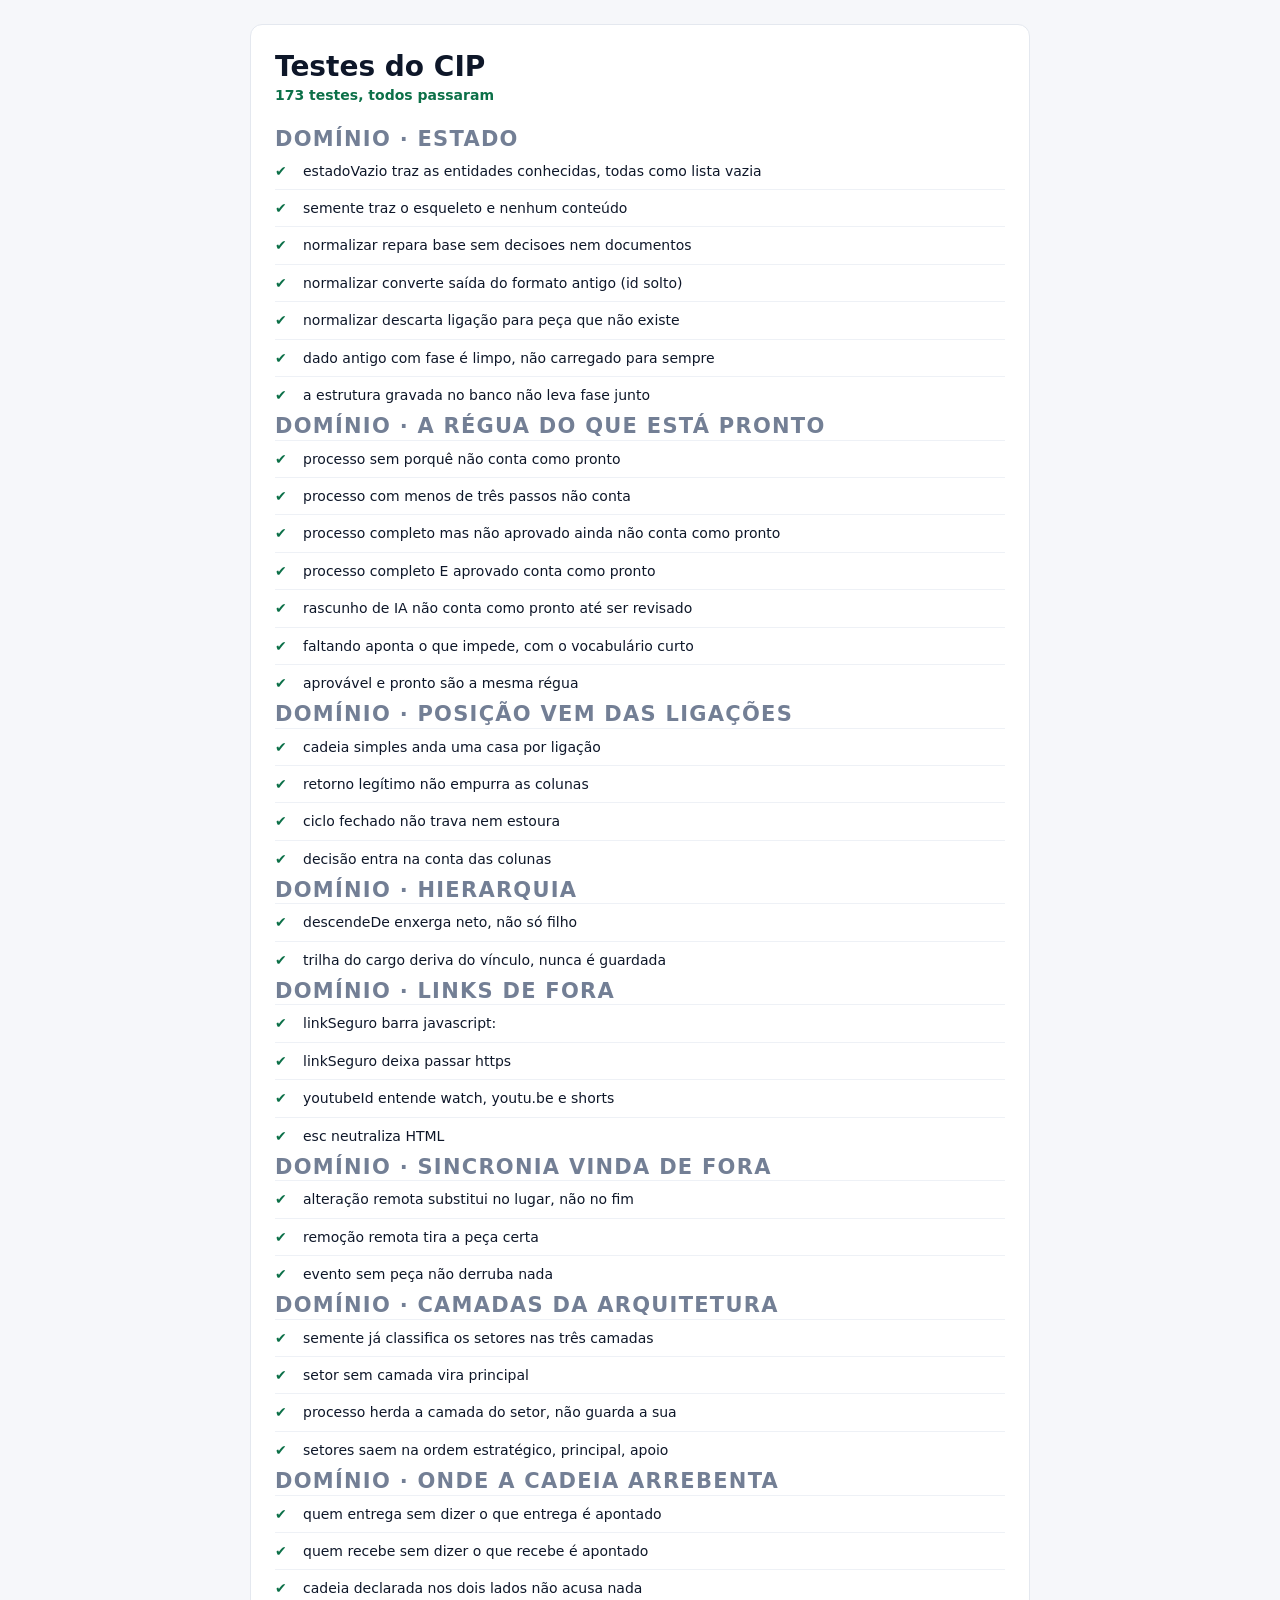
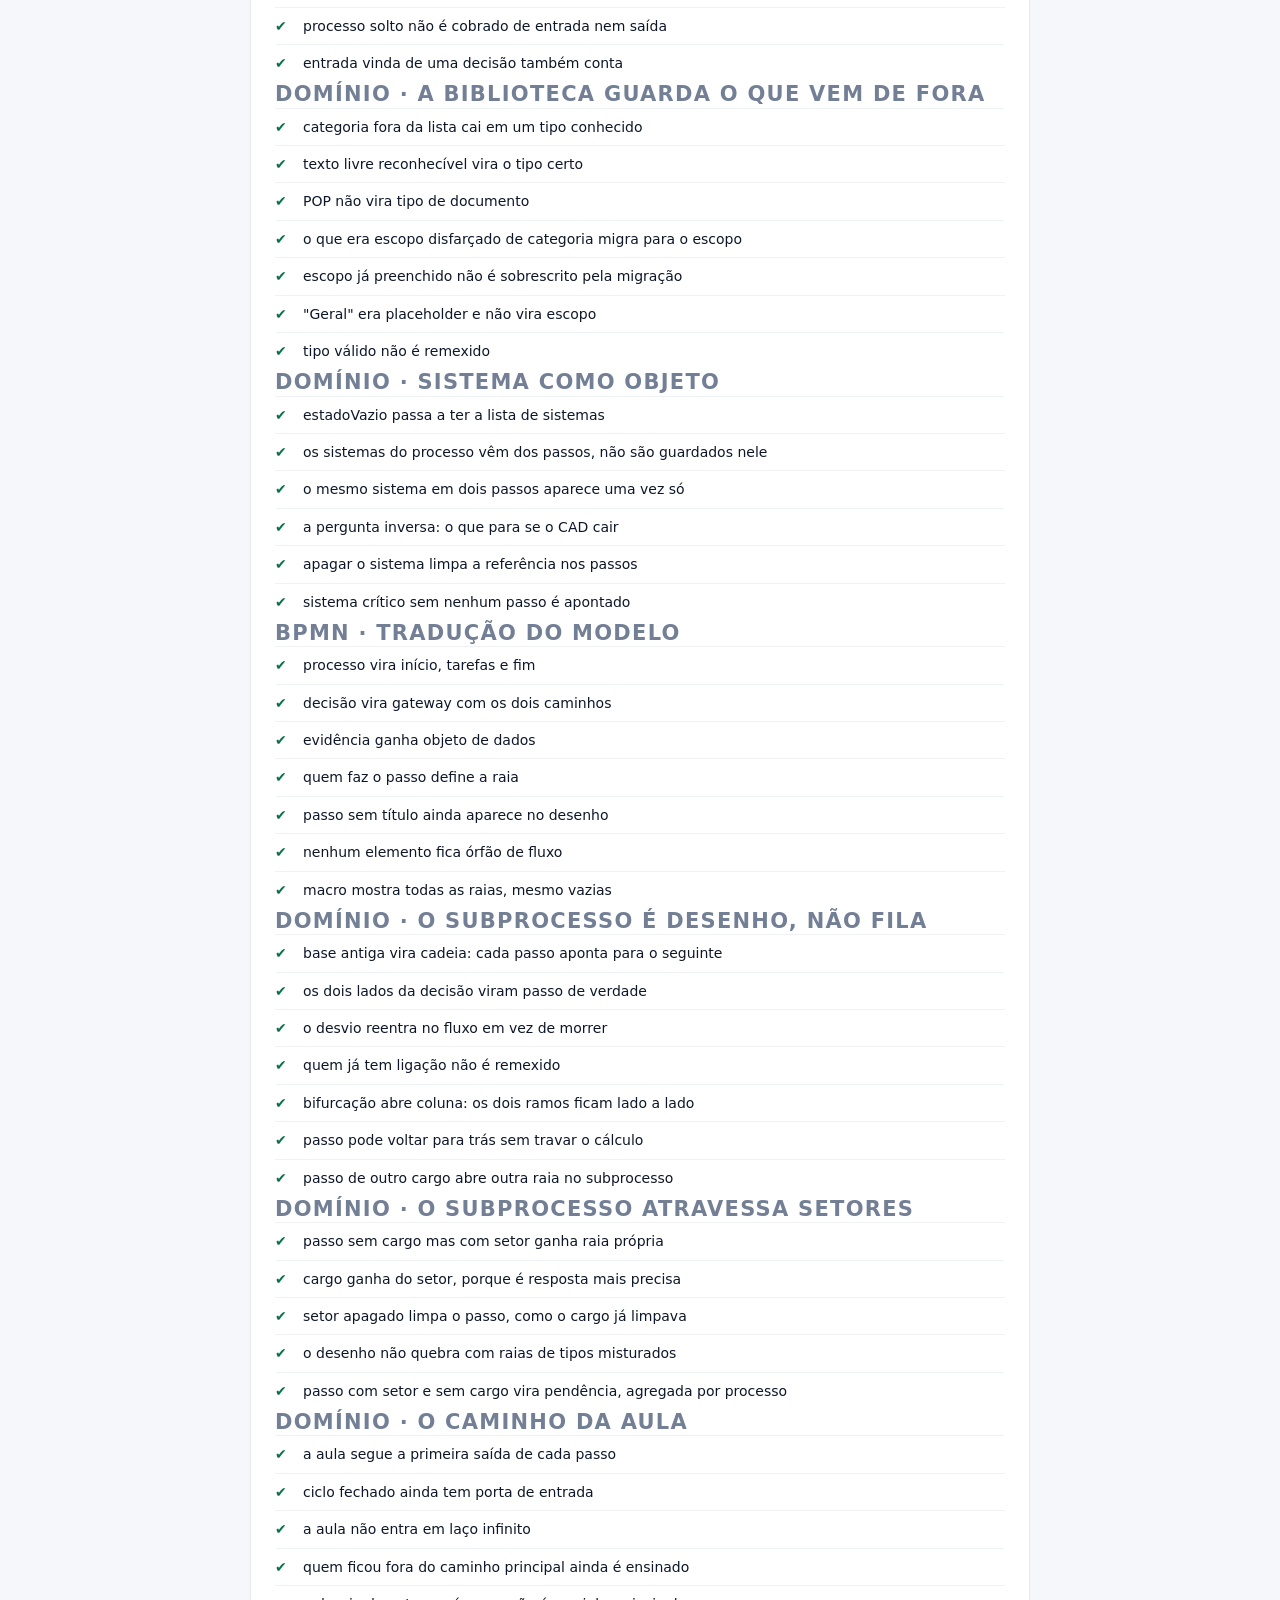
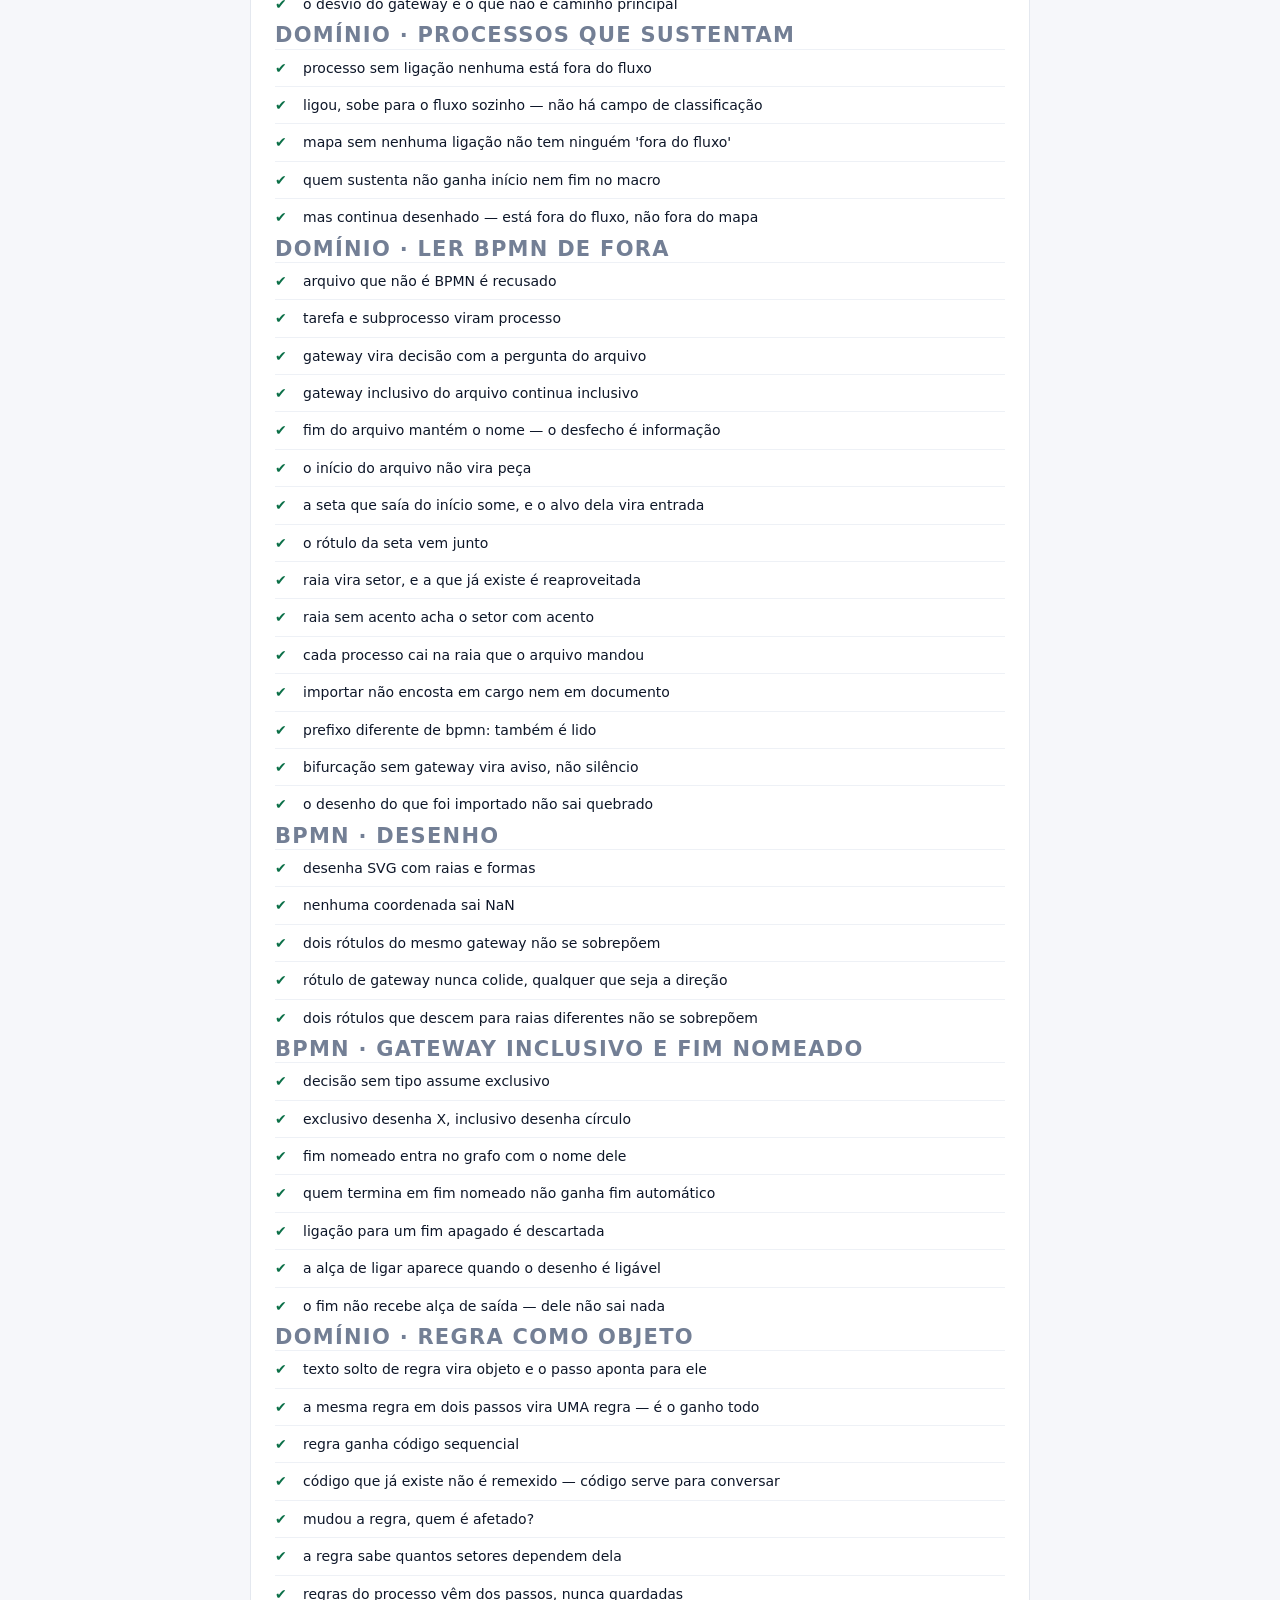
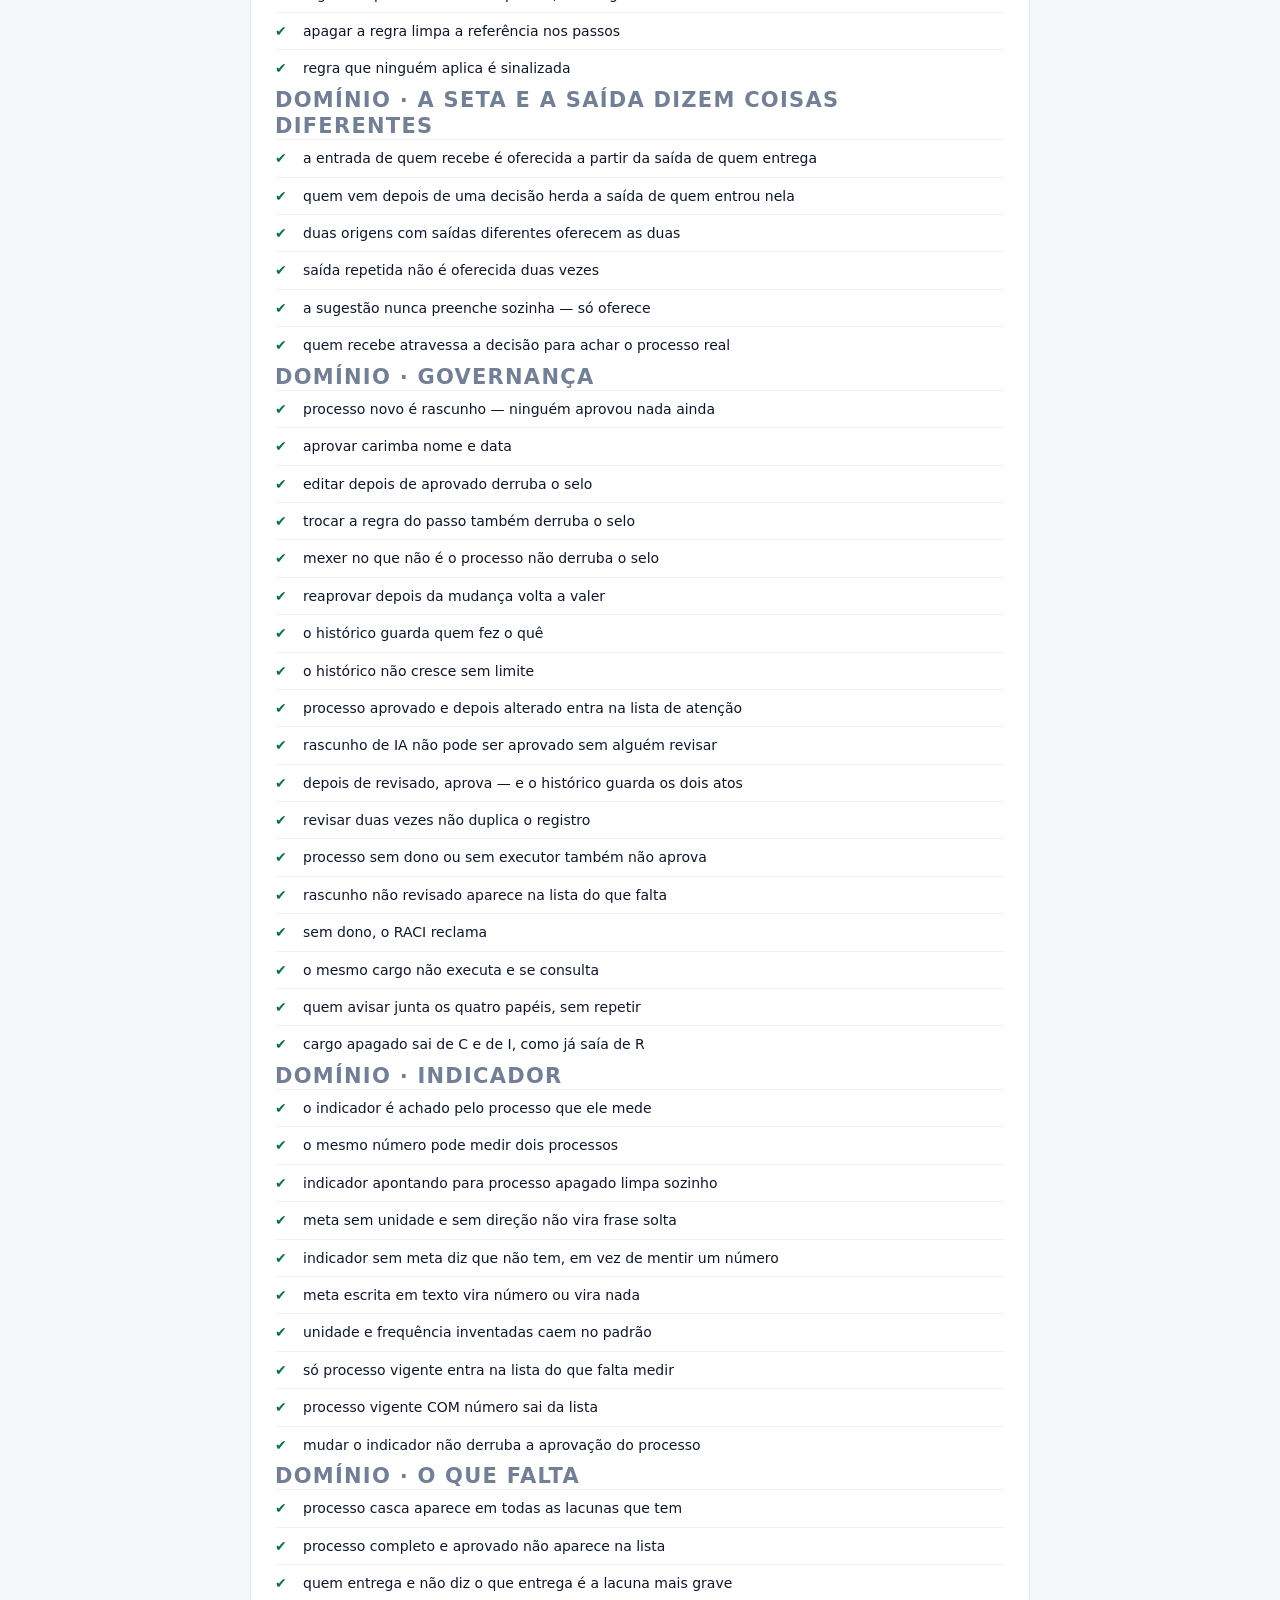
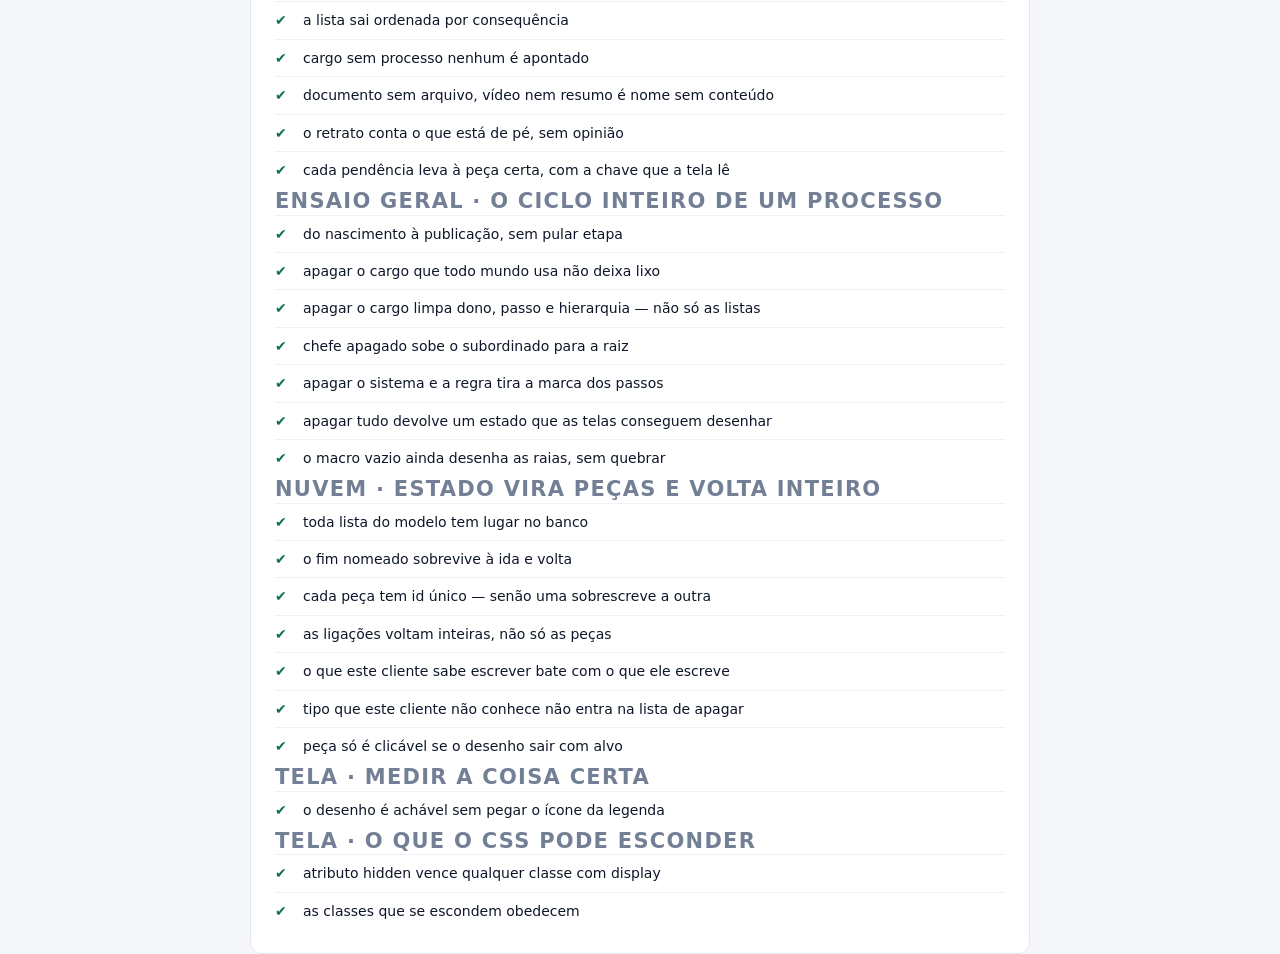
==== testes.html @ 7888adc6 "A biblioteca guarda o que vem de fora; POP é o passo a passo Decisão do Eric depois de perguntar o q" ====
<!doctype html>
<html lang="pt-BR">
  <head>
    <meta charset="utf-8" />
    <meta name="viewport" content="width=device-width, initial-scale=1" />
    <title>Testes do CIP</title>
    <style>
      body { margin: 0; background: #f6f7fa; color: #0e1729; font: 15px/1.6 ui-sans-serif, system-ui, sans-serif; padding: 24px; }
      .caixa { max-width: 780px; margin: 0 auto; border: 1px solid #e4e8ef; border-radius: 12px; background: #fff; padding: 24px; }
      h1 { margin: 0 0 4px; font-size: 20px; font-weight: 600; }
      .placar { margin: 0 0 20px; font-size: 14px; }
      .verde { color: #0c7048; font-weight: 600; }
      .vermelho { color: #bf1f2c; font-weight: 600; }
      h2 { margin: 22px 0 8px; font-size: 13px; letter-spacing: .06em; text-transform: uppercase; color: #737f95; font-weight: 600; }
      .caso { display: flex; gap: 10px; border-top: 1px solid #eef1f6; padding: 7px 0; font-size: 14px; }
      .caso:first-of-type { border-top: 0; }
      .marca { flex: none; width: 18px; }
      .porque { display: block; color: #bf1f2c; font-size: 13px; }
      #palco { position: absolute; left: -9999px; width: 1200px; }
    </style>
  </head>
  <body>
    <div class="caixa">
      <h1>Testes do CIP</h1>
      <p class="placar" id="placar">rodando…</p>
      <div id="saida"></div>
    </div>

    <!-- Palco onde as telas são desenhadas para conferência, fora da vista. -->
    <div id="palco">
      <header class="topbar"><span id="presenca" hidden></span><span id="estadoNuvem"></span><div id="progressChip"></div><button id="openData"></button><button id="sairBotao"></button></header>
      <main id="main"></main>
      <div class="drawer-scrim" id="scrim" hidden></div>
      <aside class="drawer" id="drawer" hidden></aside>
      <div class="portao" id="portao" hidden><form id="formEntrar"><input id="entrarEmail"><input id="entrarSenha"><p id="portaoErro" hidden></p><button id="botaoEntrar"></button><button id="esqueciSenha"></button><span id="carimboVersao"></span></form></div>
    </div>

    <!-- A versão sai do relógio: testar código velho por causa de cache já
         custou caro aqui. Esta página nunca deve ser servida do cache. -->
    <script>
      const V = "?t=" + Date.now();
      document.write(`<link rel="stylesheet" href="./styles.css${V}" />`);
      document.write(`<scr` + `ipt src="./dominio.js${V}"></scr` + `ipt>`);
      document.write(`<scr` + `ipt src="./bpmn.js${V}"></scr` + `ipt>`);
      /* nuvem.js entra aqui porque a tradução estado↔peças é lógica pura e
         precisava de teste: o fim nomeado ficou meses sem linha no banco. O
         arquivo não cria cliente no topo, então carregar não conecta nada. */
      document.write(`<scr` + `ipt src="./nuvem.js${V}"></scr` + `ipt>`);
    </script>

    <script>
      const saida = document.getElementById("saida");
      let passou = 0;
      let falhou = 0;

      function grupo(nome) {
        const h = document.createElement("h2");
        h.textContent = nome;
        saida.appendChild(h);
      }

      function teste(nome, fn) {
        let erro = null;
        try {
          const r = fn();
          /* Promise não é `false`, então um teste assíncrono passaria sempre —
             verde bonito que não verificou nada. Melhor recusar na cara. */
          if (r && typeof r.then === "function") erro = "teste assíncrono: esta bancada é síncrona";
          else if (r === false) erro = "devolveu falso";
        } catch (e) {
          erro = e.message;
        }
        erro ? falhou++ : passou++;
        const d = document.createElement("div");
        d.className = "caso";
        d.innerHTML = `<span class="marca ${erro ? "vermelho" : "verde"}">${erro ? "✕" : "✔"}</span>
          <span>${nome}${erro ? `<span class="porque">${erro}</span>` : ""}</span>`;
        saida.appendChild(d);
      }

      function igual(a, b, msg = "") {
        const x = JSON.stringify(a);
        const y = JSON.stringify(b);
        if (x !== y) throw new Error(`${msg} esperava ${y}, veio ${x}`);
      }

      /* Um processo mínimo, para os testes não repetirem 15 campos. */
      /* O molde nasce APROVÁVEL: dono, executor e porquê preenchidos. Assim um
         teste sobre outra coisa não precisa saber do critério de pronto, e um
         teste sobre incompletude sobrescreve o campo que quer vazio. */
      function proc(extra = {}) {
        return {
          id: "p1", nome: "Processo", setorId: "s-comercial",
          porque: "existe por isso", entrada: "algo chega", saida: "algo sai",
          donoCargoId: "c-supervisor", cargosIds: ["c-vendedor"], status: "rascunho", revisado: true,
          videoUrl: "", seErrar: "", anexos: [], passos: [], perguntas: [],
          proximos: [], ...extra,
        };
      }
      /* Na vida real nenhum processo chega ao desenhista sem passar por normalizar().
         Testar sem ele é testar um estado que o CIP nunca produz. */
      function procVivo(extra = {}) {
        state = normalizar({ ...semente(), processos: [proc({ passos: [passo()], ...extra })] });
        return state.processos[0];
      }
      function passo(extra = {}) {
        return {
          id: "ps1", tipo: "etapa", cargoId: "", oQue: "Fazer algo", comoFazer: "",
          porque: "", armadilha: "", regra: "", imagem: "", videoUrl: "",
          seSim: "", seNao: "", sistemaIds: [], ...extra,
        };
      }

      // ============================================================ DOMÍNIO

      grupo("Domínio · estado");

      /* Verifica a forma, não a lista exata: o modelo cresce, e um teste que
         enumera chaves quebra a cada entidade nova sem apontar defeito algum. */
      teste("estadoVazio traz as entidades conhecidas, todas como lista vazia", () => {
        const v = estadoVazio();
        ["setores", "cargos", "processos", "decisoes", "fins", "documentos", "sistemas", "regras", "indicadores"]
          .forEach((k) => {
            if (!Array.isArray(v[k])) throw new Error(`${k} não é lista`);
            if (v[k].length) throw new Error(`${k} deveria nascer vazia`);
          });
        if (typeof v.empresa !== "object") throw new Error("empresa deveria ser objeto");
      });

      teste("semente traz o esqueleto e nenhum conteúdo", () => {
        const s = semente();
        igual([s.setores.length, s.cargos.length], [4, 5], "esqueleto:");
        igual([s.processos.length, s.decisoes.length, s.documentos.length], [0, 0, 0], "conteúdo:");
      });

      teste("normalizar repara base sem decisoes nem documentos", () => {
        const d = normalizar({ empresa: {}, setores: [], cargos: [], processos: [] });
        if (!Array.isArray(d.decisoes) || !Array.isArray(d.documentos)) throw new Error("não criou as listas");
      });

      teste("normalizar converte saída do formato antigo (id solto)", () => {
        const d = normalizar({
          empresa: {}, setores: [], cargos: [], decisoes: [],
          processos: [proc({ proximos: ["p2"] }), proc({ id: "p2" })],
        });
        igual(d.processos[0].proximos, [{ para: "p2", rotulo: "" }]);
      });

      teste("normalizar descarta ligação para peça que não existe", () => {
        const d = normalizar({
          empresa: {}, setores: [], cargos: [], decisoes: [],
          processos: [proc({ proximos: [{ para: "fantasma", rotulo: "" }] })],
        });
        igual(d.processos[0].proximos, []);
      });

      teste("dado antigo com fase é limpo, não carregado para sempre", () => {
        const d = normalizar({
          empresa: {}, setores: [], cargos: [], documentos: [], sistemas: [],
          fases: [{ id: "f1", nome: "Captar" }],
          processos: [{ id: "p1", nome: "x", faseId: "f1", setorId: "", cargosIds: [], passos: [], proximos: [] }],
        });
        if (d.fases) throw new Error("a fase voltou");
        if ("faseId" in d.processos[0]) throw new Error("o processo ainda carrega faseId");
      });

      /* A guarda que faltava, e que pegou um bug real: a estrutura gravada no
         banco continuava carregando `fases`. Escrever a chave de volta a cada
         gravação faria a fase ressuscitar do próprio banco. */
      teste("a estrutura gravada no banco não leva fase junto", () => {
        state = semente();
        const estrutura = pecasDoEstado(state).find((p) => p.tipo === "estrutura");
        if ("fases" in estrutura.dados) throw new Error("a fase foi para o banco");
      });

      grupo("Domínio · a régua do que está pronto");

      teste("processo sem porquê não conta como pronto", () =>
        mapeado(proc({ passos: [passo(), passo({ id: "b" }), passo({ id: "c" })] })) === false);

      teste("processo com menos de três passos não conta", () =>
        mapeado(proc({ porque: "existe por isso", passos: [passo(), passo({ id: "b" })] })) === false);

      /* "Pronto" passou a exigir aprovação com nome. Antes bastava estar
         preenchido — que é a definição de pronto que ninguém assina. */
      teste("processo completo mas não aprovado ainda não conta como pronto", () =>
        mapeado(proc({ porque: "existe por isso", passos: [passo(), passo({ id: "b" }), passo({ id: "c" })] })) === false);

      teste("processo completo E aprovado conta como pronto", () => {
        const p = proc({ porque: "existe por isso", cargosIds: ["c-vendedor"], passos: [passo(), passo({ id: "b" }), passo({ id: "c" })] });
        aprovarProcesso(p, "Eric");
        return mapeado(p) === true;
      });

      teste("rascunho de IA não conta como pronto até ser revisado", () =>
        mapeado(proc({ porque: "x", revisado: false, passos: [passo(), passo({ id: "b" }), passo({ id: "c" })] })) === false);

      teste("faltando aponta o que impede, com o vocabulário curto", () => {
        state = semente();
        const f = faltando(proc({ porque: "", passos: [], donoCargoId: "", cargosIds: [] }));
        ["por que existe", "os passos", "dono", "quem executa"].forEach((esperado) => {
          if (!f.includes(esperado)) throw new Error(`faltou "${esperado}" em ${JSON.stringify(f)}`);
        });
      });

      /* A régua de pronto tem que ser UMA. Se estas duas discordarem, alguém
         aprova e o contador não sobe — foi o que o ensaio geral pegou. */
      teste("aprovável e pronto são a mesma régua", () => {
        state = semente();
        const p = normalizar({ ...semente(), processos: [proc({ passos: [passo(), passo({ id: "b" })] })] }).processos[0];
        state.processos = [p];
        igual(faltaParaAprovar(p), [], "nada impede aprovar:");
        aprovarProcesso(p, "Eric");
        if (!mapeado(p)) throw new Error("aprovou e não conta como pronto");
      });

      grupo("Domínio · posição vem das ligações");

      teste("cadeia simples anda uma casa por ligação", () => {
        state = semente();
        state.processos = [
          proc({ id: "a", proximos: [{ para: "b", rotulo: "" }] }),
          proc({ id: "b", proximos: [{ para: "c", rotulo: "" }] }),
          proc({ id: "c" }),
        ];
        igual([colunas().a, colunas().b, colunas().c], [0, 1, 2]);
      });

      teste("retorno legítimo não empurra as colunas", () => {
        state = semente();
        state.processos = [
          proc({ id: "a", proximos: [{ para: "b", rotulo: "" }] }),
          proc({ id: "b", proximos: [{ para: "c", rotulo: "" }] }),
          proc({ id: "c", proximos: [{ para: "b", rotulo: "não aprovou" }] }),
        ];
        igual([colunas().a, colunas().b, colunas().c], [0, 1, 2]);
      });

      teste("ciclo fechado não trava nem estoura", () => {
        state = semente();
        state.processos = [
          proc({ id: "a", proximos: [{ para: "b", rotulo: "" }] }),
          proc({ id: "b", proximos: [{ para: "a", rotulo: "" }] }),
        ];
        const t = performance.now();
        const c = colunas();
        if (performance.now() - t > 500) throw new Error("demorou demais");
        if (Math.max(c.a, c.b) > 2) throw new Error("colunas dispararam: " + JSON.stringify(c));
      });

      teste("decisão entra na conta das colunas", () => {
        state = semente();
        state.processos = [proc({ id: "a", proximos: [{ para: "d1", rotulo: "" }] }), proc({ id: "b" })];
        state.decisoes = [{ id: "d1", pergunta: "Aprovado?", setorId: "s-comercial", proximos: [{ para: "b", rotulo: "sim" }] }];
        igual([colunas().a, colunas().d1, colunas().b], [0, 1, 2]);
      });

      grupo("Domínio · hierarquia");

      teste("descendeDe enxerga neto, não só filho", () => {
        state = semente();
        if (!descendeDe("c-vendedor", "c-diretor")) throw new Error("não viu o neto");
        if (descendeDe("c-diretor", "c-vendedor")) throw new Error("viu o que não existe");
      });

      teste("trilha do cargo deriva do vínculo, nunca é guardada", () => {
        state = semente();
        state.processos = [proc({ id: "a", cargosIds: ["c-vendedor"] }), proc({ id: "b", cargosIds: [] })];
        igual(processosDoCargo("c-vendedor").map((p) => p.id), ["a"]);
      });

      grupo("Domínio · links de fora");

      teste("linkSeguro barra javascript:", () => linkSeguro("javascript:alert(1)") === "");
      teste("linkSeguro deixa passar https", () => linkSeguro("https://a.com") === "https://a.com");
      teste("youtubeId entende watch, youtu.be e shorts", () => {
        igual([
          youtubeId("https://www.youtube.com/watch?v=abcdefghijk"),
          youtubeId("https://youtu.be/abcdefghijk"),
          youtubeId("https://www.youtube.com/shorts/abcdefghijk"),
        ], ["abcdefghijk", "abcdefghijk", "abcdefghijk"]);
      });
      teste("esc neutraliza HTML", () => esc('<img src=x onerror="a">').indexOf("<") === -1);

      grupo("Domínio · sincronia vinda de fora");

      teste("alteração remota substitui no lugar, não no fim", () => {
        state = semente();
        state.processos = [proc({ id: "a", nome: "A" }), proc({ id: "b", nome: "B" }), proc({ id: "c", nome: "C" })];
        aplicarNoEstado({ peca: "p:b", acao: "UPDATE", dados: proc({ id: "b", nome: "B EDITADO" }) });
        igual(state.processos.map((p) => p.nome), ["A", "B EDITADO", "C"]);
      });

      teste("remoção remota tira a peça certa", () => {
        state = semente();
        state.processos = [proc({ id: "a", nome: "A" }), proc({ id: "b", nome: "B" })];
        aplicarNoEstado({ peca: "p:a", acao: "DELETE" });
        igual(state.processos.map((p) => p.nome), ["B"]);
      });

      teste("evento sem peça não derruba nada", () => {
        state = semente();
        aplicarNoEstado({ acao: "DELETE" });
        aplicarNoEstado(null);
        return true;
      });

      grupo("Domínio · camadas da arquitetura");

      teste("semente já classifica os setores nas três camadas", () => {
        state = semente();
        igual(state.setores.map((s) => s.camada), ["estrategico", "principal", "principal", "apoio"]);
      });

      teste("setor sem camada vira principal", () => {
        const d = normalizar({ empresa: {}, cargos: [], decisoes: [], processos: [],
          setores: [{ id: "x", nome: "Novo" }, { id: "y", nome: "Errado", camada: "inventada" }] });
        igual(d.setores.map((s) => s.camada), ["principal", "principal"]);
      });

      teste("processo herda a camada do setor, não guarda a sua", () => {
        state = semente();
        const p = proc({ setorId: "s-admin" });
        if (camadaDoProcesso(p) !== "apoio") throw new Error("veio " + camadaDoProcesso(p));
        if ("camada" in p) throw new Error("o processo não deveria guardar camada");
      });

      teste("setores saem na ordem estratégico, principal, apoio", () => {
        state = semente();
        igual(setoresPorCamada().map((s) => s.nome), ["Gestão", "Comercial", "Técnica", "Administrativo"]);
      });

      grupo("Domínio · onde a cadeia arrebenta");

      teste("quem entrega sem dizer o que entrega é apontado", () => {
        state = semente();
        state.processos = [
          proc({ id: "a", nome: "Orçamento", saida: "", proximos: [{ para: "b", rotulo: "" }] }),
          proc({ id: "b", nome: "Análise", entrada: "proposta aprovada" }),
        ];
        const f = elosFracos();
        igual(f.map((x) => [x.nome, x.falta]), [["Orçamento", "saída"]]);
      });

      teste("quem recebe sem dizer o que recebe é apontado", () => {
        state = semente();
        state.processos = [
          proc({ id: "a", nome: "Orçamento", saida: "proposta aprovada", proximos: [{ para: "b", rotulo: "" }] }),
          proc({ id: "b", nome: "Análise", entrada: "" }),
        ];
        igual(elosFracos().map((x) => [x.nome, x.falta]), [["Análise", "entrada"]]);
      });

      teste("cadeia declarada nos dois lados não acusa nada", () => {
        state = semente();
        state.processos = [
          proc({ id: "a", saida: "proposta aprovada", proximos: [{ para: "b", rotulo: "" }] }),
          proc({ id: "b", entrada: "proposta aprovada", saida: "pedido criado" }),
        ];
        igual(elosFracos(), []);
      });

      teste("processo solto não é cobrado de entrada nem saída", () => {
        state = semente();
        state.processos = [proc({ id: "sozinho" })];
        igual(elosFracos(), []);
      });

      teste("entrada vinda de uma decisão também conta", () => {
        state = semente();
        state.processos = [proc({ id: "b", nome: "Análise", entrada: "" })];
        state.decisoes = [{ id: "d1", pergunta: "Aprovado?", setorId: "s-comercial",
          proximos: [{ para: "b", rotulo: "sim" }] }];
        igual(elosFracos().map((x) => x.falta), ["entrada"]);
      });

      grupo("Domínio · a biblioteca guarda o que vem de fora");

      function comDoc(categoria, escopo = "") {
        state = normalizar({ ...semente(), processos: [],
          documentos: [{ id: "d1", titulo: "X", categoria, escopo, resumo: "", url: "", videoUrl: "" }] });
        return state.documentos[0];
      }

      teste("categoria fora da lista cai em um tipo conhecido", () => {
        igual(Object.keys(TIPOS_DOCUMENTO).includes(comDoc("qualquer coisa").categoria), true);
      });

      teste("texto livre reconhecível vira o tipo certo", () => {
        igual([
          comDoc("Norma ABNT").categoria,
          comDoc("manual do fabricante").categoria,
          comDoc("Checklist de entrega").categoria,
          comDoc("Contrato padrão").categoria,
          comDoc("Laudo técnico").categoria,
          comDoc("Política interna").categoria,
          comDoc("Apostila de treinamento").categoria,
        ], ["norma", "manual", "formulario", "contrato", "laudo", "politica", "treinamento"]);
      });

      /* POP não é documento no CIP: é o passo a passo do processo. Se alguém
         cadastrar um, ele não ganha tipo próprio — cai em "outro" de propósito. */
      teste("POP não vira tipo de documento", () => {
        igual(comDoc("POP de inspeção").categoria, "outro");
      });

      teste("o que era escopo disfarçado de categoria migra para o escopo", () => {
        const d = comDoc("Comercial");
        igual([d.categoria, d.escopo], ["outro", "Comercial"]);
      });

      teste("escopo já preenchido não é sobrescrito pela migração", () => {
        const d = comDoc("Comercial", "Só a oficina");
        igual([d.categoria, d.escopo], ["outro", "Só a oficina"]);
      });

      teste('"Geral" era placeholder e não vira escopo', () => {
        igual(comDoc("Geral").escopo, "");
      });

      teste("tipo válido não é remexido", () => {
        igual(comDoc("norma").categoria, "norma");
      });

      grupo("Domínio · sistema como objeto");

      teste("estadoVazio passa a ter a lista de sistemas", () => {
        if (!Array.isArray(estadoVazio().sistemas)) throw new Error("sem lista de sistemas");
      });

      teste("os sistemas do processo vêm dos passos, não são guardados nele", () => {
        state = semente();
        state.sistemas = [{ id: "cad", nome: "CAD", descricao: "", url: "", critico: true }];
        const p = proc({ passos: [passo({ id: "1", sistemaIds: ["cad"] }), passo({ id: "2" })] });
        igual(sistemasDoProcesso(p).map((s) => s.nome), ["CAD"]);
        if ("sistemaIds" in p) throw new Error("o processo não deveria guardar sistemas");
      });

      teste("o mesmo sistema em dois passos aparece uma vez só", () => {
        state = semente();
        state.sistemas = [{ id: "cad", nome: "CAD", descricao: "", url: "", critico: false }];
        const p = proc({ passos: [passo({ id: "1", sistemaIds: ["cad"] }), passo({ id: "2", sistemaIds: ["cad"] })] });
        igual(sistemasDoProcesso(p).length, 1);
      });

      teste("a pergunta inversa: o que para se o CAD cair", () => {
        state = semente();
        state.sistemas = [{ id: "cad", nome: "CAD", descricao: "", url: "", critico: true }];
        state.processos = [
          proc({ id: "a", nome: "Orçamento", passos: [passo({ id: "1", oQue: "Lançar pedido", sistemaIds: ["cad"] })] }),
          proc({ id: "b", nome: "Inspeção", passos: [passo({ id: "2" })] }),
          proc({ id: "c", nome: "Entrega", passos: [passo({ id: "3", sistemaIds: ["cad"] }), passo({ id: "4", sistemaIds: ["cad"] })] }),
        ];
        const onde = ondeApareceOSistema("cad");
        igual(onde.map((x) => [x.processo.nome, x.passos.length]), [["Orçamento", 1], ["Entrega", 2]]);
      });

      teste("apagar o sistema limpa a referência nos passos", () => {
        const d = normalizar({
          empresa: {}, setores: [], cargos: [], decisoes: [], documentos: [], sistemas: [],
          processos: [proc({ passos: [passo({ sistemaIds: ["sumiu"] })] })],
        });
        igual(d.processos[0].passos[0].sistemaIds, []);
      });

      teste("sistema crítico sem nenhum passo é apontado", () => {
        state = semente();
        state.sistemas = [
          { id: "cad", nome: "CAD", descricao: "", url: "", critico: true },
          { id: "zap", nome: "WhatsApp", descricao: "", url: "", critico: false },
        ];
        state.processos = [proc({ passos: [passo({ sistemaIds: ["zap"] })] })];
        igual(sistemasOrfaos().map((s) => s.nome), ["CAD"]);
      });

      // ============================================================ BPMN

      grupo("BPMN · tradução do modelo");

      teste("processo vira início, tarefas e fim", () => {
        const p = procVivo({ cargosIds: ["c-vendedor"], passos: [passo({ id: "1" }), passo({ id: "2" })] });
        const m = bpmnDoProcesso(p);
        igual(m.elementos.map((e) => e.tipo), ["inicio", "tarefa", "tarefa", "fim"]);
      });

      teste("decisão vira gateway com os dois caminhos", () => {
        const p = procVivo({ cargosIds: ["c-vendedor"], passos: [passo({ id: "1", tipo: "decisao", seSim: "segue", seNao: "para" })] });
        const m = bpmnDoProcesso(p);
        if (!m.elementos.some((e) => e.tipo === "gateway")) throw new Error("sem gateway");
        igual(m.fluxos.filter((f) => f.rotulo).map((f) => f.rotulo).sort(), ["Não", "Sim"]);
      });

      teste("evidência ganha objeto de dados", () => {
        const m = bpmnDoProcesso(procVivo({ passos: [passo({ tipo: "evidencia" })] }));
        if (!m.elementos.some((e) => e.dado)) throw new Error("sem objeto de dados");
      });

      teste("quem faz o passo define a raia", () => {
        const p = procVivo({ cargosIds: ["c-vendedor"], passos: [passo({ id: "1", cargoId: "c-vendedor" }), passo({ id: "2", cargoId: "c-supervisor" })] });
        igual(bpmnDoProcesso(p).faixas.map((f) => f.nome), ["Vendedor", "Supervisor Operacional"]);
      });

      teste("passo sem título ainda aparece no desenho", () => {
        const m = bpmnDoProcesso(procVivo({ passos: [passo({ oQue: "" })] }));
        if (m.elementos.length !== 3) throw new Error("a forma sumiu");
      });

      teste("nenhum elemento fica órfão de fluxo", () => {
        const p = procVivo({ cargosIds: ["c-vendedor"], passos: [passo({ id: "1" }), passo({ id: "2", tipo: "decisao", seNao: "desvio" }), passo({ id: "3" })] });
        const m = bpmnDoProcesso(p);
        const semEntrada = m.elementos.filter((e) => e.tipo !== "inicio" && !m.fluxos.some((f) => f.para === e.id));
        const semSaida = m.elementos.filter((e) => e.tipo !== "fim" && !m.fluxos.some((f) => f.de === e.id));
        igual([semEntrada.length, semSaida.length], [0, 0]);
      });

      teste("macro mostra todas as raias, mesmo vazias", () => {
        state = semente();
        state.processos = [proc({ id: "a", setorId: "s-comercial" })];
        igual(bpmnDoMapa().faixas.length, 4, "setores da semente:");
      });

      grupo("Domínio · o subprocesso é desenho, não fila");

      teste("base antiga vira cadeia: cada passo aponta para o seguinte", () => {
        const p = procVivo({ cargosIds: ["c-vendedor"], passos: [passo({ id: "1" }), passo({ id: "2" }), passo({ id: "3" })] });
        igual(p.passos.map((s) => s.proximos.map((x) => x.para)), [["2"], ["3"], []]);
      });

      teste("os dois lados da decisão viram passo de verdade", () => {
        const p = procVivo({ cargosIds: ["c-vendedor"], passos: [passo({ id: "1", tipo: "decisao", seSim: "aprova", seNao: "devolve" }), passo({ id: "2" })] });
        const d = p.passos.find((s) => s.id === "1");
        igual(d.proximos.map((x) => x.rotulo), ["Sim", "Não"], "rótulos do gateway:");
        const textos = d.proximos.map((x) => p.passos.find((y) => y.id === x.para).oQue);
        igual(textos, ["aprova", "devolve"], "o texto virou trabalho:");
      });

      teste("o desvio reentra no fluxo em vez de morrer", () => {
        const p = procVivo({ cargosIds: ["c-vendedor"], passos: [passo({ id: "1", tipo: "decisao", seNao: "devolve" }), passo({ id: "2" })] });
        const desvio = p.passos.find((s) => s.oQue === "devolve");
        igual(desvio.proximos.map((x) => x.para), ["2"]);
      });

      teste("quem já tem ligação não é remexido", () => {
        const p = procVivo({ cargosIds: ["c-vendedor"], passos: [
          passo({ id: "1", proximos: [{ para: "3", rotulo: "" }] }),
          passo({ id: "2" }),
          passo({ id: "3" }),
        ] });
        igual(p.passos.find((s) => s.id === "1").proximos.map((x) => x.para), ["3"]);
      });

      teste("bifurcação abre coluna: os dois ramos ficam lado a lado", () => {
        const p = procVivo({ cargosIds: ["c-vendedor"], passos: [
          passo({ id: "1", proximos: [{ para: "2" }, { para: "3" }] }),
          passo({ id: "2" }), passo({ id: "3" }),
        ] });
        const c = colunasDe(p.passos);
        igual([c["2"], c["3"]], [1, 1], "irmãos na mesma coluna:");
      });

      teste("passo pode voltar para trás sem travar o cálculo", () => {
        const p = procVivo({ cargosIds: ["c-vendedor"], passos: [
          passo({ id: "1", proximos: [{ para: "2" }] }),
          passo({ id: "2", proximos: [{ para: "1" }] }),
        ] });
        const c = colunasDe(p.passos);
        if (!Number.isFinite(c["1"]) || !Number.isFinite(c["2"])) throw new Error("ciclo travou a coluna");
      });

      teste("passo de outro cargo abre outra raia no subprocesso", () => {
        const p = procVivo({ cargosIds: ["c-vendedor"], passos: [
          passo({ id: "1", cargoId: "c-vendedor", proximos: [{ para: "2" }] }),
          passo({ id: "2", cargoId: "c-supervisor" }),
        ] });
        igual(bpmnDoProcesso(p).faixas.length, 2);
      });

      grupo("Domínio · o subprocesso atravessa setores");

      teste("passo sem cargo mas com setor ganha raia própria", () => {
        /* O caso do Eric: 10 setores, 5 cargos. Sem a resposta grossa, um passo
           do Financeiro não tinha onde ficar e caía na raia do dono. */
        const p = procVivo({ donoCargoId: "c-vendedor", passos: [
          passo({ id: "1", cargoId: "c-vendedor" }),
          passo({ id: "2", cargoId: "", setorId: "s-admin" }),
        ] });
        const faixas = bpmnDoProcesso(p).faixas.map((f) => f.nome);
        igual(faixas, ["Vendedor", "Administrativo"]);
      });

      teste("cargo ganha do setor, porque é resposta mais precisa", () => {
        const p = procVivo({ passos: [passo({ id: "1", cargoId: "c-tecnico", setorId: "s-admin" })] });
        igual(bpmnDoProcesso(p).faixas.map((f) => f.nome), ["Técnico de Extintores"]);
      });

      teste("setor apagado limpa o passo, como o cargo já limpava", () => {
        state = normalizar({ ...semente(), processos: [
          proc({ id: "P", passos: [passo({ id: "1", cargoId: "", setorId: "s-admin" })] }),
        ] });
        state.setores = state.setores.filter((s) => s.id !== "s-admin");
        state = normalizar(state);
        igual(state.processos[0].passos[0].setorId, "");
      });

      teste("o desenho não quebra com raias de tipos misturados", () => {
        const p = procVivo({ passos: [
          passo({ id: "1", cargoId: "c-vendedor", proximos: [{ para: "2" }] }),
          passo({ id: "2", cargoId: "", setorId: "s-tecnica", proximos: [{ para: "3" }] }),
          passo({ id: "3", cargoId: "", setorId: "" }),
        ] });
        const html = bpmnDesenhar(bpmnDoProcesso(p));
        if (/NaN|undefined/.test(html)) throw new Error("desenho quebrado");
        igual(bpmnDoProcesso(p).faixas.length, 3);
      });

      teste("passo com setor e sem cargo vira pendência, agregada por processo", () => {
        state = normalizar({ ...semente(), processos: [
          proc({ id: "P", nome: "Atravessa", passos: [
            passo({ id: "1", cargoId: "", setorId: "s-admin" }),
            passo({ id: "2", cargoId: "", setorId: "s-tecnica" }),
          ] }),
        ] });
        const p = pendencias().filter((x) => x.tipo === "quem faz");
        igual(p.length, 1, "uma linha por processo, não por passo:");
        if (!/2 passos/.test(p[0].detalhe)) throw new Error("não contou os passos: " + p[0].detalhe);
      });

      grupo("Domínio · o caminho da aula");

      teste("a aula segue a primeira saída de cada passo", () => {
        const p = procVivo({ cargosIds: ["c-vendedor"], passos: [
          passo({ id: "1", proximos: [{ para: "2" }, { para: "3" }] }),
          passo({ id: "2" }), passo({ id: "3" }),
        ] });
        igual(caminhoDaAula(p).map((s) => s.id).slice(0, 2), ["1", "2"]);
      });

      teste("ciclo fechado ainda tem porta de entrada", () => {
        const p = procVivo({ cargosIds: ["c-vendedor"], passos: [
          passo({ id: "1", proximos: [{ para: "2" }] }),
          passo({ id: "2", proximos: [{ para: "1" }] }),
        ] });
        igual(bpmnDoProcesso(p).elementos.filter((e) => e.tipo === "inicio").length, 1);
      });

      teste("a aula não entra em laço infinito", () => {
        const p = procVivo({ cargosIds: ["c-vendedor"], passos: [
          passo({ id: "1", proximos: [{ para: "2" }] }),
          passo({ id: "2", proximos: [{ para: "1" }] }),
        ] });
        igual(caminhoDaAula(p).map((s) => s.id), ["1", "2"]);
      });

      teste("quem ficou fora do caminho principal ainda é ensinado", () => {
        const p = procVivo({ cargosIds: ["c-vendedor"], passos: [
          passo({ id: "1", proximos: [{ para: "2" }, { para: "3" }] }),
          passo({ id: "2" }), passo({ id: "3" }),
        ] });
        if (!caminhoDaAula(p).some((s) => s.id === "3")) throw new Error("passo sumiu da aula");
      });

      teste("o desvio do gateway é o que não é caminho principal", () => {
        const p = procVivo({ cargosIds: ["c-vendedor"], passos: [
          passo({ id: "1", tipo: "decisao", proximos: [{ para: "2", rotulo: "Sim" }, { para: "3", rotulo: "Não" }] }),
          passo({ id: "2" }), passo({ id: "3" }),
        ] });
        const d = desviosDoPasso(p, p.passos.find((s) => s.id === "1"));
        igual(d.map((x) => [x.rotulo, x.passo.id]), [["Não", "3"]]);
      });

      grupo("Domínio · processos que sustentam");

      teste("processo sem ligação nenhuma está fora do fluxo", () => {
        state = normalizar({ ...semente(), processos: [
          proc({ id: "a", proximos: [{ para: "b", rotulo: "" }] }),
          proc({ id: "b" }),
          proc({ id: "rh" }),
        ] });
        igual(processosQueSustentam().map((p) => p.id), ["rh"]);
      });

      teste("ligou, sobe para o fluxo sozinho — não há campo de classificação", () => {
        state = normalizar({ ...semente(), processos: [
          proc({ id: "a", proximos: [{ para: "b", rotulo: "" }] }), proc({ id: "b" }), proc({ id: "rh" }),
        ] });
        igual(processosQueSustentam().map((p) => p.id), ["rh"], "antes:");
        state.processos[1].proximos = [{ para: "rh", rotulo: "" }];
        igual(processosQueSustentam().length, 0, "depois:");
      });

      teste("mapa sem nenhuma ligação não tem ninguém 'fora do fluxo'", () => {
        state = normalizar({ ...semente(), processos: [proc({ id: "a" }), proc({ id: "b" })] });
        igual(processosQueSustentam().length, 0);
      });

      teste("quem sustenta não ganha início nem fim no macro", () => {
        state = normalizar({ ...semente(), processos: [
          proc({ id: "a", setorId: "s-comercial", proximos: [{ para: "b", rotulo: "" }] }),
          proc({ id: "b", setorId: "s-comercial" }),
          proc({ id: "rh", setorId: "s-comercial" }),
        ] });
        const m = bpmnDoMapa();
        const perto = (id, tipo) => m.elementos.some((e) => e.tipo === tipo && e.id.endsWith(id));
        if (perto("rh", "inicio") || perto("rh", "fim")) throw new Error("ganhou evento sem estar no fluxo");
      });

      teste("mas continua desenhado — está fora do fluxo, não fora do mapa", () => {
        state = normalizar({ ...semente(), processos: [
          proc({ id: "a", setorId: "s-comercial", proximos: [{ para: "b", rotulo: "" }] }),
          proc({ id: "b", setorId: "s-comercial" }),
          proc({ id: "rh", setorId: "s-comercial" }),
        ] });
        if (!bpmnDoMapa().elementos.some((e) => e.id === "rh")) throw new Error("sumiu do mapa");
      });

      grupo("Domínio · ler BPMN de fora");

      /* Um BPMN mínimo, escrito à mão, com tudo que importa: raia, tarefa,
         gateway, fim nomeado, início (que deve sumir) e uma seta rotulada. */
      const XML = `<?xml version="1.0" encoding="UTF-8"?>
<bpmn:definitions xmlns:bpmn="http://www.omg.org/spec/BPMN/20100524/MODEL">
  <bpmn:process id="P1">
    <bpmn:laneSet id="LS">
      <bpmn:lane id="L1" name="Comercial"><bpmn:flowNodeRef>S1</bpmn:flowNodeRef><bpmn:flowNodeRef>T1</bpmn:flowNodeRef><bpmn:flowNodeRef>G1</bpmn:flowNodeRef></bpmn:lane>
      <bpmn:lane id="L2" name="Faturamento"><bpmn:flowNodeRef>T2</bpmn:flowNodeRef><bpmn:flowNodeRef>E1</bpmn:flowNodeRef></bpmn:lane>
    </bpmn:laneSet>
    <bpmn:startEvent id="S1" name="Chegou" />
    <bpmn:subProcess id="T1" name="Fazer proposta" />
    <bpmn:exclusiveGateway id="G1" name="Aprovou?" />
    <bpmn:subProcess id="T2" name="Emitir NF" />
    <bpmn:endEvent id="E1" name="Recusado" />
    <bpmn:sequenceFlow id="F1" sourceRef="S1" targetRef="T1" />
    <bpmn:sequenceFlow id="F2" sourceRef="T1" targetRef="G1" />
    <bpmn:sequenceFlow id="F3" name="Sim" sourceRef="G1" targetRef="T2" />
    <bpmn:sequenceFlow id="F4" name="Não" sourceRef="G1" targetRef="E1" />
  </bpmn:process>
</bpmn:definitions>`;

      teste("arquivo que não é BPMN é recusado", () => {
        state = semente();
        try { lerBpmn("{\"oi\": 1}"); } catch (e) { return; }
        throw new Error("aceitou lixo");
      });

      teste("tarefa e subprocesso viram processo", () => {
        state = semente();
        igual(lerBpmn(XML).processos.map((p) => p.nome), ["Fazer proposta", "Emitir NF"]);
      });

      teste("gateway vira decisão com a pergunta do arquivo", () => {
        state = semente();
        const d = lerBpmn(XML).decisoes;
        igual(d.map((x) => [x.pergunta, x.tipo]), [["Aprovou?", "exclusivo"]]);
      });

      teste("gateway inclusivo do arquivo continua inclusivo", () => {
        state = semente();
        const xml = XML.replace("exclusiveGateway", "inclusiveGateway").replace("exclusiveGateway", "inclusiveGateway");
        igual(lerBpmn(xml).decisoes[0].tipo, "inclusivo");
      });

      teste("fim do arquivo mantém o nome — o desfecho é informação", () => {
        state = semente();
        igual(lerBpmn(XML).fins.map((f) => f.nome), ["Recusado"]);
      });

      teste("o início do arquivo não vira peça", () => {
        state = semente();
        const lido = lerBpmn(XML);
        const tudo = [...lido.processos, ...lido.decisoes, ...lido.fins];
        if (tudo.some((n) => n.id === "S1")) throw new Error("o início virou peça");
      });

      teste("a seta que saía do início some, e o alvo dela vira entrada", () => {
        state = estadoComBpmn(XML, semente()).estado;
        const estado = state;
        const recebe = (id) => [...estado.processos, ...estado.decisoes].some((n) => n.proximos.some((x) => x.para === id));
        if (recebe("T1")) throw new Error("T1 ainda recebe seta");
        if (!bpmnDoMapa().elementos.some((e) => e.tipo === "inicio")) throw new Error("ficou sem início nenhum");
      });

      teste("o rótulo da seta vem junto", () => {
        state = semente();
        igual(lerBpmn(XML).decisoes[0].proximos.map((x) => x.rotulo).sort(), ["Não", "Sim"]);
      });

      teste("raia vira setor, e a que já existe é reaproveitada", () => {
        state = semente();
        const lido = lerBpmn(XML, state);
        const comercial = lido.setores.filter((s) => s.nome === "Comercial");
        igual(comercial.length, 1, "Comercial não pode duplicar:");
        if (!lido.setores.some((s) => s.nome === "Faturamento")) throw new Error("Faturamento não foi criado");
      });

      teste("raia sem acento acha o setor com acento", () => {
        state = normalizar({ ...semente(), setores: [{ id: "s1", nome: "Inspeções", camada: "principal" }] });
        const xml = XML.replace('name="Faturamento"', 'name="INSPECOES"');
        igual(lerBpmn(xml, state).setores.filter((s) => /inspe/i.test(s.nome)).length, 1);
      });

      teste("cada processo cai na raia que o arquivo mandou", () => {
        state = semente();
        const lido = lerBpmn(XML, state);
        const nomeDoSetor = (p) => lido.setores.find((s) => s.id === p.setorId)?.nome;
        igual(lido.processos.map(nomeDoSetor), ["Comercial", "Faturamento"]);
      });

      teste("importar não encosta em cargo nem em documento", () => {
        state = semente();
        const antes = { cargos: state.cargos.length, docs: state.documentos.length };
        const { estado } = estadoComBpmn(XML, state);
        igual([estado.cargos.length, estado.documentos.length], [antes.cargos, antes.docs]);
      });

      teste("prefixo diferente de bpmn: também é lido", () => {
        state = semente();
        const xml = XML.replace(/bpmn:/g, "semantic:");
        igual(lerBpmn(xml).processos.length, 2);
      });

      teste("bifurcação sem gateway vira aviso, não silêncio", () => {
        state = semente();
        const xml = XML.replace('<bpmn:sequenceFlow id="F2" sourceRef="T1" targetRef="G1" />',
          '<bpmn:sequenceFlow id="F2" sourceRef="T1" targetRef="G1" /><bpmn:sequenceFlow id="F5" sourceRef="T1" targetRef="T2" />');
        if (!lerBpmn(xml).avisos.some((a) => /caminhos sem uma decisão/.test(a))) throw new Error("passou calado");
      });

      teste("o desenho do que foi importado não sai quebrado", () => {
        const { estado } = estadoComBpmn(XML, semente());
        state = estado;
        const html = bpmnDesenhar(bpmnDoMapa());
        if (/NaN|undefined/.test(html)) throw new Error("coordenada quebrada");
      });

      grupo("BPMN · desenho");

      teste("desenha SVG com raias e formas", () => {
        const html = bpmnDesenhar(bpmnDoProcesso(procVivo({ passos: [passo(), passo({ id: "2" })] })));
        if (!html.includes("<svg")) throw new Error("sem svg");
        if (!html.includes("bpmn-faixa")) throw new Error("sem raia");
      });

      teste("nenhuma coordenada sai NaN", () => {
        const html = bpmnDesenhar(bpmnDoProcesso(procVivo({ passos: [passo({ tipo: "decisao", seNao: "x" }), passo({ id: "2" })] })));
        if (/NaN|undefined/.test(html)) throw new Error("coordenada quebrada");
      });

      teste("dois rótulos do mesmo gateway não se sobrepõem", () => {
        const p = procVivo({ cargosIds: ["c-vendedor"], passos: [passo({ tipo: "decisao", seSim: "a", seNao: "b" }), passo({ id: "2" })] });
        const html = bpmnDesenhar(bpmnDoProcesso(p));
        const ys = [...html.matchAll(/class="bpmn-rotulo-fluxo"[^>]*y="([\d.]+)"/g)].map((m) => m[1]);
        const alt = [...html.matchAll(/<text x="[\d.]+" y="([\d.]+)" class="bpmn-rotulo-fluxo"/g)].map((m) => m[1]);
        const todos = ys.length ? ys : alt;
        if (todos.length >= 2 && new Set(todos).size !== todos.length) throw new Error("rótulos empilhados em " + todos);
      });

      teste("rótulo de gateway nunca colide, qualquer que seja a direção", () => {
        /* Os três arranjos que já colidiram de verdade: os dois na mesma raia,
           os dois descendo, e um na mesma raia contra um subindo. */
        const arranjos = [["s1", "s1"], ["s2", "s3"], ["s1", "s0"]];
        arranjos.forEach(([d1, d2], n) => {
          state = normalizar({ ...semente(),
            setores: ["s0", "s1", "s2", "s3"].map((id, i) => ({ id, nome: `Setor ${i}`, camada: "principal" })),
            decisoes: [{ id: "g", tipo: "exclusivo", pergunta: "?", setorId: "s1",
              proximos: [{ para: "a", rotulo: "Sim" }, { para: "b", rotulo: "Não" }] }],
            processos: [proc({ id: "a", setorId: d1 }), proc({ id: "b", setorId: d2 })],
          });
          const html = bpmnDesenhar(bpmnDoMapa());
          const ys = [...html.matchAll(/<text x="[\d.-]+" y="([\d.-]+)" class="bpmn-rotulo-fluxo"/g)].map((m) => Number(m[1]));
          const perto = ys.some((a, i) => ys.slice(i + 1).some((b) => Math.abs(a - b) < 12));
          if (perto) throw new Error(`arranjo ${n} empilhou em ${ys}`);
        });
      });

      teste("dois rótulos que descem para raias diferentes não se sobrepõem", () => {
        /* O caso real do macro da Platina: "Venda/recarga" e "Contrato" saem do
           mesmo gateway e descem as duas — mesmo sinal, mesma base. */
        state = normalizar({ ...semente(),
          setores: [
            { id: "s1", nome: "Comercial", camada: "principal" },
            { id: "s2", nome: "Logística", camada: "principal" },
            { id: "s3", nome: "Inspeções", camada: "principal" },
          ],
          decisoes: [{ id: "g", tipo: "inclusivo", pergunta: "Modalidade?", setorId: "s1",
            proximos: [{ para: "a", rotulo: "Venda/recarga" }, { para: "b", rotulo: "Contrato" }] }],
          processos: [proc({ id: "a", setorId: "s2" }), proc({ id: "b", setorId: "s3" })],
        });
        const html = bpmnDesenhar(bpmnDoMapa());
        const ys = [...html.matchAll(/class="bpmn-rotulo-fluxo"[^>]*>|<text x="[\d.-]+" y="([\d.-]+)" class="bpmn-rotulo-fluxo"/g)]
          .map((m) => m[1]).filter(Boolean);
        if (ys.length >= 2 && new Set(ys).size !== ys.length) throw new Error("rótulos empilhados em " + ys);
      });

      grupo("BPMN · gateway inclusivo e fim nomeado");

      teste("decisão sem tipo assume exclusivo", () => {
        const d = normalizar({ empresa: {}, setores: [], cargos: [], processos: [], documentos: [], sistemas: [],
          decisoes: [{ id: "d1", pergunta: "?" }, { id: "d2", pergunta: "?", tipo: "inventado" }] });
        igual(d.decisoes.map((x) => x.tipo), ["exclusivo", "exclusivo"]);
      });

      teste("exclusivo desenha X, inclusivo desenha círculo", () => {
        state = semente();
        state.processos = [proc({ id: "a", proximos: [{ para: "d1", rotulo: "" }] })];
        state.decisoes = [{ id: "d1", tipo: "inclusivo", pergunta: "Modalidade?", setorId: "s-comercial", proximos: [] }];
        const m = bpmnDoMapa();
        igual(m.elementos.find((e) => e.id === "d1").simbolo, "O");
        state.decisoes[0].tipo = "exclusivo";
        igual(bpmnDoMapa().elementos.find((e) => e.id === "d1").simbolo, "X");
      });

      teste("fim nomeado entra no grafo com o nome dele", () => {
        state = semente();
        state.processos = [proc({ id: "a", proximos: [{ para: "f1", rotulo: "não" }] })];
        state.fins = [{ id: "f1", nome: "Proposta não aprovada", setorId: "s-comercial", proximos: [] }];
        const m = bpmnDoMapa();
        const f = m.elementos.find((e) => e.id === "f1");
        igual([f.tipo, f.rotulo], ["fim", "Proposta não aprovada"]);
      });

      teste("quem termina em fim nomeado não ganha fim automático", () => {
        state = semente();
        state.processos = [proc({ id: "a", proximos: [{ para: "f1", rotulo: "" }] })];
        state.fins = [{ id: "f1", nome: "Concluído", setorId: "s-comercial", proximos: [] }];
        const fins = bpmnDoMapa().elementos.filter((e) => e.tipo === "fim");
        igual(fins.length, 1, "deveria haver só o nomeado:");
      });

      teste("ligação para um fim apagado é descartada", () => {
        const d = normalizar({ empresa: {}, setores: [], cargos: [], documentos: [], sistemas: [],
          decisoes: [], fins: [], processos: [proc({ proximos: [{ para: "f-sumiu", rotulo: "" }] })] });
        igual(d.processos[0].proximos, []);
      });

      teste("a alça de ligar aparece quando o desenho é ligável", () => {
        state = semente();
        state.processos = [proc({ id: "a" })];
        const comAlca = bpmnDesenhar(bpmnDoMapa(), { interativo: true, ligavel: true });
        const semAlca = bpmnDesenhar(bpmnDoMapa(), { interativo: true });
        if (!comAlca.includes("bpmn-alca")) throw new Error("sem alça quando deveria ter");
        if (semAlca.includes("bpmn-alca")) throw new Error("alça em desenho só de leitura");
      });

      teste("o fim não recebe alça de saída — dele não sai nada", () => {
        state = semente();
        state.fins = [{ id: "f1", nome: "Fim", setorId: "s-comercial", proximos: [] }];
        state.processos = [proc({ id: "a", proximos: [{ para: "f1", rotulo: "" }] })];
        const html = bpmnDesenhar(bpmnDoMapa(), { interativo: true, ligavel: true });
        const alcas = [...html.matchAll(/data-bpmn-alca="([^"]+)"/g)].map((m) => m[1]);
        if (alcas.includes("f1")) throw new Error("o fim ganhou alça de saída");
      });

      // ============================================================ TELA

      grupo("Domínio · regra como objeto");

      teste("texto solto de regra vira objeto e o passo aponta para ele", () => {
        const p = procVivo({ cargosIds: ["c-vendedor"], passos: [passo({ id: "1", regra: "Pedido acima de 10 mil: 30/60/90/120" })] });
        igual(state.regras.length, 1, "catalogou:");
        igual(p.passos[0].regraIds, [state.regras[0].id], "o passo aponta:");
        if ("regra" in p.passos[0]) throw new Error("o texto solto ficou para trás");
      });

      teste("a mesma regra em dois passos vira UMA regra — é o ganho todo", () => {
        const texto = "Pedido acima de 10 mil: 30/60/90/120";
        state = normalizar({ ...semente(), processos: [
          proc({ id: "a", passos: [passo({ id: "1", regra: texto })] }),
          proc({ id: "b", passos: [passo({ id: "2", regra: texto })] }),
        ] });
        igual(state.regras.length, 1);
      });

      teste("regra ganha código sequencial", () => {
        state = normalizar({ ...semente(), regras: [
          { id: "r1", titulo: "A", texto: "a" }, { id: "r2", titulo: "B", texto: "b" },
        ] });
        igual(state.regras.map((r) => r.codigo), ["RN-001", "RN-002"]);
      });

      teste("código que já existe não é remexido — código serve para conversar", () => {
        state = normalizar({ ...semente(), regras: [
          { id: "r1", codigo: "RN-004", titulo: "A", texto: "a" }, { id: "r2", titulo: "B", texto: "b" },
        ] });
        igual(state.regras.map((r) => r.codigo), ["RN-004", "RN-005"]);
      });

      teste("mudou a regra, quem é afetado?", () => {
        const texto = "Pedido acima de 10 mil: 30/60/90/120";
        state = normalizar({ ...semente(), processos: [
          proc({ id: "a", nome: "Orçamento", passos: [passo({ id: "1", regra: texto })] }),
          proc({ id: "b", nome: "Faturar", passos: [passo({ id: "2", regra: texto })] }),
          proc({ id: "c", nome: "Outro", passos: [passo({ id: "3" })] }),
        ] });
        const onde = ondeApareceARegra(state.regras[0].id);
        igual(onde.map((x) => x.processo.nome), ["Orçamento", "Faturar"]);
      });

      teste("a regra sabe quantos setores dependem dela", () => {
        const texto = "vale em dois lugares";
        state = normalizar({ ...semente(), processos: [
          proc({ id: "a", setorId: "s-comercial", passos: [passo({ id: "1", regra: texto })] }),
          proc({ id: "b", setorId: "s-tecnica", passos: [passo({ id: "2", regra: texto })] }),
        ] });
        igual(setoresQueDependemDaRegra(state.regras[0].id).map((s) => s.nome), ["Comercial", "Técnica"]);
      });

      teste("regras do processo vêm dos passos, nunca guardadas", () => {
        const p = procVivo({ cargosIds: ["c-vendedor"], passos: [passo({ id: "1", regra: "uma" }), passo({ id: "2", regra: "outra" })] });
        igual(regrasDoProcesso(p).length, 2);
        if ("regraIds" in p) throw new Error("o processo guardou o que devia deduzir");
      });

      teste("apagar a regra limpa a referência nos passos", () => {
        const p = procVivo({ cargosIds: ["c-vendedor"], passos: [passo({ id: "1", regra: "some depois" })] });
        state.regras = [];
        state = normalizar(state);
        igual(state.processos[0].passos[0].regraIds, []);
      });

      teste("regra que ninguém aplica é sinalizada", () => {
        state = normalizar({ ...semente(), regras: [{ id: "r1", titulo: "Solta", texto: "x" }] });
        igual(regrasOrfas().map((r) => r.codigo), ["RN-001"]);
      });

      grupo("Domínio · a seta e a saída dizem coisas diferentes");

      teste("a entrada de quem recebe é oferecida a partir da saída de quem entrega", () => {
        state = normalizar({ ...semente(), processos: [
          proc({ id: "a", nome: "Orçamento", saida: "Proposta aprovada", proximos: [{ para: "b", rotulo: "" }] }),
          proc({ id: "b", nome: "Pedido", entrada: "" }),
        ] });
        igual(entradasSugeridas(state.processos[1]).map((x) => x.texto), ["Proposta aprovada"]);
      });

      teste("quem vem depois de uma decisão herda a saída de quem entrou nela", () => {
        /* O losango escolhe o caminho, não transforma o que passa. */
        state = normalizar({ ...semente(),
          decisoes: [{ id: "d1", tipo: "exclusivo", pergunta: "Aprovou?", setorId: "s-comercial", proximos: [{ para: "b", rotulo: "Sim" }] }],
          processos: [
            proc({ id: "a", nome: "Orçamento", saida: "Proposta aprovada", proximos: [{ para: "d1", rotulo: "" }] }),
            proc({ id: "b", nome: "Crédito", entrada: "" }),
          ] });
        igual(entradasSugeridas(state.processos[1]).map((x) => x.texto), ["Proposta aprovada"]);
      });

      teste("duas origens com saídas diferentes oferecem as duas", () => {
        state = normalizar({ ...semente(), processos: [
          proc({ id: "a", nome: "Compra", saida: "Material recebido", proximos: [{ para: "c", rotulo: "" }] }),
          proc({ id: "b", nome: "Pedido", saida: "Pedido criado", proximos: [{ para: "c", rotulo: "" }] }),
          proc({ id: "c", nome: "Agenda", entrada: "" }),
        ] });
        igual(entradasSugeridas(state.processos[2]).map((x) => x.texto).sort(), ["Material recebido", "Pedido criado"]);
      });

      teste("saída repetida não é oferecida duas vezes", () => {
        state = normalizar({ ...semente(), processos: [
          proc({ id: "a", nome: "A", saida: "Mesma coisa", proximos: [{ para: "c", rotulo: "" }] }),
          proc({ id: "b", nome: "B", saida: "Mesma coisa", proximos: [{ para: "c", rotulo: "" }] }),
          proc({ id: "c", nome: "C", entrada: "" }),
        ] });
        igual(entradasSugeridas(state.processos[2]).length, 1);
      });

      teste("a sugestão nunca preenche sozinha — só oferece", () => {
        state = normalizar({ ...semente(), processos: [
          proc({ id: "a", saida: "Proposta aprovada", proximos: [{ para: "b", rotulo: "" }] }),
          proc({ id: "b", entrada: "" }),
        ] });
        igual(state.processos[1].entrada, "", "normalizar não pode inventar entrada:");
      });

      teste("quem recebe atravessa a decisão para achar o processo real", () => {
        state = normalizar({ ...semente(),
          decisoes: [{ id: "d1", tipo: "exclusivo", pergunta: "?", setorId: "s-comercial",
                       proximos: [{ para: "b", rotulo: "Sim" }, { para: "f1", rotulo: "Não" }] }],
          fins: [{ id: "f1", nome: "Recusado", setorId: "s-comercial", proximos: [] }],
          processos: [proc({ id: "a", proximos: [{ para: "d1", rotulo: "" }] }), proc({ id: "b", nome: "Crédito" })] });
        igual(quemRecebeDe(state.processos[0]).sort(), ["Crédito", "Recusado"]);
      });

      grupo("Domínio · governança");

      teste("processo novo é rascunho — ninguém aprovou nada ainda", () => {
        igual(situacaoDoProcesso(procVivo({ cargosIds: ["c-vendedor"], passos: [passo()] })), "rascunho");
      });

      teste("aprovar carimba nome e data", () => {
        const p = procVivo({ cargosIds: ["c-vendedor"], passos: [passo({ id: "1" })] });
        aprovarProcesso(p, "Eric", "2026-08-03T10:00:00.000Z");
        igual([p.aprovacao.nome, situacaoDoProcesso(p)], ["Eric", "vigente"]);
      });

      teste("editar depois de aprovado derruba o selo", () => {
        const p = procVivo({ cargosIds: ["c-vendedor"], passos: [passo({ id: "1", oQue: "Antes" })] });
        aprovarProcesso(p, "Eric");
        igual(situacaoDoProcesso(p), "vigente", "logo após aprovar:");
        p.passos[0].oQue = "Depois";
        igual(situacaoDoProcesso(p), "mudou", "depois de editar:");
      });

      teste("trocar a regra do passo também derruba o selo", () => {
        state = normalizar({ ...semente(),
          regras: [{ id: "r1", titulo: "A", texto: "a" }, { id: "r2", titulo: "B", texto: "b" }],
          processos: [proc({ cargosIds: ["c-vendedor"], passos: [passo({ id: "1", regraIds: ["r1"] })] })] });
        const p = state.processos[0];
        aprovarProcesso(p, "Eric");
        p.passos[0].regraIds = ["r2"];
        igual(situacaoDoProcesso(p), "mudou");
      });

      teste("mexer no que não é o processo não derruba o selo", () => {
        const p = procVivo({ cargosIds: ["c-vendedor"], passos: [passo({ id: "1" })] });
        aprovarProcesso(p, "Eric");
        p.videoUrl = "https://youtube.com/watch?v=abc";
        p.anexos.push({ id: "a1", titulo: "extra", url: "" });
        igual(situacaoDoProcesso(p), "vigente");
      });

      teste("reaprovar depois da mudança volta a valer", () => {
        const p = procVivo({ cargosIds: ["c-vendedor"], passos: [passo({ id: "1", oQue: "Antes" })] });
        aprovarProcesso(p, "Eric");
        p.passos[0].oQue = "Depois";
        aprovarProcesso(p, "Vinicius");
        igual([situacaoDoProcesso(p), p.aprovacao.nome], ["vigente", "Vinicius"]);
      });

      teste("o histórico guarda quem fez o quê", () => {
        const p = procVivo({ cargosIds: ["c-vendedor"], passos: [passo()] });
        aprovarProcesso(p, "Eric", "2026-08-03T10:00:00.000Z");
        retirarAprovacao(p, "Vinicius", "2026-08-04T10:00:00.000Z");
        igual(p.historico.map((h) => [h.quem, h.acao]), [["Eric", "aprovou"], ["Vinicius", "tirou a aprovação"]]);
      });

      teste("o histórico não cresce sem limite", () => {
        const p = procVivo({ cargosIds: ["c-vendedor"], passos: [passo()] });
        for (let i = 0; i < 70; i++) aprovarProcesso(p, "Eric");
        if (p.historico.length > 50) throw new Error("histórico virou log: " + p.historico.length);
      });

      teste("processo aprovado e depois alterado entra na lista de atenção", () => {
        state = normalizar({ ...semente(), processos: [
          proc({ id: "a", nome: "Mexido", cargosIds: ["c-vendedor"], passos: [passo({ id: "1", oQue: "x" })] }),
          proc({ id: "b", nome: "Quieto", cargosIds: ["c-vendedor"], passos: [passo({ id: "2", oQue: "y" })] }),
        ] });
        state.processos.forEach((p) => aprovarProcesso(p, "Eric"));
        state.processos[0].passos[0].oQue = "mudou";
        igual(processosQuePedemAtencao().map((p) => p.nome), ["Mexido"]);
      });

      teste("rascunho de IA não pode ser aprovado sem alguém revisar", () => {
        /* O risco que a auditoria externa apontou depois que a IA escreveu 51
           passos: aprovar rápido demais o que é plausível mas não confirmado. */
        const p = procVivo({ revisado: false, cargosIds: ["c-vendedor"], passos: [passo({ id: "1" })] });
        const r = aprovarProcesso(p, "Eric");
        igual([r.ok, situacaoDoProcesso(p)], [false, "rascunho"]);
        if (!/revisou/i.test(r.motivo)) throw new Error("o motivo não explica: " + r.motivo);
      });

      teste("depois de revisado, aprova — e o histórico guarda os dois atos", () => {
        const p = procVivo({ revisado: false, cargosIds: ["c-vendedor"], passos: [passo({ id: "1" })] });
        marcarRevisado(p, "Vinicius");
        const r = aprovarProcesso(p, "Eric");
        igual([r.ok, situacaoDoProcesso(p)], [true, "vigente"]);
        igual(p.historico.map((h) => [h.quem, h.acao]),
              [["Vinicius", "revisou o rascunho da IA"], ["Eric", "aprovou"]]);
      });

      teste("revisar duas vezes não duplica o registro", () => {
        const p = procVivo({ revisado: false, cargosIds: ["c-vendedor"], passos: [passo({ id: "1" })] });
        marcarRevisado(p, "Vinicius");
        marcarRevisado(p, "Eric");
        igual(p.historico.length, 1);
      });

      teste("processo sem dono ou sem executor também não aprova", () => {
        const semDono = procVivo({ donoCargoId: "", cargosIds: ["c-vendedor"], passos: [passo({ id: "1" })] });
        const semQuemFaz = procVivo({ cargosIds: [], passos: [passo({ id: "1" })] });
        if (aprovarProcesso(semDono, "Eric").ok) throw new Error("aprovou sem dono");
        if (aprovarProcesso(semQuemFaz, "Eric").ok) throw new Error("aprovou sem executor");
      });

      teste("rascunho não revisado aparece na lista do que falta", () => {
        state = normalizar({ ...semente(), processos: [
          proc({ id: "a", nome: "Rascunho da IA", revisado: false, cargosIds: ["c-vendedor"], passos: [passo({ id: "1" })] }),
        ] });
        if (!pendencias().some((x) => x.tipo === "revisao")) throw new Error("passou calado");
      });

      teste("sem dono, o RACI reclama", () => {
        const p = procVivo({ donoCargoId: "", cargosIds: ["c-vendedor"] });
        if (!problemasDeRaci(p).some((x) => /dono/i.test(x))) throw new Error("passou calado");
      });

      teste("o mesmo cargo não executa e se consulta", () => {
        const p = procVivo({ cargosIds: ["c-vendedor"], consultadosIds: ["c-vendedor"] });
        if (!problemasDeRaci(p).some((x) => /consultado/i.test(x))) throw new Error("passou calado");
      });

      teste("quem avisar junta os quatro papéis, sem repetir", () => {
        const p = procVivo({
          donoCargoId: "c-supervisor", cargosIds: ["c-vendedor"],
          consultadosIds: ["c-tecnico"], informadosIds: ["c-supervisor", "c-admin"],
        });
        igual(quemAvisar(p).length, 4);
      });

      teste("cargo apagado sai de C e de I, como já saía de R", () => {
        state = normalizar({ ...semente(), processos: [
          proc({ consultadosIds: ["c-vendedor", "fantasma"], informadosIds: ["fantasma"] }),
        ] });
        const p = state.processos[0];
        igual([p.consultadosIds, p.informadosIds], [["c-vendedor"], []]);
      });

      grupo("Domínio · indicador");

      function comIndicador(extra = {}) {
        state = normalizar({ ...semente(),
          processos: [proc({ id: "p1" }), proc({ id: "p2" })],
          indicadores: [{ id: "i1", nome: "Prazo médio", pergunta: "?", unidade: "dias", direcao: "menor", meta: 2, frequencia: "mensal", processoIds: ["p1"], ...extra }],
        });
        return state.indicadores[0];
      }

      teste("o indicador é achado pelo processo que ele mede", () => {
        comIndicador();
        igual(indicadoresDoProcesso("p1").map((i) => i.nome), ["Prazo médio"]);
        igual(indicadoresDoProcesso("p2").length, 0);
      });

      teste("o mesmo número pode medir dois processos", () => {
        comIndicador({ processoIds: ["p1", "p2"] });
        igual([indicadoresDoProcesso("p1").length, indicadoresDoProcesso("p2").length], [1, 1]);
      });

      teste("indicador apontando para processo apagado limpa sozinho", () => {
        comIndicador({ processoIds: ["p1", "fantasma"] });
        igual(state.indicadores[0].processoIds, ["p1"]);
      });

      teste("meta sem unidade e sem direção não vira frase solta", () => {
        const i = comIndicador();
        igual(metaEscrita(i), "no máximo 2 d");
      });

      teste("indicador sem meta diz que não tem, em vez de mentir um número", () => {
        igual(metaEscrita(comIndicador({ meta: null })), "sem meta");
      });

      teste("meta escrita em texto vira número ou vira nada", () => {
        igual(metaEscrita(comIndicador({ meta: "duas semanas" })), "sem meta");
      });

      teste("unidade e frequência inventadas caem no padrão", () => {
        const i = comIndicador({ unidade: "bananas", frequencia: "quando der", direcao: "para o lado" });
        igual([i.unidade, i.frequencia, i.direcao], ["numero", "mensal", "maior"]);
      });

      teste("só processo vigente entra na lista do que falta medir", () => {
        state = normalizar({ ...semente(), processos: [
          proc({ id: "a", nome: "Aprovado sem número", passos: [passo()] }),
          proc({ id: "b", nome: "Rascunho" }),
        ] });
        if (!aprovarProcesso(state.processos[0], "Eric").ok) throw new Error("o fixture não era aprovável");
        igual(processosSemIndicador().map((p) => p.nome), ["Aprovado sem número"]);
      });

      teste("processo vigente COM número sai da lista", () => {
        state = normalizar({ ...semente(),
          processos: [proc({ id: "a", cargosIds: ["c-vendedor"], passos: [passo()] })],
          indicadores: [{ id: "i1", nome: "n", processoIds: ["a"] }],
        });
        aprovarProcesso(state.processos[0], "Eric");
        igual(processosSemIndicador().length, 0);
      });

      teste("mudar o indicador não derruba a aprovação do processo", () => {
        /* O indicador mede o processo, não faz parte dele. Se derrubasse, ajustar
           uma meta obrigaria a reaprovar o passo a passo — e ninguém ajustaria. */
        state = normalizar({ ...semente(),
          processos: [proc({ id: "a", cargosIds: ["c-vendedor"], passos: [passo({ id: "1" })] })],
          indicadores: [{ id: "i1", nome: "n", processoIds: ["a"] }],
        });
        aprovarProcesso(state.processos[0], "Eric");
        state.indicadores[0].meta = 5;
        igual(situacaoDoProcesso(state.processos[0]), "vigente");
      });

      grupo("Domínio · o que falta");

      teste("processo casca aparece em todas as lacunas que tem", () => {
        state = normalizar({ ...semente(), processos: [proc({ id: "a", nome: "Casca", porque: "", donoCargoId: "", cargosIds: [], passos: [] })] });
        const tipos = pendencias().filter((x) => x.tipo !== "cargo").map((x) => x.tipo).sort();
        igual(tipos, ["dono", "executor", "passos"]);
      });

      teste("processo completo e aprovado não aparece na lista", () => {
        state = normalizar({ ...semente(), processos: [proc({
          id: "a", porque: "existe por isso", donoCargoId: "c-diretor", cargosIds: ["c-vendedor"],
          entrada: "x", saida: "y", passos: [passo({ id: "1" })],
        })] });
        aprovarProcesso(state.processos[0], "Eric");
        state.indicadores = [{ id: "i1", nome: "n", processoIds: ["a"] }];
        state = normalizar(state);
        igual(pendencias().filter((x) => x.tipo !== "cargo").length, 0);
      });

      teste("quem entrega e não diz o que entrega é a lacuna mais grave", () => {
        state = normalizar({ ...semente(), processos: [
          proc({ id: "a", nome: "Antes", saida: "", proximos: [{ para: "b", rotulo: "" }] }),
          proc({ id: "b", nome: "Depois", entrada: "" }),
        ] });
        const grave = pendencias().filter((x) => x.peso === 1);
        igual(grave.map((x) => [x.titulo, x.detalhe.includes("entrega") ? "saida" : "entrada"]),
              [["Antes", "saida"], ["Depois", "entrada"]]);
      });

      teste("a lista sai ordenada por consequência", () => {
        state = normalizar({ ...semente(),
          regras: [{ id: "r1", titulo: "Solta", texto: "x" }],
          processos: [proc({ id: "a", nome: "P", proximos: [{ para: "b", rotulo: "" }] }), proc({ id: "b", nome: "Q" })],
        });
        const pesos = pendencias().map((x) => x.peso);
        igual(pesos, [...pesos].sort((a, b) => a - b));
      });

      teste("cargo sem processo nenhum é apontado", () => {
        state = normalizar({ ...semente(), processos: [] });
        const cargos = pendencias().filter((x) => x.tipo === "cargo");
        igual(cargos.length, state.cargos.length);
      });

      teste("documento sem arquivo, vídeo nem resumo é nome sem conteúdo", () => {
        state = normalizar({ ...semente(), processos: [],
          documentos: [
            { id: "d1", titulo: "Vazio", categoria: "pop", escopo: "", resumo: "", url: "", videoUrl: "" },
            { id: "d2", titulo: "Cheio", categoria: "pop", escopo: "", resumo: "tem resumo", url: "", videoUrl: "" },
          ] });
        igual(pendencias().filter((x) => x.tipo === "documento").map((x) => x.titulo), ["Vazio"]);
      });

      teste("o retrato conta o que está de pé, sem opinião", () => {
        state = normalizar({ ...semente(), processos: [
          proc({ id: "a", entrada: "x", saida: "y", donoCargoId: "c-diretor", cargosIds: ["c-vendedor"], passos: [passo({ id: "1" })] }),
          proc({ id: "b", donoCargoId: "", cargosIds: [], entrada: "", saida: "" }),
        ] });
        const r = retratoDoBloco1();
        igual([r.processos, r.comPassos, r.comEntradaESaida, r.comDono, r.comExecutor], [2, 1, 1, 1, 1]);
      });

      /* Não basta ter destino: o destino precisa levar à peça certa. A chave do
         documento estava errada (`documentoId` em vez de `docId`) e a pendência
         caía de volta na biblioteca — clique que não faz nada, de novo. */
      teste("cada pendência leva à peça certa, com a chave que a tela lê", () => {
        state = normalizar({ ...semente(),
          regras: [{ id: "r1", titulo: "Solta", texto: "x" }],
          sistemas: [{ id: "sis1", nome: "CAD", critico: true, descricao: "", url: "" }],
          documentos: [{ id: "doc1", titulo: "Vazio", categoria: "outro", escopo: "", resumo: "", url: "", videoUrl: "" }],
          processos: [proc({ id: "a", donoCargoId: "", cargosIds: [], passos: [] })],
        });
        const chaveDaTela = {
          editor: "processoId", trilha: "cargoSel", regraEditor: "regraId",
          sistemaEditor: "sistemaId", docEditor: "docId",
        };
        const errados = pendencias().filter((x) => {
          const esperada = chaveDaTela[x.ir?.view];
          return !esperada || !x.ir.extras || !x.ir.extras[esperada];
        }).map((x) => `${x.tipo} → ${x.ir?.view}`);
        igual(errados, [], "pendências que não levam a lugar nenhum:");
      });

      grupo("Ensaio geral · o ciclo inteiro de um processo");

      /* O ensaio que a auditoria pediu: um processo percorrendo tudo o que a
         Platina vai fazer com ele. Não testa uma função — testa a vida do
         objeto, que é onde as regras se contradizem. */
      teste("do nascimento à publicação, sem pular etapa", () => {
        state = normalizar({ ...semente(),
          sistemas: [{ id: "sis1", nome: "CAD", descricao: "", url: "", critico: true }],
          regras: [{ id: "r1", codigo: "", titulo: "Prazo por valor", texto: "acima de 10k, 30/60/90" }],
          documentos: [{ id: "doc1", titulo: "POP do pedido", categoria: "pop", escopo: "", resumo: "tem resumo", url: "", videoUrl: "" }],
          processos: [proc({ id: "P", nome: "Criar pedido", passos: [] })],
        });
        const p = state.processos[0];
        const passo1 = { id: "s1", tipo: "etapa", cargoId: "c-vendedor", oQue: "Lançar o pedido", comoFazer: "assim", porque: "", armadilha: "", imagem: "", videoUrl: "", sistemaIds: ["sis1"], regraIds: ["r1"], proximos: [] };
        const passo2 = { id: "s2", tipo: "decisao", cargoId: "c-supervisor", oQue: "Tem crédito?", comoFazer: "", porque: "", armadilha: "", imagem: "", videoUrl: "", sistemaIds: [], regraIds: [], proximos: [] };
        p.passos = [passo1, passo2];
        passo1.proximos = [{ para: "s2", rotulo: "" }];
        p.entrada = "Proposta aprovada";
        p.saida = "Pedido criado";
        p.porque = "Porque a venda vira ordem aqui";
        p.donoCargoId = "c-supervisor";
        p.cargosIds = ["c-vendedor"];
        p.consultadosIds = ["c-admin"];
        p.informadosIds = ["c-diretor"];
        p.revisado = false;
        state.indicadores = [{ id: "i1", nome: "Prazo", pergunta: "?", unidade: "dias", direcao: "menor", meta: 2, frequencia: "mensal", processoIds: ["P"] }];
        state = normalizar(state);

        const vivo = () => state.processos[0];

        // 1 · as derivações respondem
        igual(regrasDoProcesso(vivo()).length, 1, "regra do processo:");
        igual(sistemasDoProcesso(vivo()).length, 1, "sistema do processo:");
        igual(indicadoresDoProcesso("P").length, 1, "indicador:");
        igual(ondeApareceARegra("r1").length, 1, "quem depende da regra:");
        igual(ondeApareceOSistema("sis1").length, 1, "quem depende do sistema:");
        igual(quemAvisar(vivo()).length, 4, "RACI completo:");
        igual(processosDoCargo("c-vendedor").map((x) => x.id), ["P"], "trilha do cargo:");

        // 2 · rascunho de IA não aprova
        if (aprovarProcesso(vivo(), "Eric").ok) throw new Error("aprovou sem revisão");
        if (!pendencias().some((x) => x.tipo === "revisao")) throw new Error("não apontou o rascunho");

        // 3 · revisar e aprovar
        marcarRevisado(vivo(), "Vinicius");
        if (!aprovarProcesso(vivo(), "Eric").ok) throw new Error("não aprovou depois de revisar");
        igual(situacaoDoProcesso(vivo()), "vigente", "depois de aprovar:");
        if (!mapeado(vivo())) throw new Error("aprovado e completo não conta como pronto");

        // 4 · as pendências do processo somem
        const doProcesso = pendencias().filter((x) => x.titulo === "Criar pedido");
        igual(doProcesso, [], "pendências do processo depois de pronto:");

        // 5 · alterar derruba o selo, e a lista acusa
        vivo().passos[0].oQue = "Lançar o pedido no CAD";
        igual(situacaoDoProcesso(vivo()), "mudou", "depois de editar:");
        if (!processosQuePedemAtencao().some((x) => x.id === "P")) throw new Error("não entrou na fila de reaprovação");

        // 6 · reaprovar volta a valer, com o novo nome
        aprovarProcesso(vivo(), "Eric");
        igual([situacaoDoProcesso(vivo()), vivo().aprovacao.nome], ["vigente", "Eric"]);
        igual(vivo().historico.map((h) => h.acao),
              ["revisou o rascunho da IA", "aprovou", "aprovou"], "histórico do ciclo:");

        // 7 · o desenho do subprocesso sai inteiro
        const html = bpmnDesenhar(bpmnDoProcesso(vivo()));
        if (/NaN|undefined/.test(html)) throw new Error("desenho quebrado no fim do ciclo");
      });

      teste("apagar o cargo que todo mundo usa não deixa lixo", () => {
        state = normalizar({ ...semente(), processos: [
          proc({ id: "P", donoCargoId: "c-vendedor", cargosIds: ["c-vendedor"], consultadosIds: ["c-vendedor"],
                 passos: [passo({ id: "1", cargoId: "c-vendedor" })] }),
        ] });
        state.cargos = state.cargos.filter((c) => c.id !== "c-vendedor");
        state = normalizar(state);
        const p = state.processos[0];
        igual([p.cargosIds, p.consultadosIds], [[], []], "vínculos limpos:");
        if (bpmnDoProcesso(p) === null) throw new Error("o desenho sumiu junto com o cargo");
        const html = bpmnDesenhar(bpmnDoProcesso(p));
        if (/NaN|undefined/.test(html)) throw new Error("desenho quebrado sem o cargo");
      });

      teste("apagar o cargo limpa dono, passo e hierarquia — não só as listas", () => {
        /* O ensaio geral pegou isto: passo e dono ficavam com id fantasma.
           Dono fantasma é o pior, porque a trava de aprovação testa se o campo
           está VAZIO — um id que aponta para ninguém passa por ela. */
        state = normalizar({ ...semente(), processos: [
          proc({ id: "P", donoCargoId: "c-vendedor", cargosIds: ["c-vendedor"],
                 passos: [passo({ id: "1", cargoId: "c-vendedor" })] }),
        ] });
        state.cargos = state.cargos.filter((c) => c.id !== "c-vendedor");
        state = normalizar(state);
        const p = state.processos[0];
        igual([p.donoCargoId, p.passos[0].cargoId, p.cargosIds], ["", "", []]);
        if (faltaParaAprovar(p).every((x) => !/dono/.test(x))) throw new Error("aprovaria com dono fantasma");
      });

      teste("chefe apagado sobe o subordinado para a raiz", () => {
        state = normalizar({ ...semente(), processos: [] });
        state.cargos = state.cargos.filter((c) => c.id !== "c-supervisor");
        state = normalizar(state);
        const orfaos = state.cargos.filter((c) => c.reportaA && !state.cargos.some((x) => x.id === c.reportaA));
        igual(orfaos, [], "cargos pendurados em chefe inexistente:");
      });

      teste("apagar o sistema e a regra tira a marca dos passos", () => {
        state = normalizar({ ...semente(),
          sistemas: [{ id: "sis1", nome: "CAD", critico: true, descricao: "", url: "" }],
          regras: [{ id: "r1", codigo: "RN-001", titulo: "R", texto: "t" }],
          processos: [proc({ id: "P", passos: [passo({ id: "1", sistemaIds: ["sis1"], regraIds: ["r1"] })] })] });
        state.sistemas = [];
        state.regras = [];
        state = normalizar(state);
        igual([state.processos[0].passos[0].sistemaIds, state.processos[0].passos[0].regraIds], [[], []]);
      });

      teste("apagar tudo devolve um estado que as telas conseguem desenhar", () => {
        /* O bug que quebrou três telas: apagar deixava o estado sem listas que
           o resto do código esperava encontrar. */
        state = normalizar({ ...estadoVazio(), empresa: { nome: "Platina" } });
        const listas = Object.keys(estadoVazio()).filter((k) => Array.isArray(estadoVazio()[k]));
        const faltando = listas.filter((k) => !Array.isArray(state[k]));
        igual(faltando, [], "listas ausentes depois de zerar:");
        igual(pendencias().length, 0, "nada pendente num sistema vazio:");
        igual(retratoDoBloco1().processos, 0);
        if (bpmnDoMapa() === null) throw new Error("o mapa vazio não desenha");
      });

      teste("o macro vazio ainda desenha as raias, sem quebrar", () => {
        state = normalizar({ ...semente(), processos: [] });
        const html = bpmnDesenhar(bpmnDoMapa());
        if (/NaN|undefined/.test(html)) throw new Error("desenho quebrado com mapa vazio");
        if (!html.includes("bpmn-faixa")) throw new Error("as raias sumiram");
      });

      grupo("Nuvem · estado vira peças e volta inteiro");

      function estadoCheio() {
        return normalizar({
          ...semente(),
          processos: [proc({ id: "p1", proximos: [{ para: "d1", rotulo: "" }] })],
          decisoes: [{ id: "d1", tipo: "inclusivo", pergunta: "Modalidade?", setorId: "s-comercial", proximos: [{ para: "f1", rotulo: "Contrato" }] }],
          fins: [{ id: "f1", nome: "Proposta não aprovada", setorId: "s-comercial", proximos: [] }],
          documentos: [{ id: "doc1", titulo: "POP", categoria: "pop", escopo: "", resumo: "", url: "", videoUrl: "" }],
          sistemas: [{ id: "sis1", nome: "CAD", descricao: "", url: "", critico: true }],
          regras: [{ id: "r1", codigo: "RN-001", titulo: "Prazo por valor", texto: "acima de 10 mil, 30/60/90/120", vigenteDesde: "2026-08-03" }],
          indicadores: [{ id: "i1", nome: "Prazo médio", pergunta: "?", unidade: "dias", direcao: "menor", meta: 2, frequencia: "mensal", processoIds: ["p1"] }],
        });
      }

      /* A guarda que faltava: se alguém acrescentar uma lista ao modelo e
         esquecer de dar linha para ela no banco, este teste cai. Foi
         exatamente o que aconteceu com `fins`. */
      teste("toda lista do modelo tem lugar no banco", () => {
        const st = estadoCheio();
        const volta = estadoDePecas(pecasDoEstado(st).map((p) => ({ tipo: p.tipo, dados: p.dados })));
        const listas = Object.keys(estadoVazio()).filter((k) => Array.isArray(estadoVazio()[k]));
        const perdidas = listas.filter((k) => (st[k] || []).length !== (volta[k] || []).length);
        igual(perdidas, [], "listas que não voltaram do banco:");
      });

      teste("o fim nomeado sobrevive à ida e volta", () => {
        const st = estadoCheio();
        const volta = estadoDePecas(pecasDoEstado(st).map((p) => ({ tipo: p.tipo, dados: p.dados })));
        igual(volta.fins.map((f) => f.nome), ["Proposta não aprovada"]);
      });

      teste("cada peça tem id único — senão uma sobrescreve a outra", () => {
        const ids = pecasDoEstado(estadoCheio()).map((p) => p.id);
        igual(ids.length, new Set(ids).size, "ids repetidos:");
      });

      teste("as ligações voltam inteiras, não só as peças", () => {
        const st = estadoCheio();
        const volta = estadoDePecas(pecasDoEstado(st).map((p) => ({ tipo: p.tipo, dados: p.dados })));
        igual(volta.decisoes[0].proximos.map((x) => [x.para, x.rotulo]), [["f1", "Contrato"]]);
      });

      teste("o que este cliente sabe escrever bate com o que ele escreve", () => {
        const emitidos = [...new Set(pecasDoEstado(estadoCheio()).map((p) => p.tipo))].sort();
        const naoDeclarados = emitidos.filter((t) => !TIPOS_QUE_SEI_ESCREVER.has(t));
        igual(naoDeclarados, [], "tipos que ele escreve mas não declara:");
      });

      teste("tipo que este cliente não conhece não entra na lista de apagar", () => {
        /* A trava contra o pior caso: aba velha lê peça nova, não entende, e
           conclui que ela sumiu. Apagar aí é destruir trabalho alheio. */
        /* Um tipo que ainda não existe — o cliente do futuro é que vai escrever. */
        if (TIPOS_QUE_SEI_ESCREVER.has("risco")) throw new Error("mude o tipo do teste");
        const sombraFalsa = new Map([
          ["risco:1", { tipo: "risco" }],
          ["p:sumido", { tipo: "processo" }],
        ]);
        const idsAtuais = new Set();
        const sumidas = [...sombraFalsa.entries()]
          .filter(([id, peca]) => !idsAtuais.has(id) && TIPOS_QUE_SEI_ESCREVER.has(peca.tipo))
          .map(([id]) => id);
        igual(sumidas, ["p:sumido"]);
      });

      /* O bug que o Eric encontrou clicando: na tela de leitura o desenho saía
         sem `interativo`, e sem isso o bpmn.js não põe `data-bpmn-el` nas peças.
         Desenho bonito e morto — clicar num processo não fazia nada porque não
         havia alvo para o clique pegar. */
      teste("peça só é clicável se o desenho sair com alvo", () => {
        state = normalizar({ ...semente(), processos: [proc({ id: "P", nome: "Clicável" })] });
        const modelo = bpmnDoMapa();
        const morto = bpmnDesenhar(modelo, { zoom: 1 });
        const vivo = bpmnDesenhar(modelo, { interativo: true, zoom: 1 });
        if (morto.includes("data-bpmn-el")) throw new Error("sem interativo não deveria ter alvo");
        if (!vivo.includes('data-bpmn-el="P"')) throw new Error("com interativo o alvo sumiu");
      });

      grupo("Tela · medir a coisa certa");

      /* A legenda mora dentro da mesma tela do desenho e também tem <svg>.
         Sem a classe, "Ajustar" mediu um ícone de 24px e o zoom foi para o
         teto — bug real, achado só porque eu olhei a tela depois de importar. */
      teste("o desenho é achável sem pegar o ícone da legenda", () => {
        const caixa = document.createElement("div");
        caixa.id = "telaDeMentira";
        caixa.innerHTML = `<details><summary>legenda</summary><svg viewBox="0 0 24 24" width="14"></svg></details>
          ${bpmnDesenhar(bpmnDoProcesso(procVivo({ passos: [passo({ id: "1" }), passo({ id: "2" })] })))}`;
        document.body.appendChild(caixa);
        const achado = caixa.querySelector("svg.bpmn");
        const largura = Number(achado.getAttribute("viewBox").split(" ")[2]);
        caixa.remove();
        if (largura <= 24) throw new Error("pegou o ícone da legenda, não o desenho");
      });

      grupo("Tela · o que o CSS pode esconder");

      teste("atributo hidden vence qualquer classe com display", () => {
        const d = document.createElement("div");
        d.className = "portao";
        d.hidden = true;
        document.getElementById("palco").appendChild(d);
        const visivel = getComputedStyle(d).display !== "none";
        d.remove();
        if (visivel) throw new Error("elemento continua na tela mesmo com hidden — foi este o bug do login");
      });

      teste("as classes que se escondem obedecem", () => {
        const quebradas = [];
        ["portao", "aviso-remoto", "drawer", "drawer-scrim", "presenca"].forEach((c) => {
          const d = document.createElement("div");
          d.className = c;
          d.hidden = true;
          document.getElementById("palco").appendChild(d);
          if (getComputedStyle(d).display !== "none") quebradas.push(c);
          d.remove();
        });
        if (quebradas.length) throw new Error("continuam visíveis: " + quebradas.join(", "));
      });

      // ============================================================ placar

      const placar = document.getElementById("placar");
      placar.innerHTML = falhou
        ? `<span class="vermelho">${falhou} falhou${falhou > 1 ? "ram" : ""}</span> · ${passou} passou${passou > 1 ? "ram" : ""}`
        : `<span class="verde">${passou} testes, todos passaram</span>`;
      document.title = `${falhou ? "✕" : "✔"} Testes do CIP`;
    </script>
  </body>
</html>
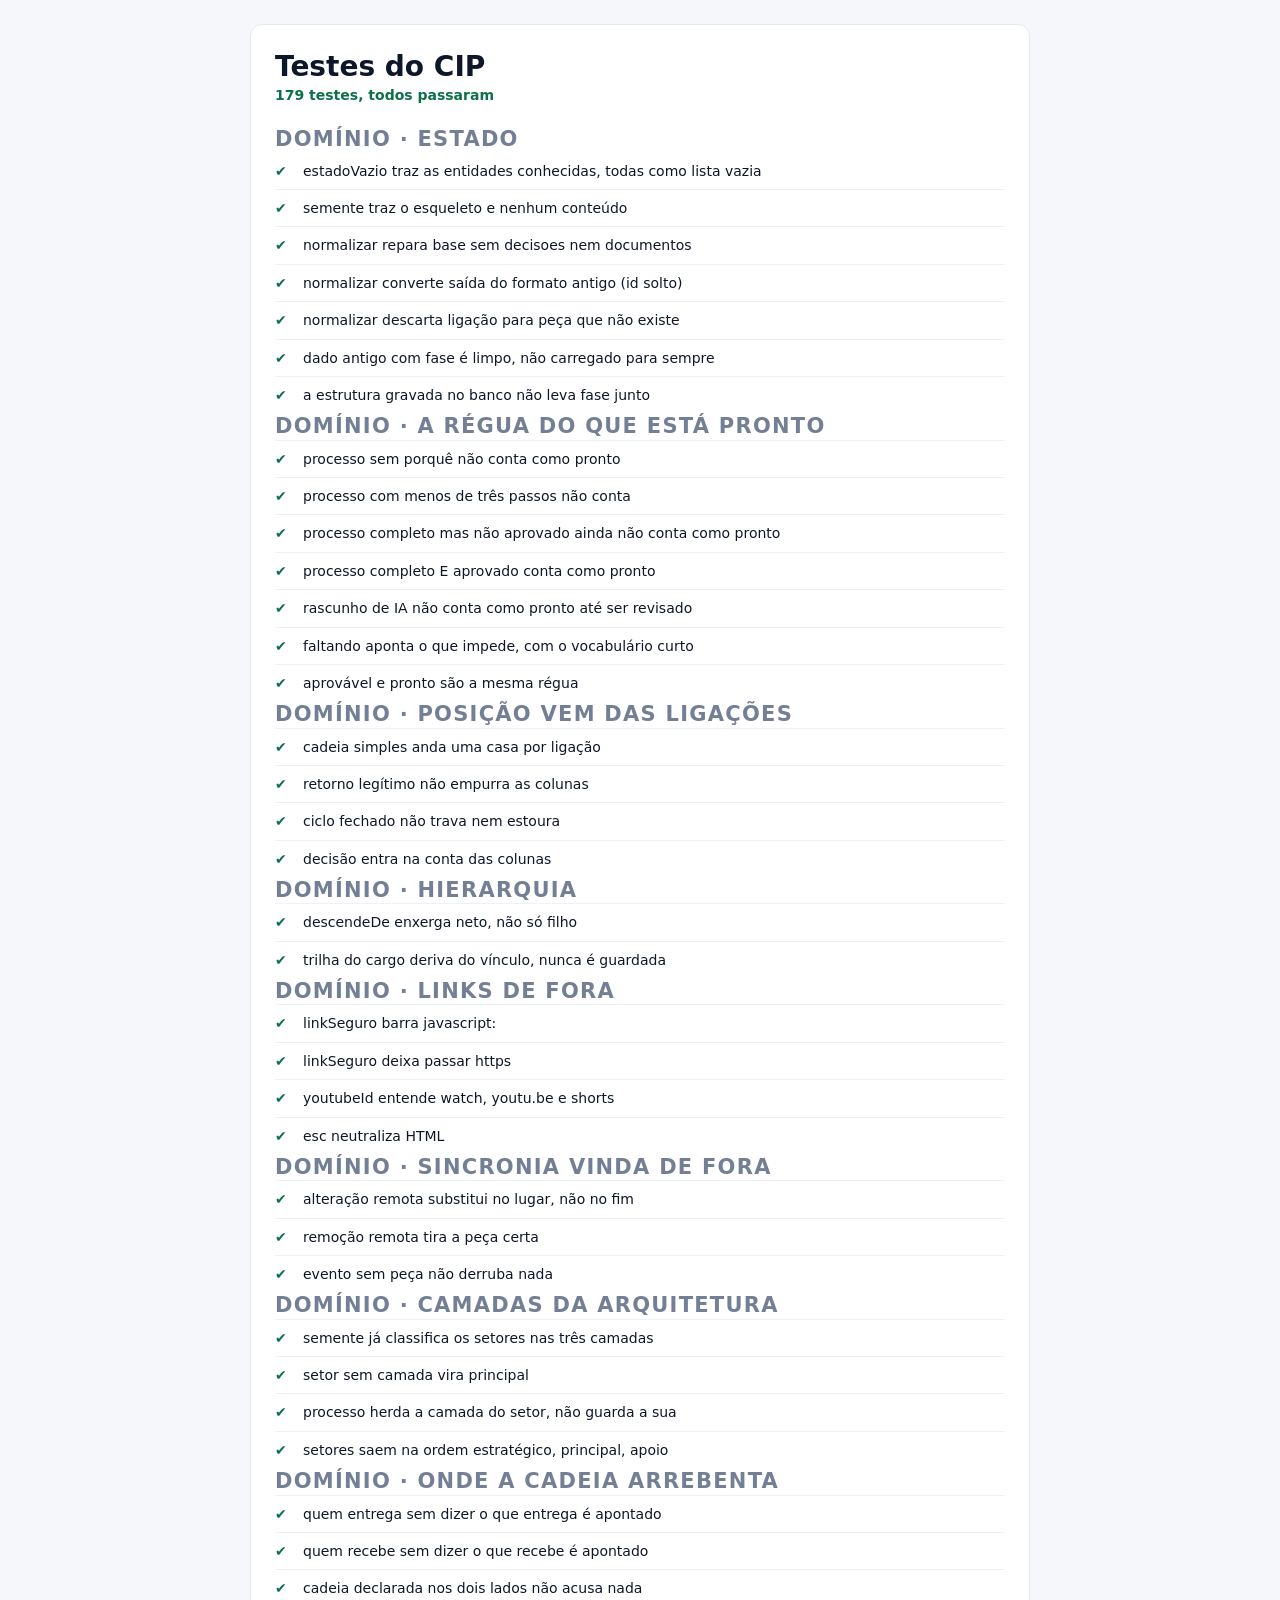
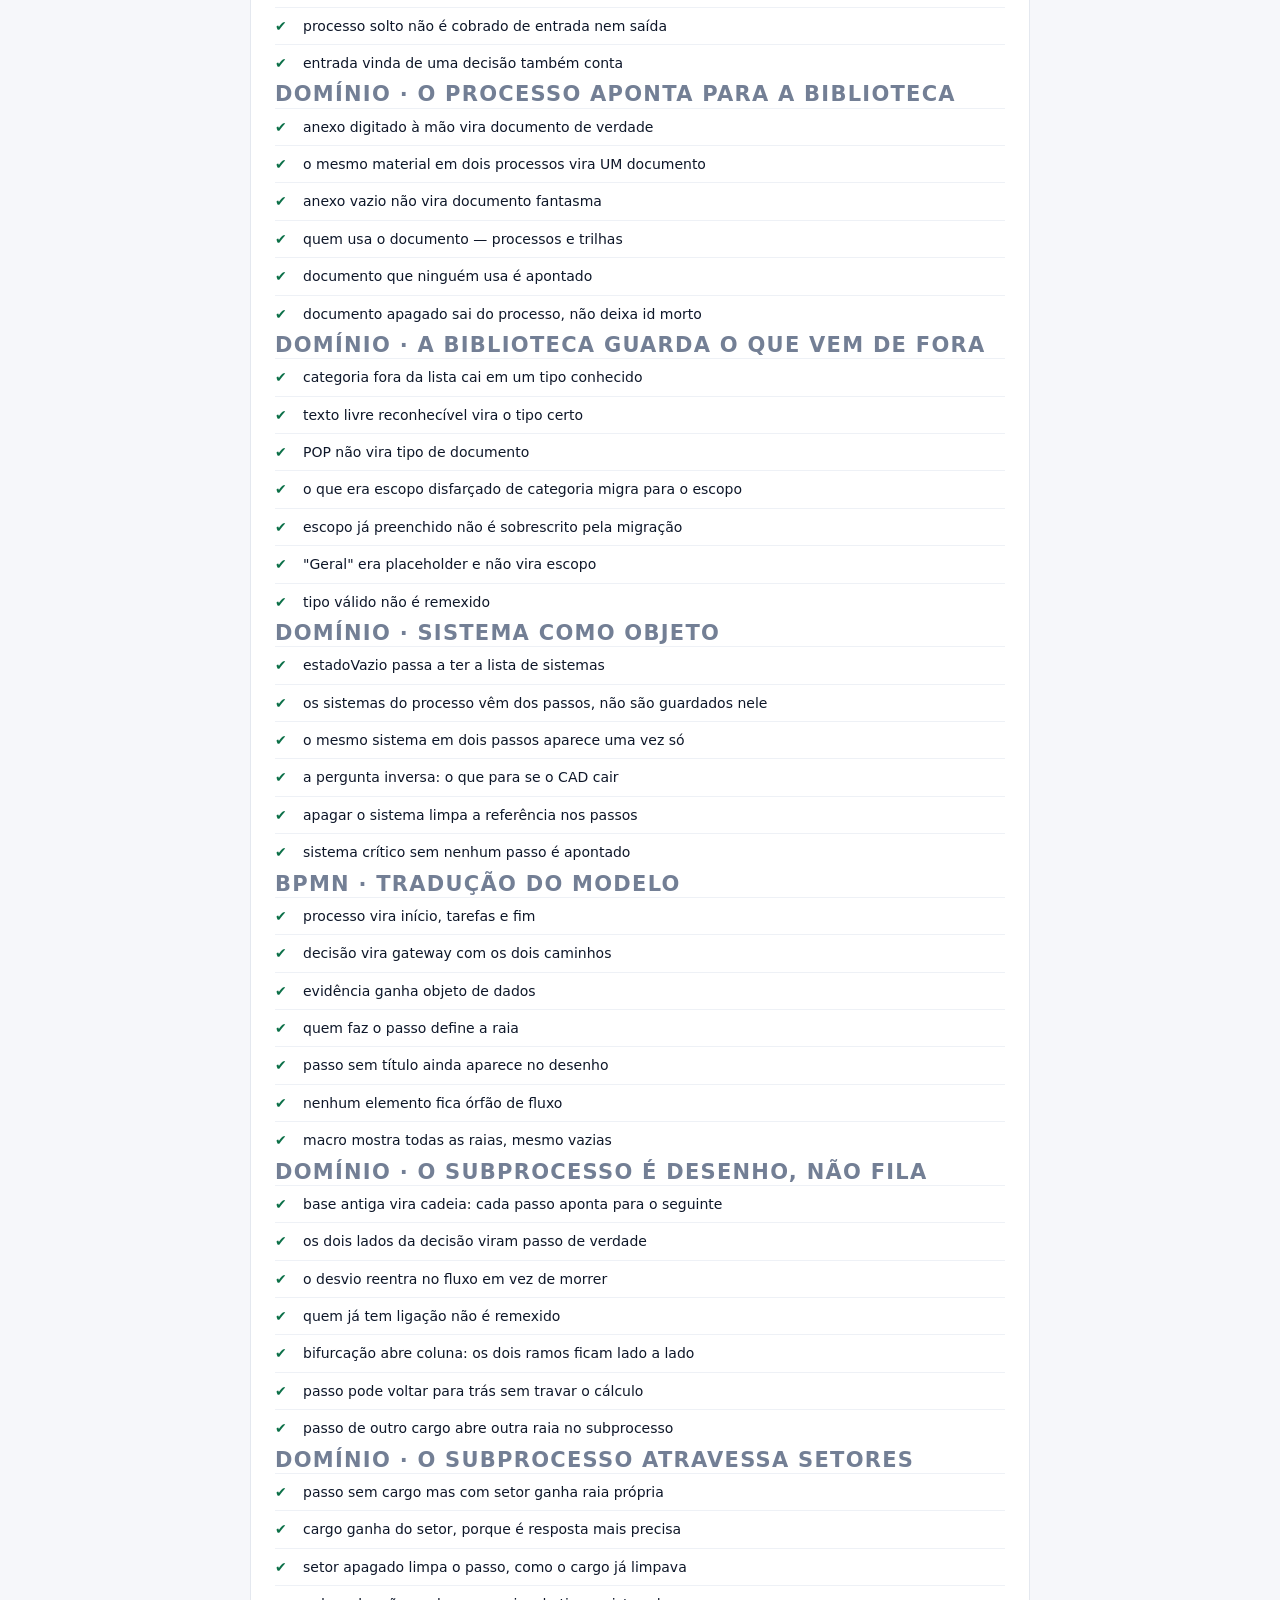
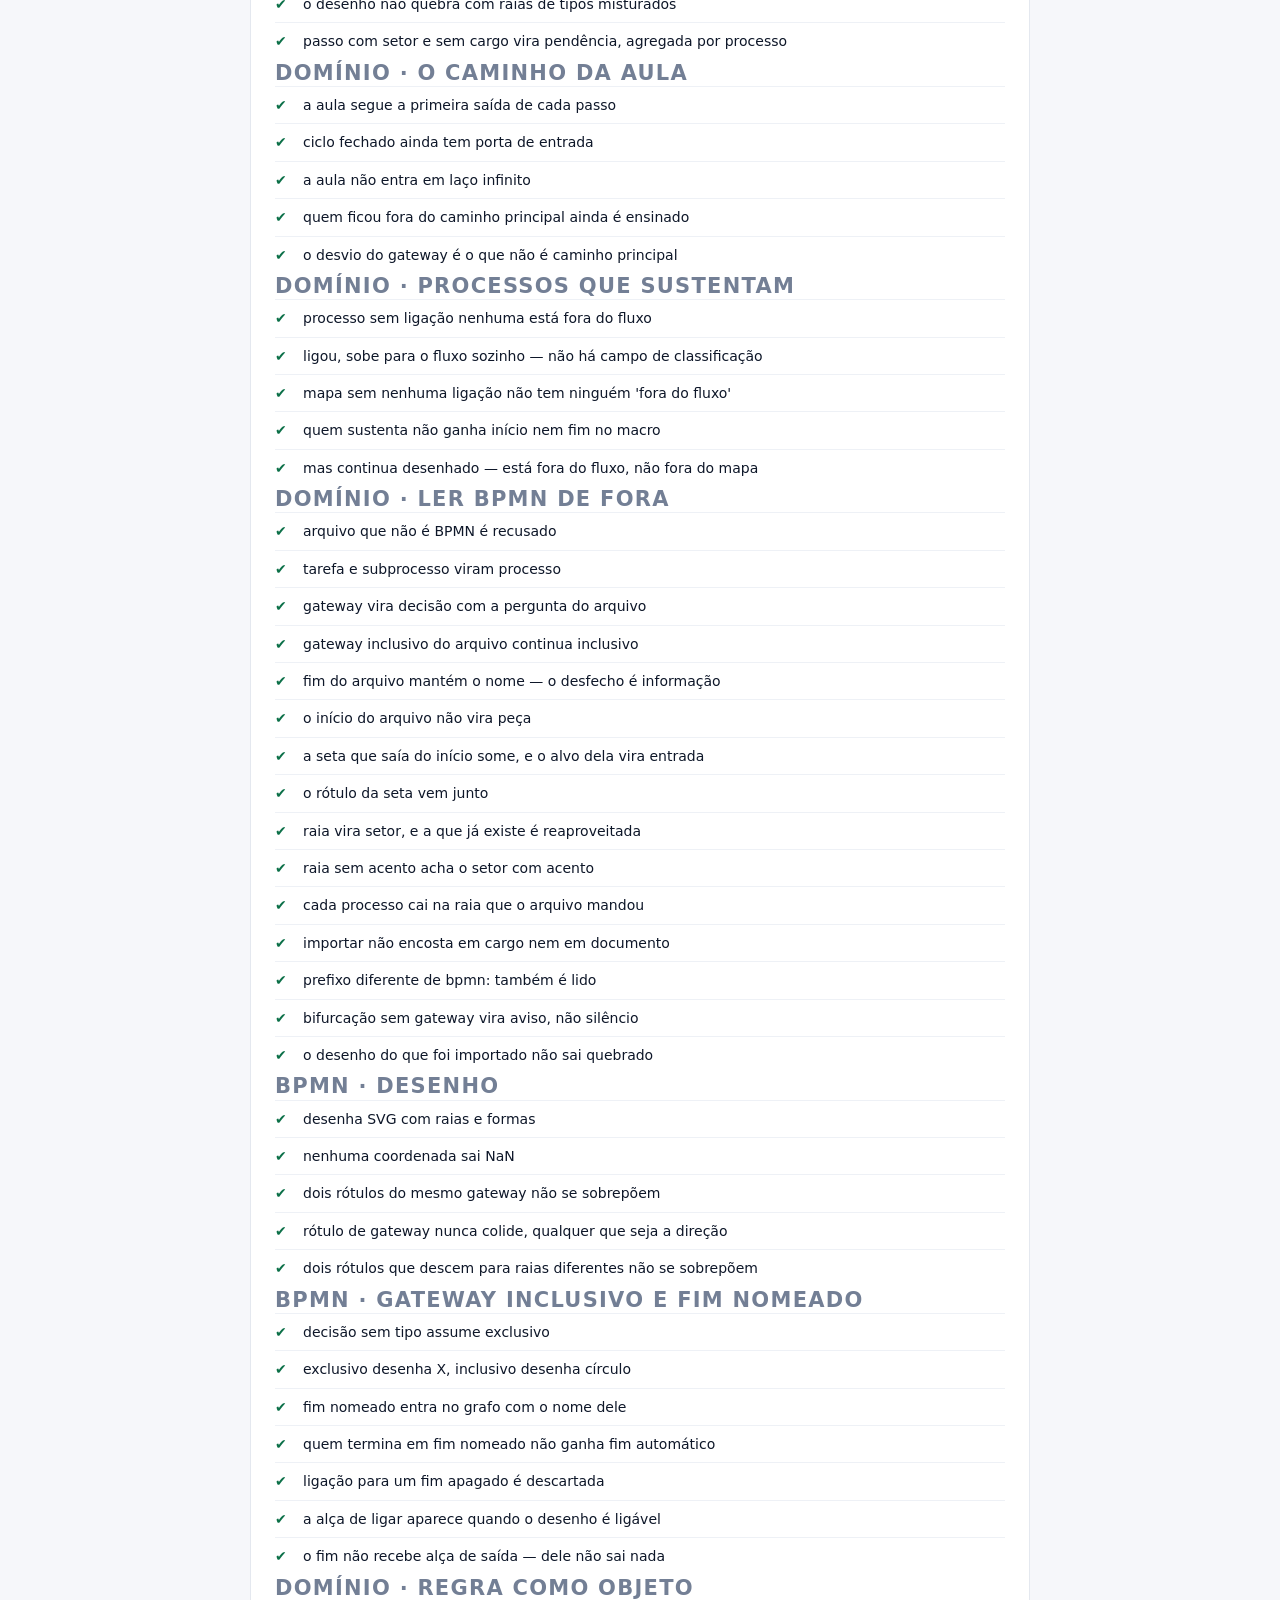
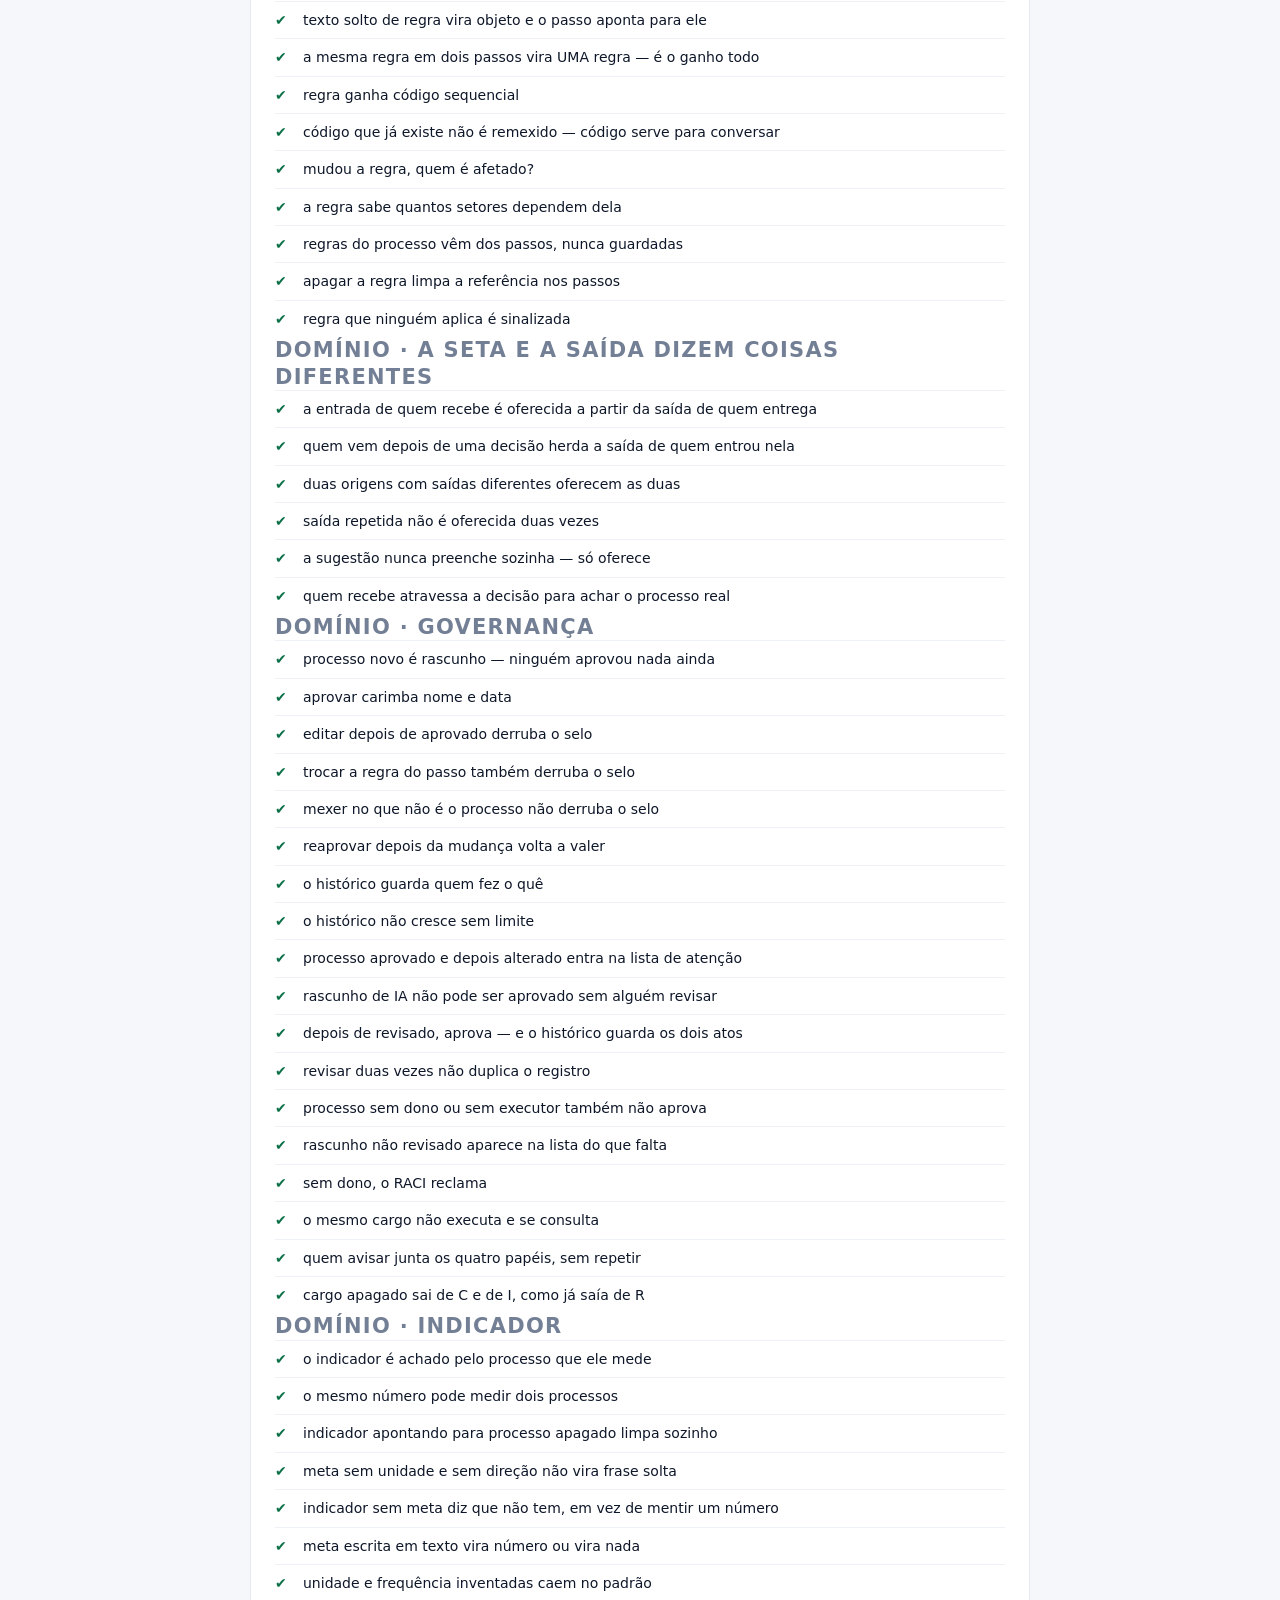
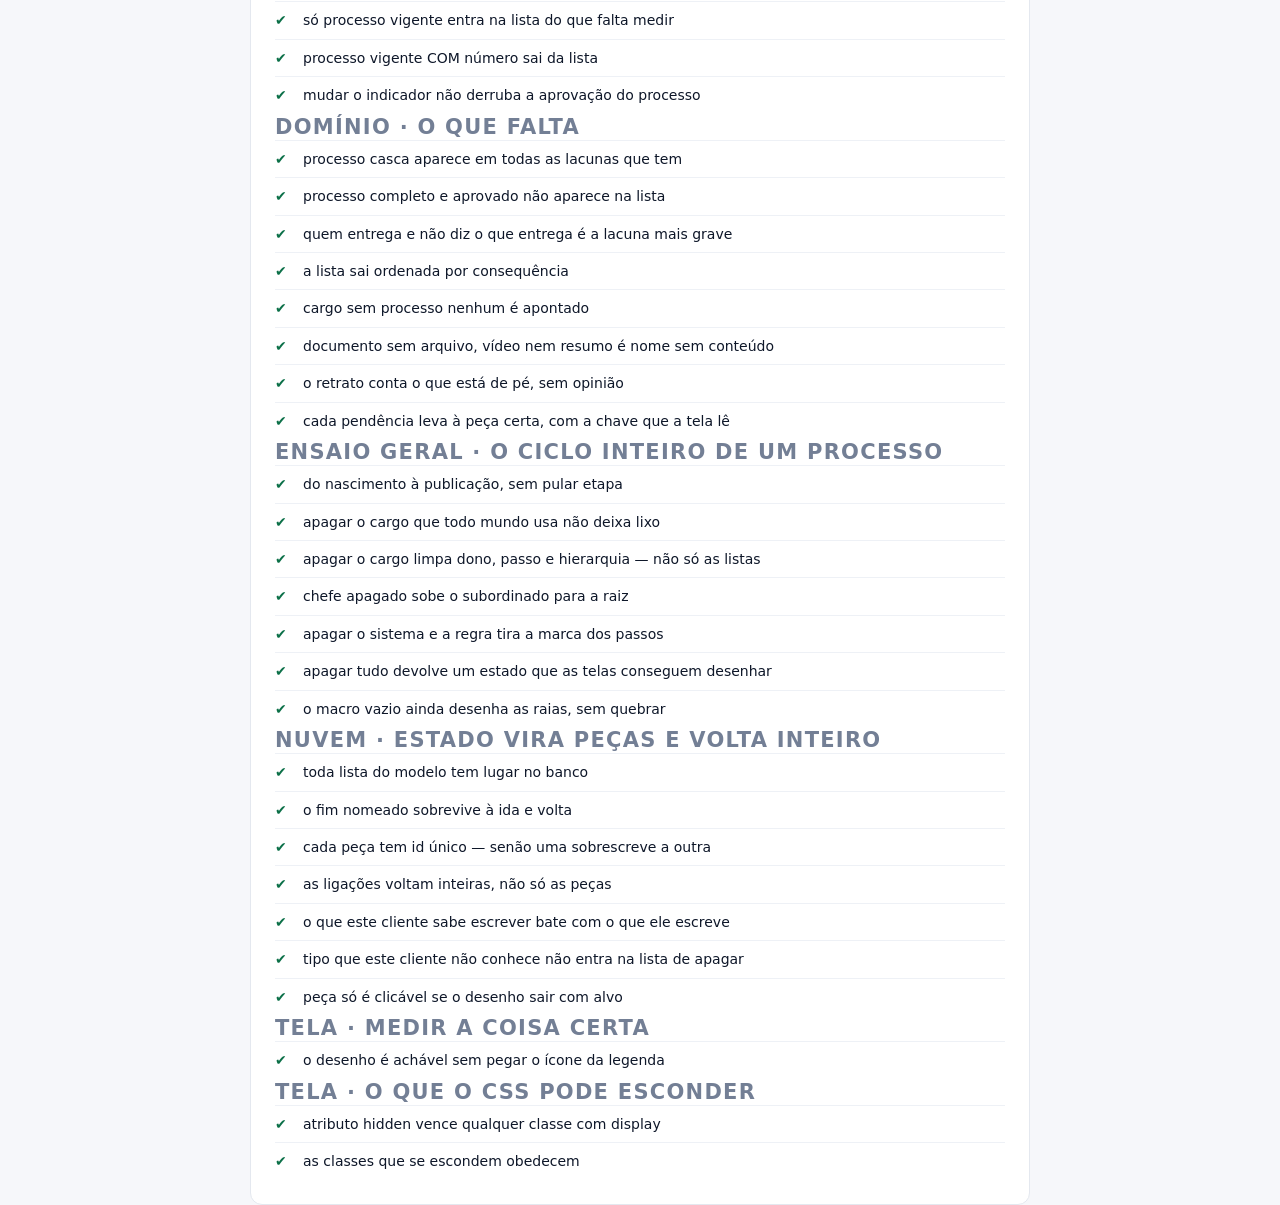
==== commit 287d6bef: "O material de apoio do processo passa a vir da biblioteca Era anexo digitado à mão, sem ligação nenh" ====
--- a/testes.html
+++ b/testes.html
@@ -374,6 +374,59 @@
         igual(elosFracos().map((x) => x.falta), ["entrada"]);
       });
 
+      grupo("Domínio · o processo aponta para a biblioteca");
+
+      teste("anexo digitado à mão vira documento de verdade", () => {
+        state = normalizar({ ...semente(), documentos: [], processos: [
+          proc({ id: "P", anexos: [{ id: "a1", titulo: "Tabela de preço", url: "https://exemplo/tabela" }] }),
+        ] });
+        igual(state.documentos.map((d) => [d.titulo, d.url]), [["Tabela de preço", "https://exemplo/tabela"]]);
+        igual(documentosDoProcesso(state.processos[0]).length, 1);
+        if ("anexos" in state.processos[0]) throw new Error("o anexo antigo ficou para trás");
+      });
+
+      teste("o mesmo material em dois processos vira UM documento", () => {
+        state = normalizar({ ...semente(), documentos: [], processos: [
+          proc({ id: "a", anexos: [{ id: "x", titulo: "NBR", url: "https://n" }] }),
+          proc({ id: "b", anexos: [{ id: "y", titulo: "NBR", url: "https://n" }] }),
+        ] });
+        igual(state.documentos.length, 1);
+        igual(state.processos.map((p) => p.documentoIds.length), [1, 1]);
+      });
+
+      teste("anexo vazio não vira documento fantasma", () => {
+        state = normalizar({ ...semente(), documentos: [], processos: [
+          proc({ id: "P", anexos: [{ id: "a1", titulo: "", url: "" }] }),
+        ] });
+        igual(state.documentos.length, 0);
+      });
+
+      teste("quem usa o documento — processos e trilhas", () => {
+        state = normalizar({ ...semente(),
+          documentos: [{ id: "d1", titulo: "NBR", categoria: "norma", escopo: "", resumo: "r", url: "", videoUrl: "" }],
+          processos: [proc({ id: "P", nome: "Inspecionar", documentoIds: ["d1"] })] });
+        state.cargos[3].trilha = [{ id: "t1", tipo: "documento", titulo: "Ler a NBR", url: "", duracao: "", obrigatorio: true, nota: "", documentoId: "d1" }];
+        const onde = ondeApareceODocumento("d1");
+        igual([onde.processos.map((p) => p.nome), onde.cargos.map((c) => c.nome)],
+              [["Inspecionar"], ["Técnico de Extintores"]]);
+      });
+
+      teste("documento que ninguém usa é apontado", () => {
+        state = normalizar({ ...semente(), processos: [],
+          documentos: [{ id: "d1", titulo: "Solto", categoria: "norma", escopo: "", resumo: "r", url: "", videoUrl: "" }] });
+        igual(documentosSemUso().map((d) => d.titulo), ["Solto"]);
+        if (!pendencias().some((x) => x.tipo === "documento" && /nenhum processo/.test(x.detalhe))) throw new Error("não virou pendência");
+      });
+
+      teste("documento apagado sai do processo, não deixa id morto", () => {
+        state = normalizar({ ...semente(),
+          documentos: [{ id: "d1", titulo: "X", categoria: "norma", escopo: "", resumo: "r", url: "", videoUrl: "" }],
+          processos: [proc({ id: "P", documentoIds: ["d1"] })] });
+        state.documentos = [];
+        state = normalizar(state);
+        igual(state.processos[0].documentoIds, []);
+      });
+
       grupo("Domínio · a biblioteca guarda o que vem de fora");
 
       function comDoc(categoria, escopo = "") {
@@ -1112,7 +1165,8 @@
         const p = procVivo({ cargosIds: ["c-vendedor"], passos: [passo({ id: "1" })] });
         aprovarProcesso(p, "Eric");
         p.videoUrl = "https://youtube.com/watch?v=abc";
-        p.anexos.push({ id: "a1", titulo: "extra", url: "" });
+        state.documentos = [{ id: "d1", titulo: "extra", categoria: "outro", escopo: "", resumo: "r", url: "", videoUrl: "" }];
+        p.documentoIds = ["d1"];
         igual(situacaoDoProcesso(p), "vigente");
       });
 
@@ -1336,7 +1390,7 @@
             { id: "d1", titulo: "Vazio", categoria: "pop", escopo: "", resumo: "", url: "", videoUrl: "" },
             { id: "d2", titulo: "Cheio", categoria: "pop", escopo: "", resumo: "tem resumo", url: "", videoUrl: "" },
           ] });
-        igual(pendencias().filter((x) => x.tipo === "documento").map((x) => x.titulo), ["Vazio"]);
+        igual(pendencias().filter((x) => x.tipo === "documento" && /nome sem conteúdo/.test(x.detalhe)).map((x) => x.titulo), ["Vazio"]);
       });
 
       teste("o retrato conta o que está de pé, sem opinião", () => {
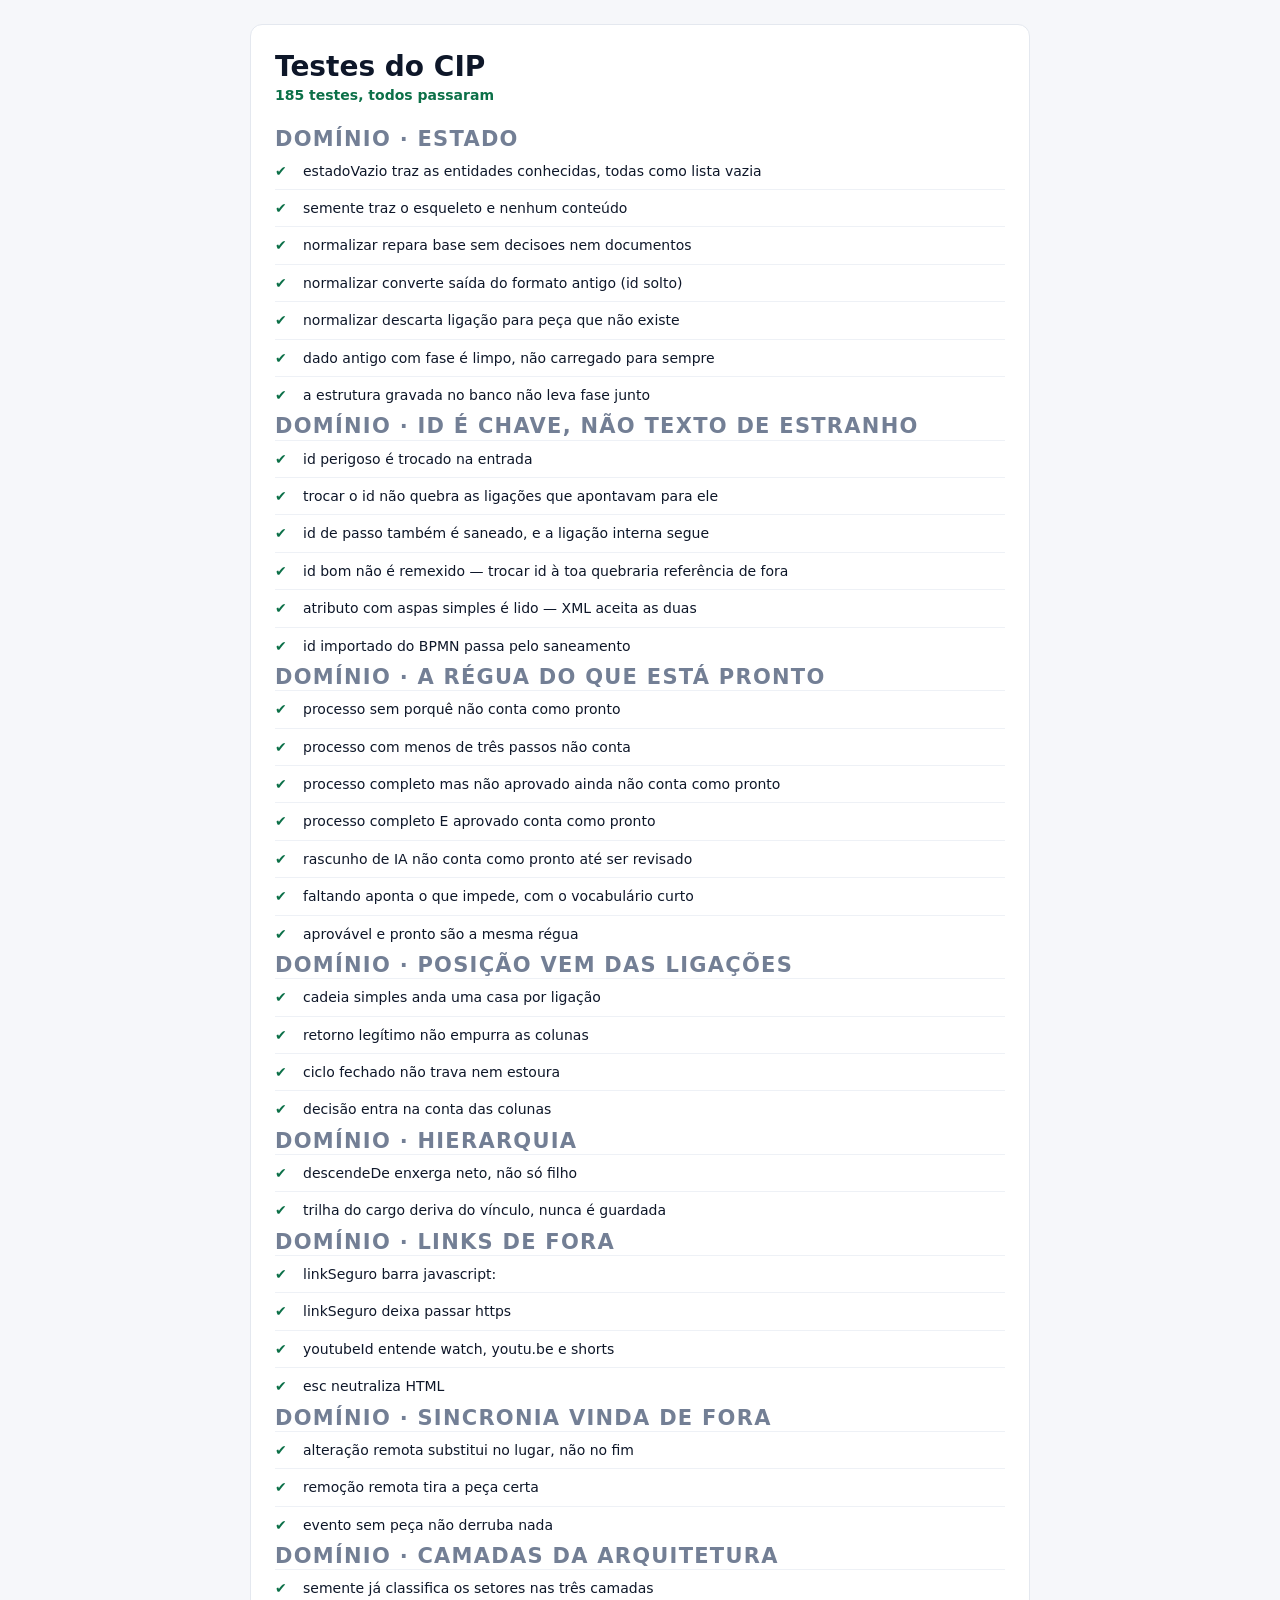
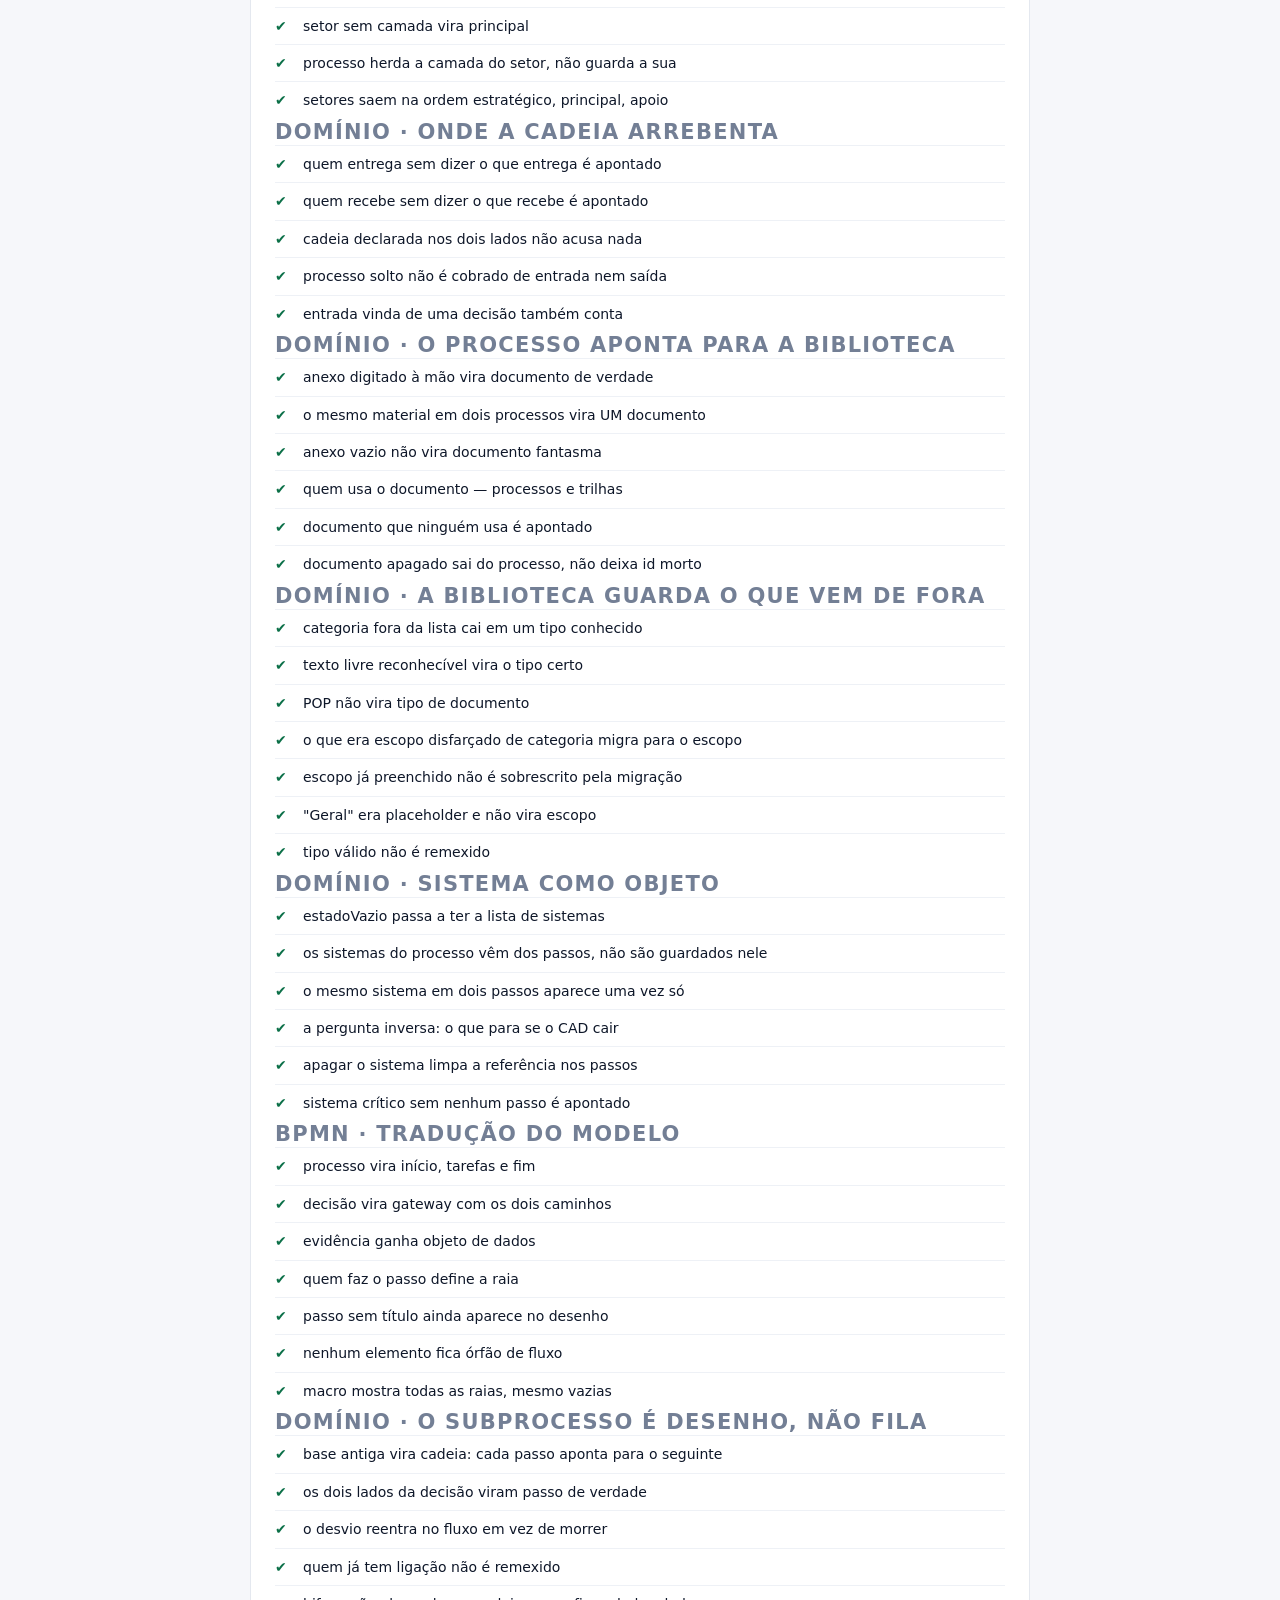
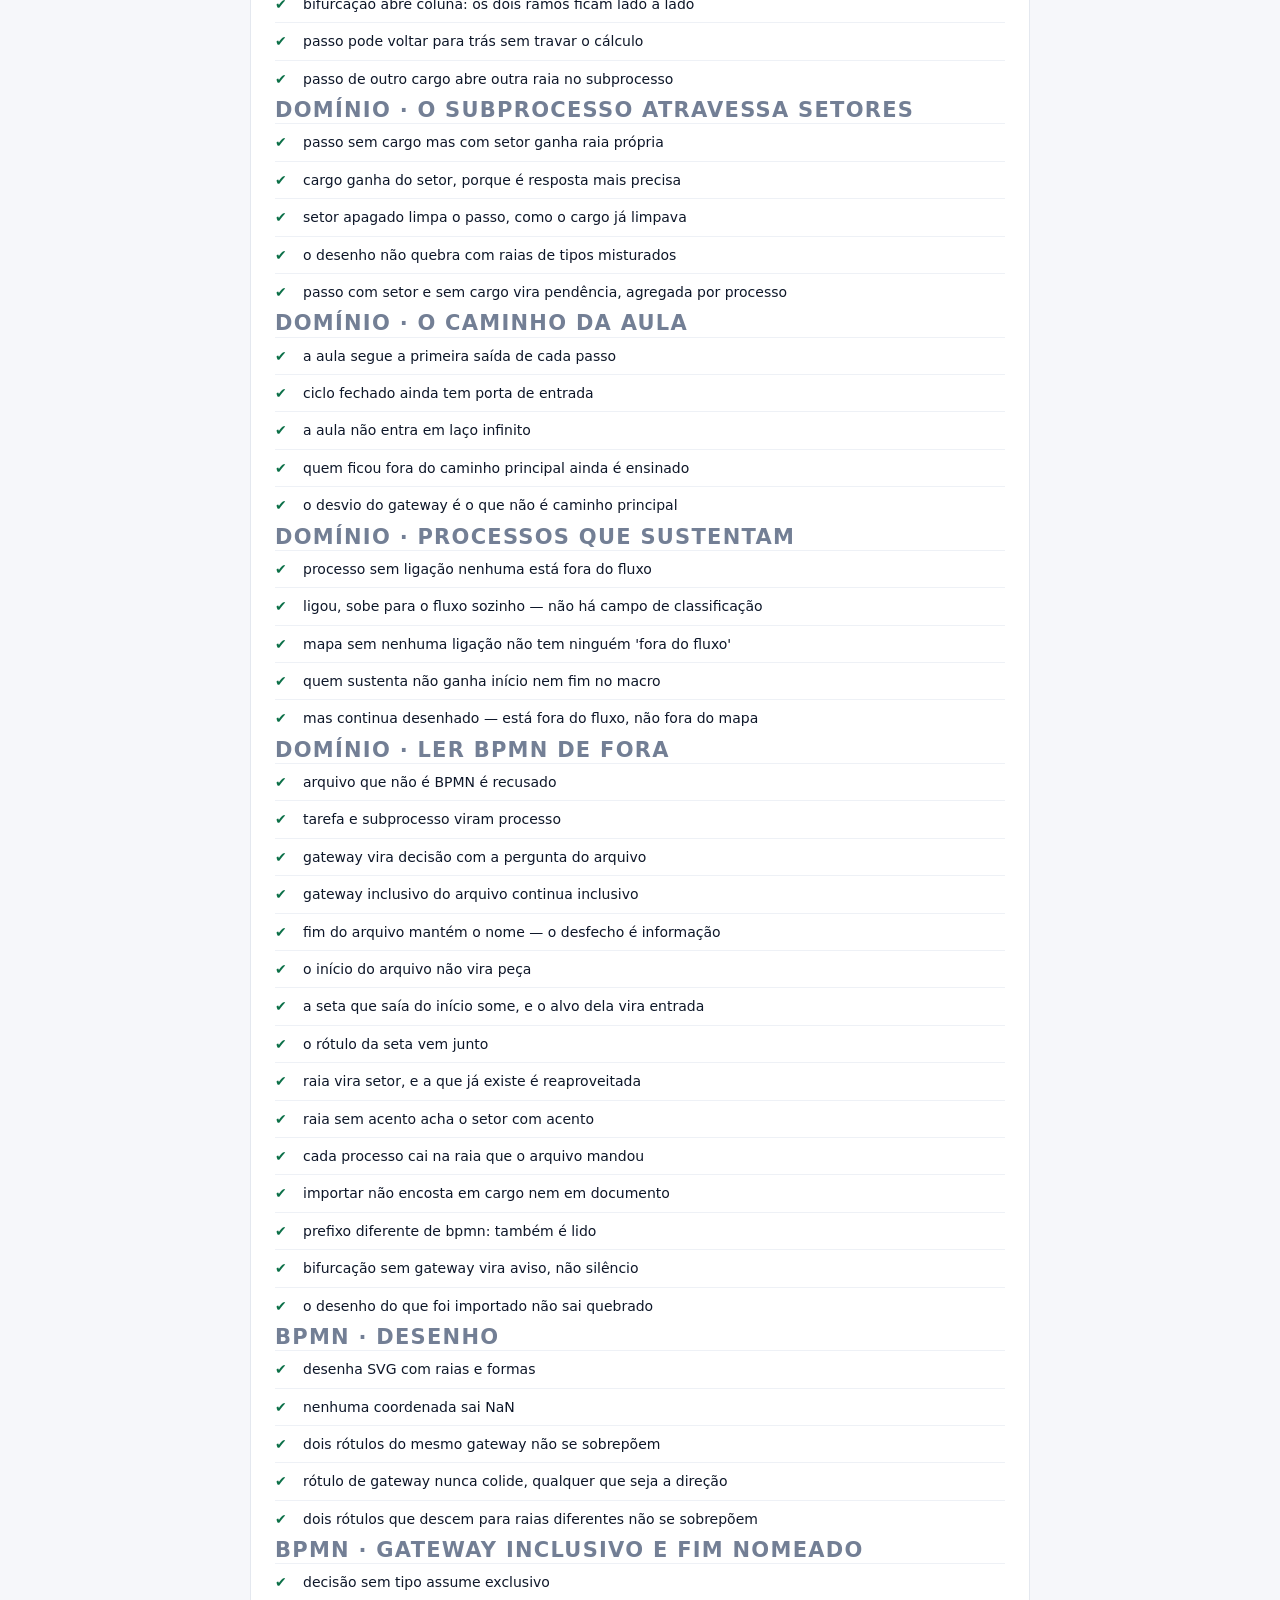
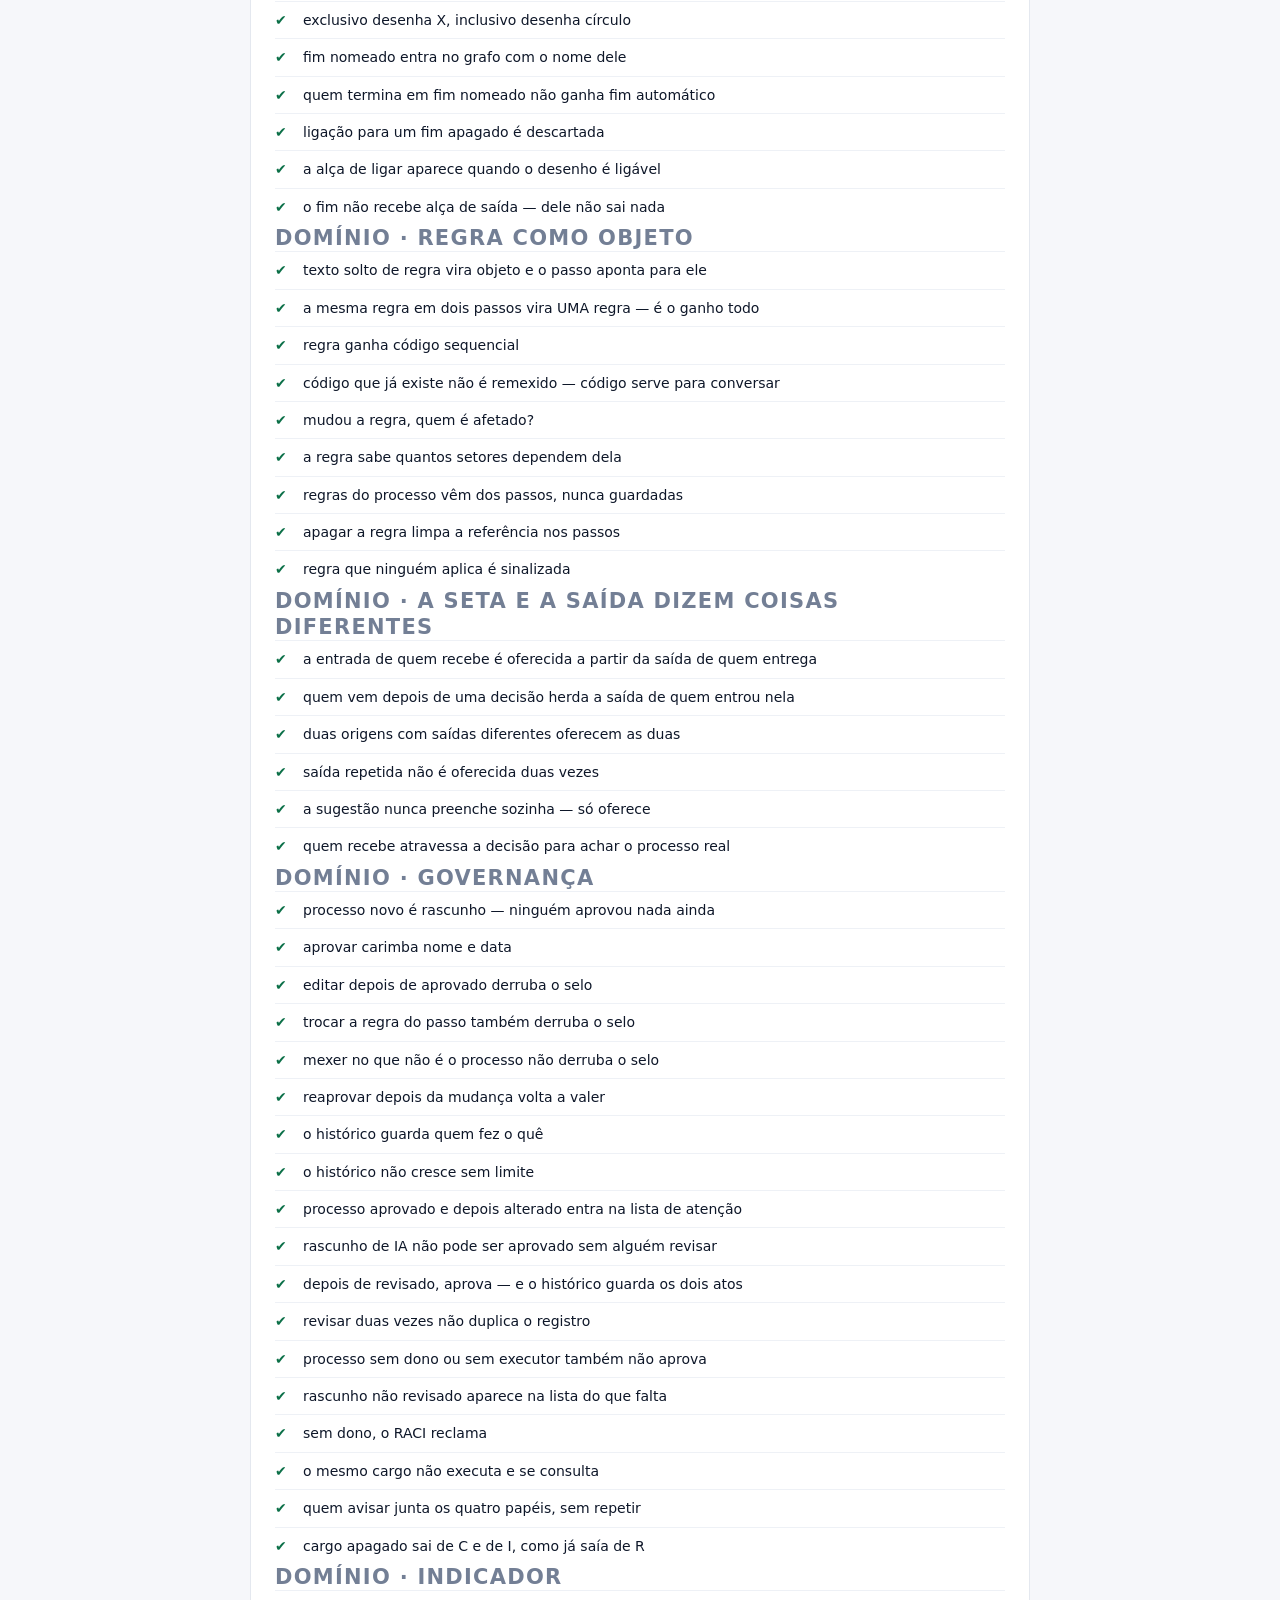
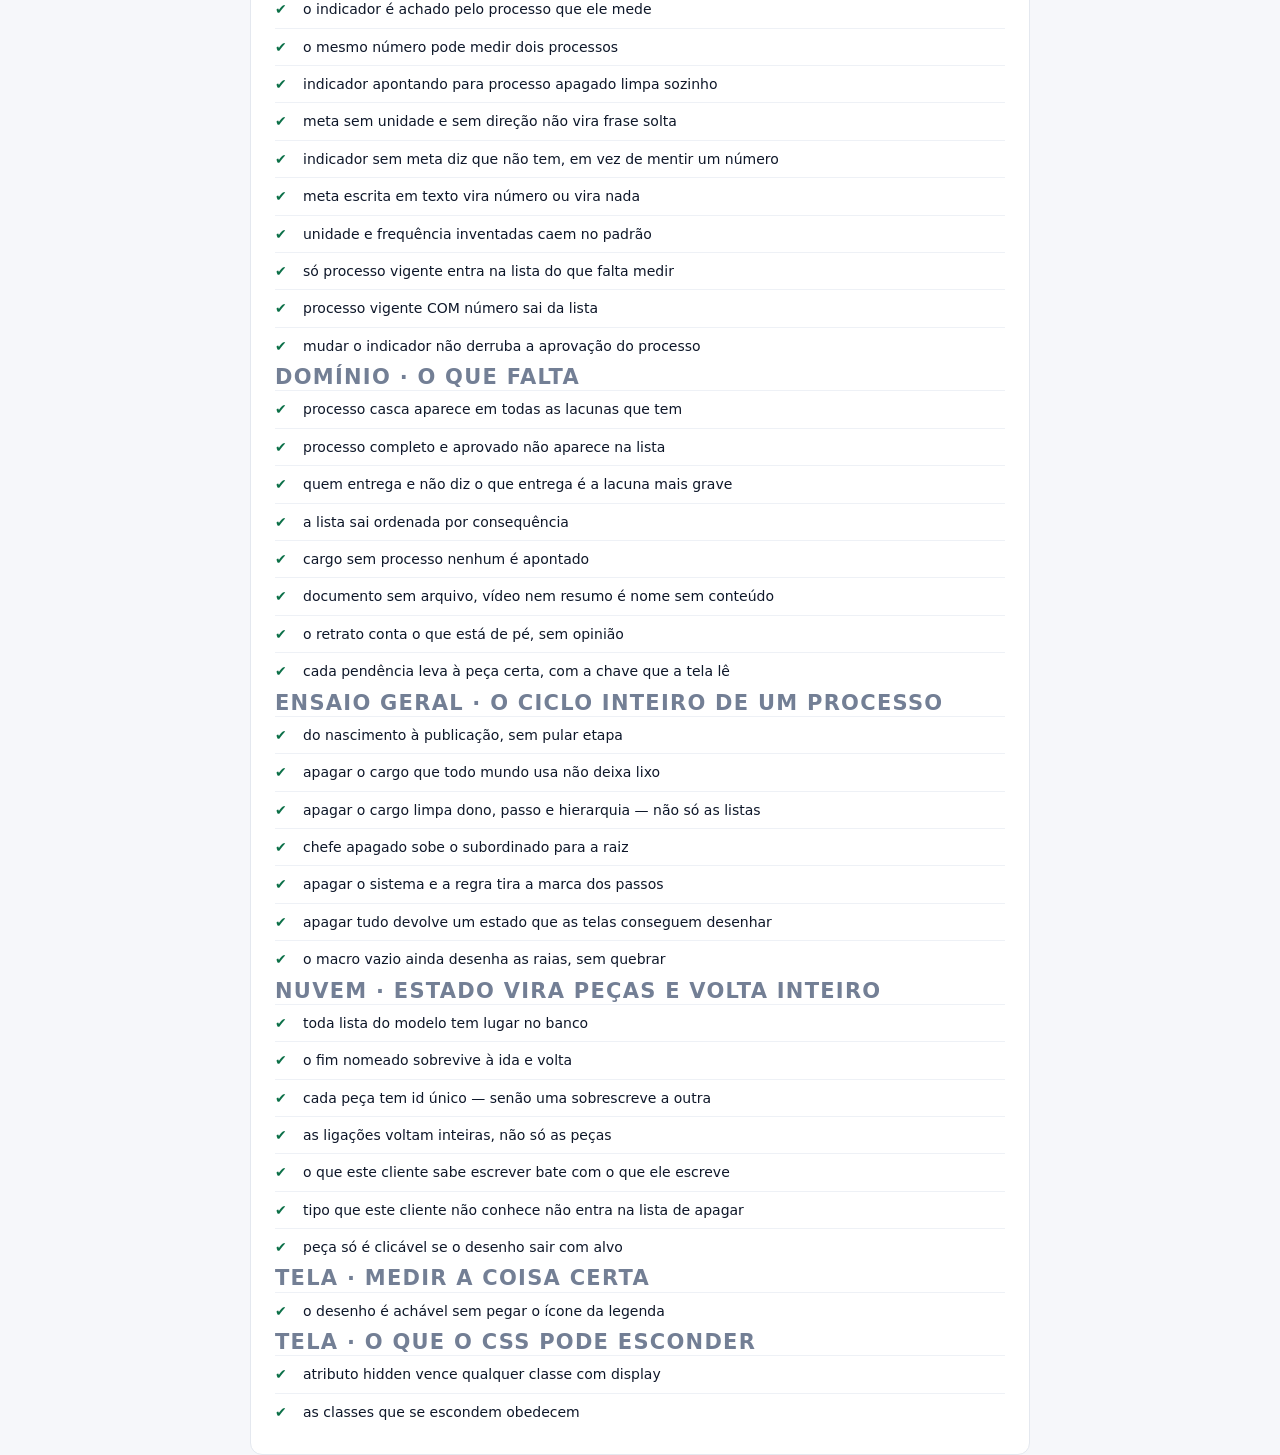
==== commit 40d0d658: "Auditoria de segurança: id de arquivo importado virava atributo HTML Testado contra o sistema no ar," ====
--- a/testes.html
+++ b/testes.html
@@ -173,6 +173,67 @@
         if ("fases" in estrutura.dados) throw new Error("a fase foi para o banco");
       });
 
+      grupo("Domínio · id é chave, não texto de estranho");
+
+      /* Id normalmente nasce de uid(). Mas também vem de .bpmn e de JSON
+         importado — e entra em atributo HTML em trinta lugares. Um id com aspas
+         sai do atributo e vira código na tela de quem abrir, e dos outros dois
+         pela sincronia ao vivo. */
+      teste("id perigoso é trocado na entrada", () => {
+        const mau = 'a" onmouseover="alert(1)';
+        const d = normalizar({ empresa: {}, setores: [], cargos: [], documentos: [], sistemas: [],
+          processos: [{ id: mau, nome: "x", setorId: "", cargosIds: [], passos: [], proximos: [] }] });
+        if (d.processos[0].id === mau) throw new Error("o id perigoso passou");
+        if (!/^[A-Za-z0-9_:.-]+$/.test(d.processos[0].id)) throw new Error("o substituto também é perigoso");
+      });
+
+      teste("trocar o id não quebra as ligações que apontavam para ele", () => {
+        /* Sem `</scr`+`ipt>` literal: dentro de um .html isso encerra o bloco
+           e o arquivo inteiro para de rodar. Aconteceu ao escrever este teste. */
+        const mau = '<' + 'script>x</scr' + 'ipt>';
+        const d = normalizar({ empresa: {}, setores: [], cargos: [], documentos: [], sistemas: [],
+          processos: [
+            { id: "a", nome: "A", setorId: "", cargosIds: [], passos: [], proximos: [{ para: mau, rotulo: "" }] },
+            { id: mau, nome: "B", setorId: "", cargosIds: [], passos: [], proximos: [] },
+          ] });
+        const novoId = d.processos.find((p) => p.nome === "B").id;
+        igual(d.processos[0].proximos.map((x) => x.para), [novoId], "a seta acompanhou:");
+      });
+
+      teste("id de passo também é saneado, e a ligação interna segue", () => {
+        const mau = 'p"><img src=x onerror=alert(1)>';
+        const d = normalizar({ empresa: {}, setores: [], cargos: [], documentos: [], sistemas: [],
+          processos: [{ id: "P", nome: "x", setorId: "", cargosIds: [], proximos: [], passos: [
+            { id: "s1", tipo: "etapa", oQue: "um", proximos: [{ para: mau, rotulo: "" }] },
+            { id: mau, tipo: "etapa", oQue: "dois", proximos: [] },
+          ] }] });
+        const passos = d.processos[0].passos;
+        if (passos.some((s) => s.id === mau)) throw new Error("o id perigoso do passo passou");
+        igual(passos[0].proximos.map((x) => x.para), [passos[1].id]);
+      });
+
+      teste("id bom não é remexido — trocar id à toa quebraria referência de fora", () => {
+        const d = normalizar({ empresa: {}, setores: [], cargos: [], documentos: [], sistemas: [],
+          processos: [{ id: "Task_Proposta", nome: "x", setorId: "", cargosIds: [], passos: [], proximos: [] }] });
+        igual(d.processos[0].id, "Task_Proposta");
+      });
+
+      teste("atributo com aspas simples é lido — XML aceita as duas", () => {
+        const xml = `<?xml version="1.0"?><bpmn:definitions xmlns:bpmn="http://www.omg.org/spec/BPMN/20100524/MODEL">
+          <bpmn:process id='P'><bpmn:subProcess id='T1' name='Com aspas simples' /></bpmn:process></bpmn:definitions>`;
+        state = semente();
+        igual(lerBpmn(xml).processos.map((p) => p.nome), ["Com aspas simples"]);
+      });
+
+      teste("id importado do BPMN passa pelo saneamento", () => {
+        const xml = `<?xml version="1.0"?><bpmn:definitions xmlns:bpmn="http://www.omg.org/spec/BPMN/20100524/MODEL">
+          <bpmn:process id="P"><bpmn:subProcess id='mau" onclick="alert(1)' name="Perigoso" /></bpmn:process></bpmn:definitions>`;
+        const { estado } = estadoComBpmn(xml, semente());
+        const p = estado.processos.find((x) => x.nome === "Perigoso");
+        if (!p) throw new Error("o processo sumiu");
+        if (/[<>"']/.test(p.id)) throw new Error("id perigoso sobreviveu ao import: " + p.id);
+      });
+
       grupo("Domínio · a régua do que está pronto");
 
       teste("processo sem porquê não conta como pronto", () =>
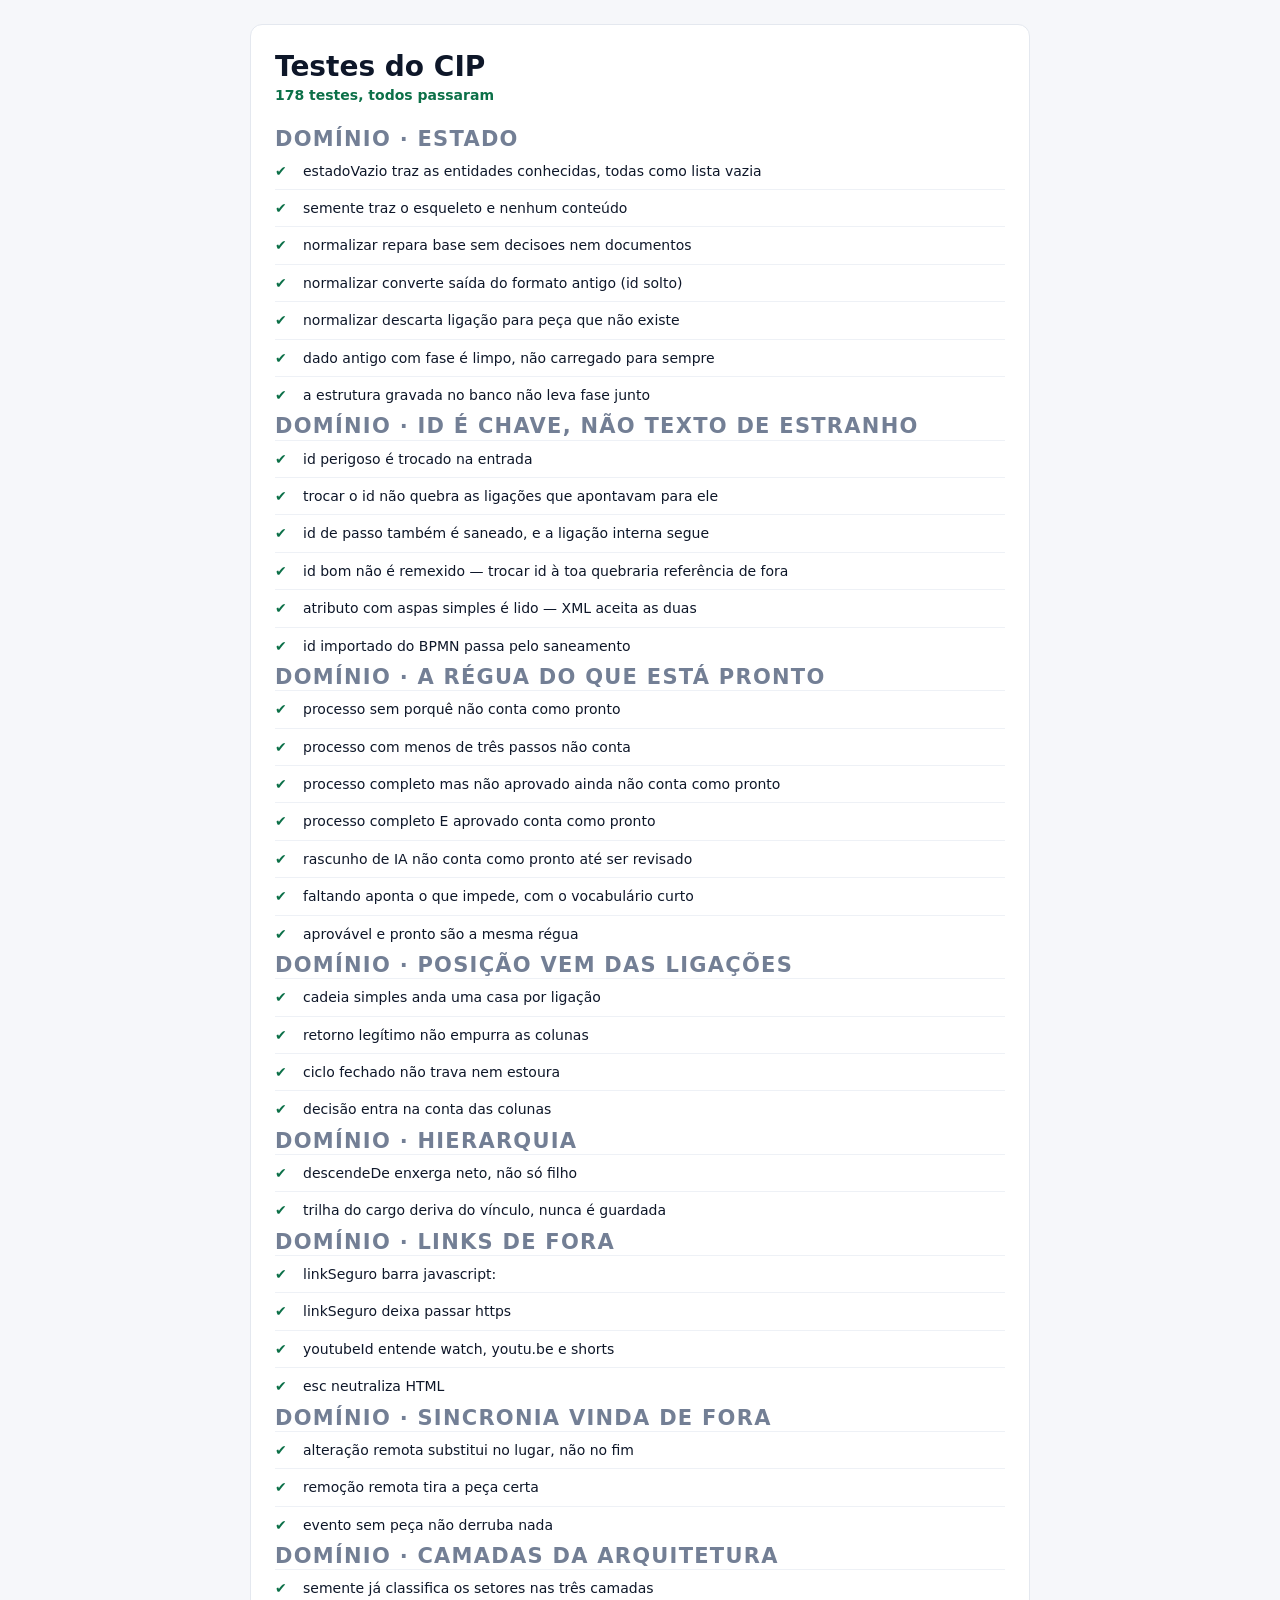
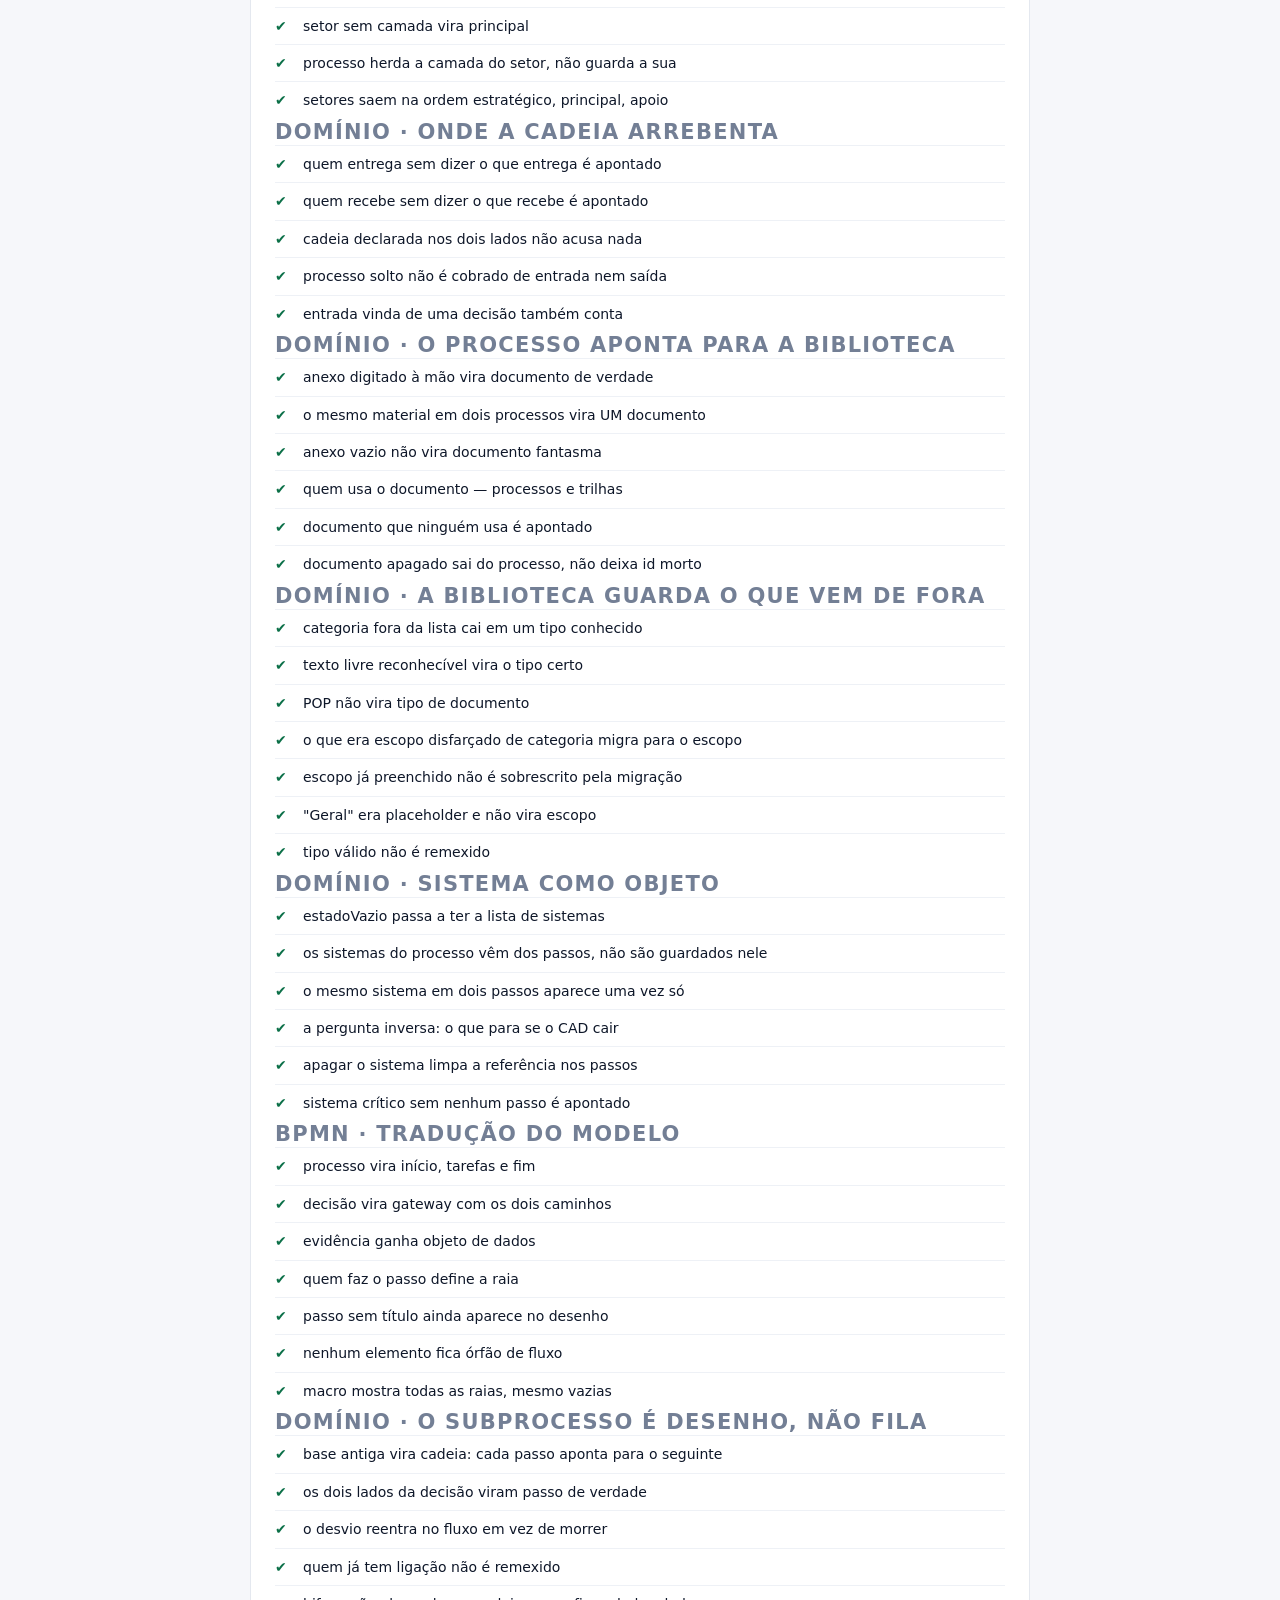
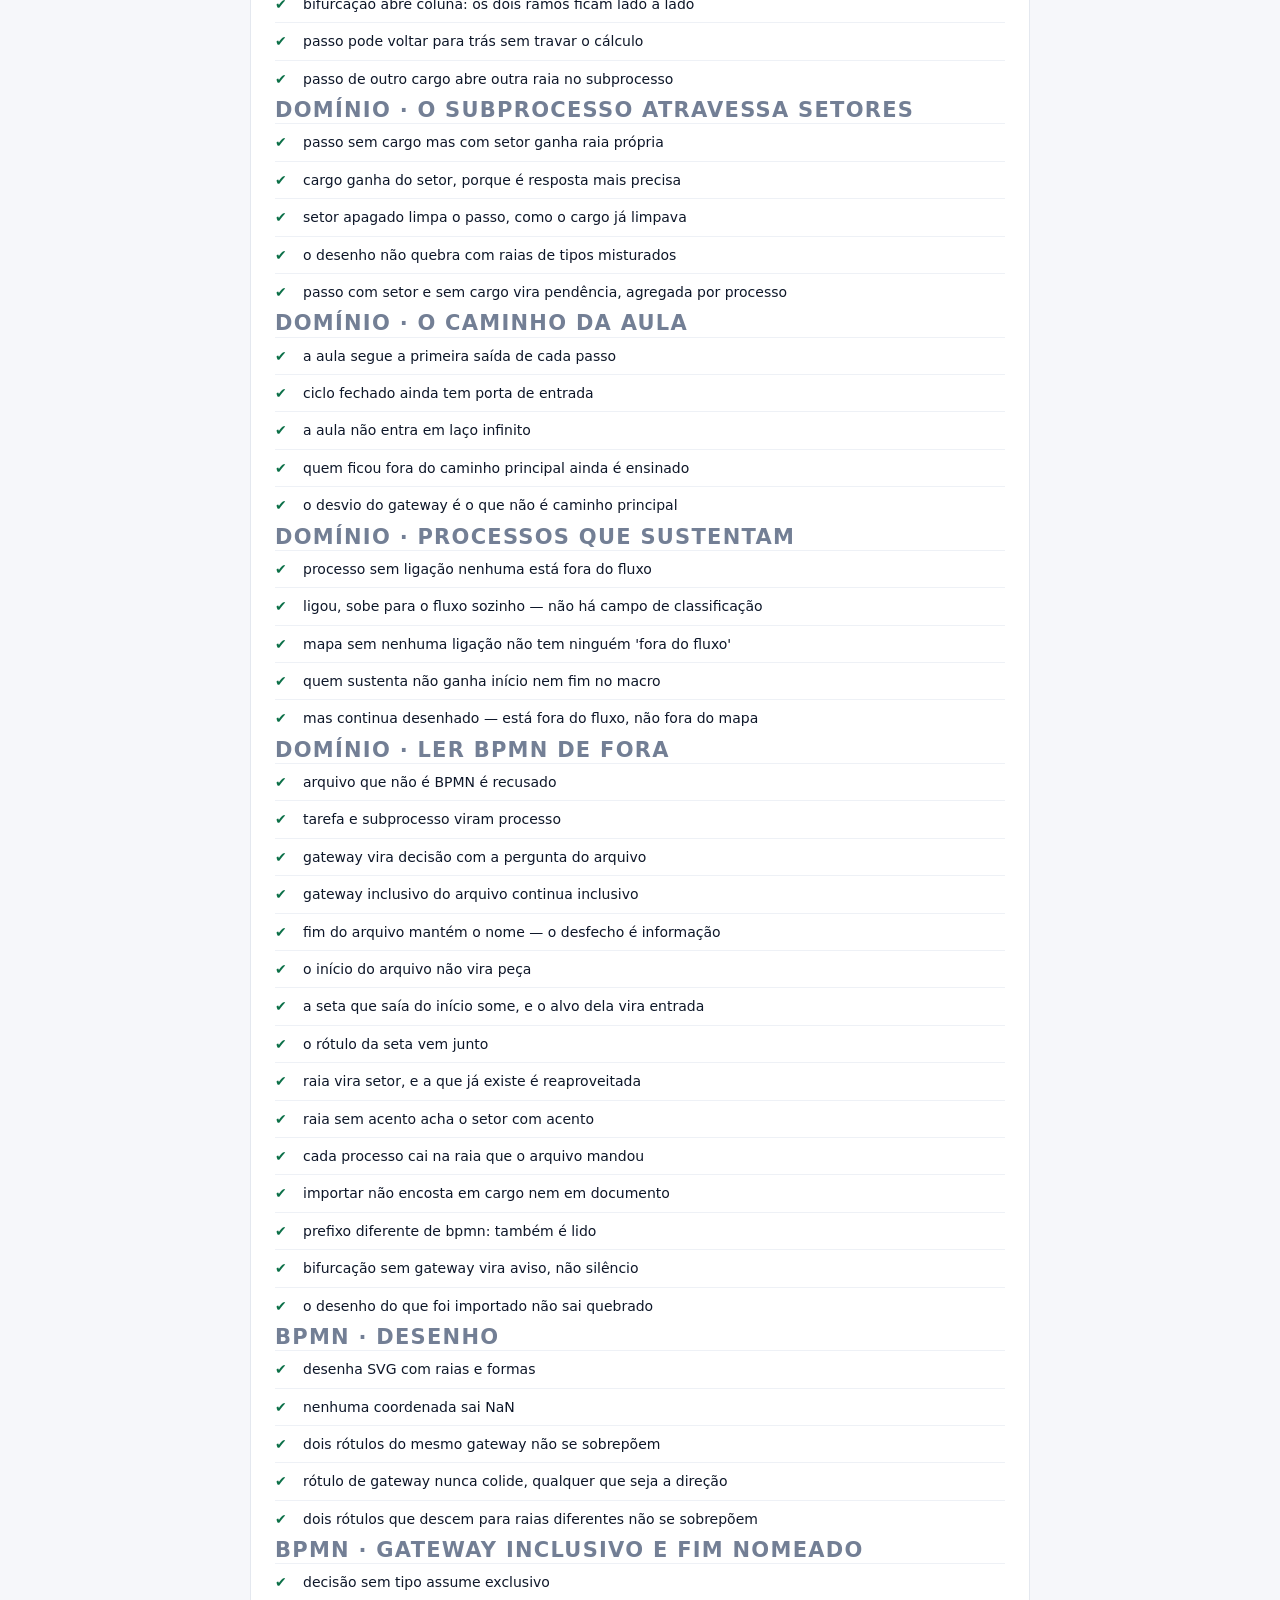
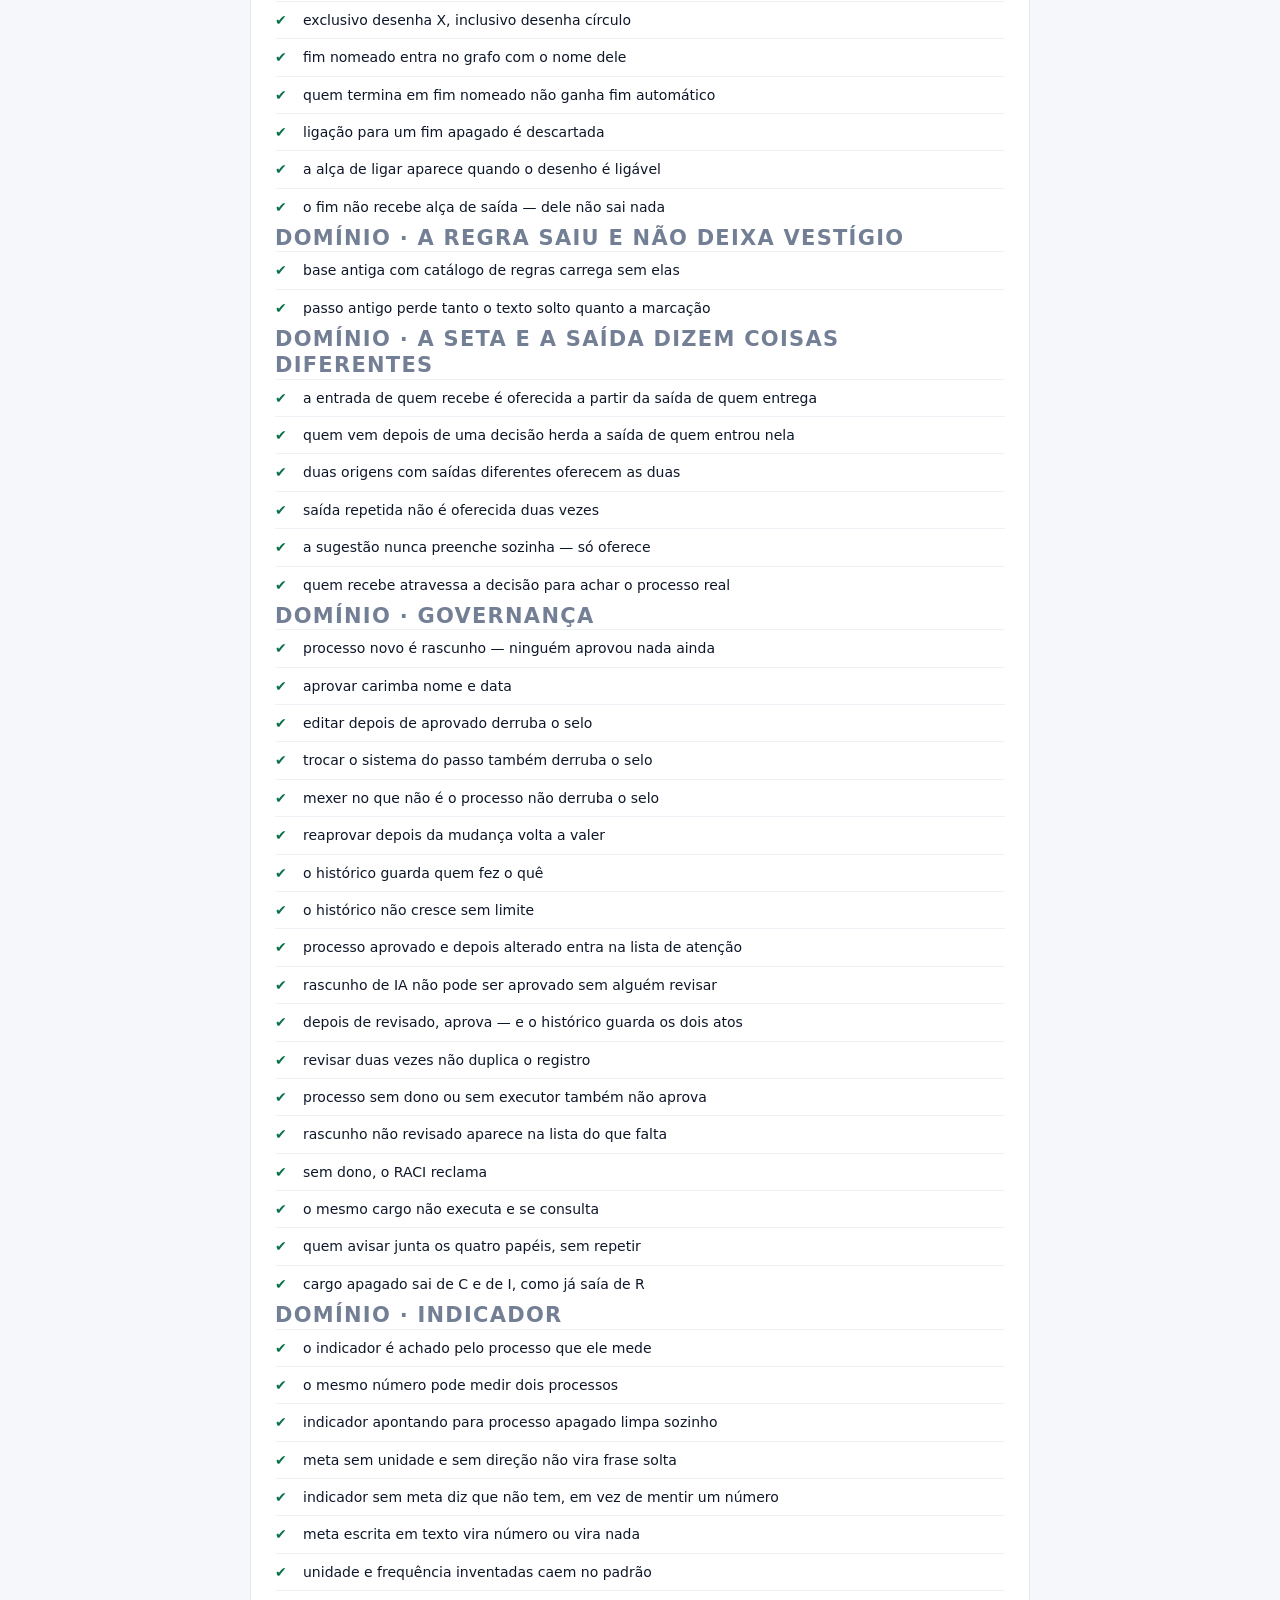
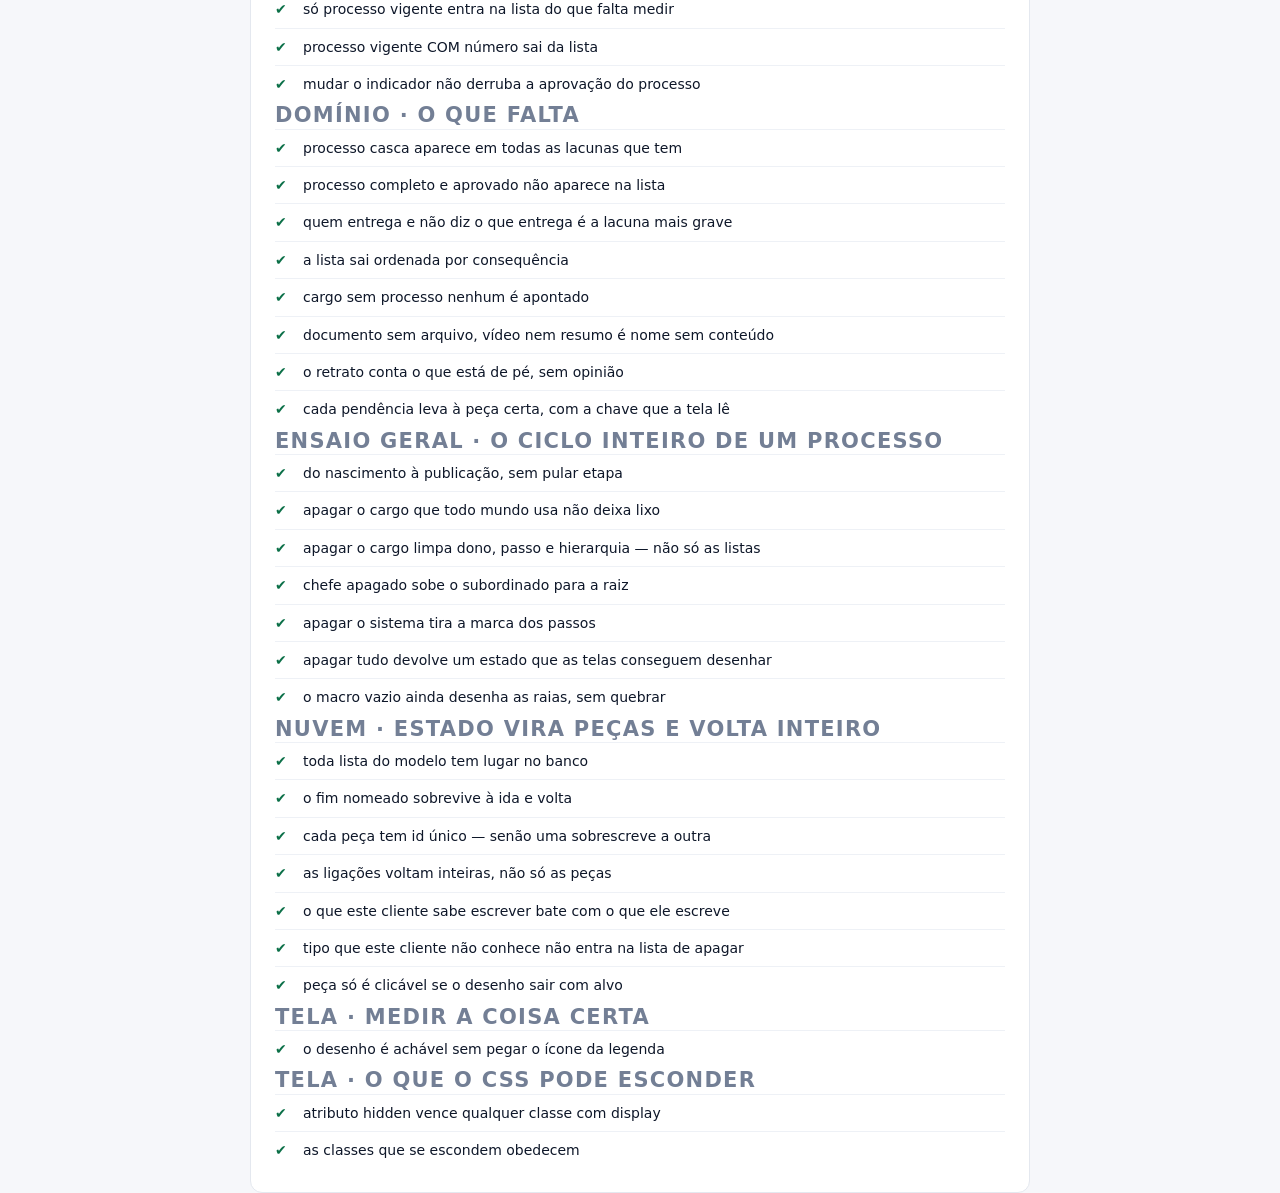
==== commit c2257178: "Tira a regra de negócio do CIP Regra chegou a ser peça de primeira classe, com código RN-000 e catál" ====
--- a/testes.html
+++ b/testes.html
@@ -106,7 +106,7 @@
       function passo(extra = {}) {
         return {
           id: "ps1", tipo: "etapa", cargoId: "", oQue: "Fazer algo", comoFazer: "",
-          porque: "", armadilha: "", regra: "", imagem: "", videoUrl: "",
+          porque: "", armadilha: "", imagem: "", videoUrl: "",
           seSim: "", seNao: "", sistemaIds: [], ...extra,
         };
       }
@@ -119,7 +119,7 @@
          enumera chaves quebra a cada entidade nova sem apontar defeito algum. */
       teste("estadoVazio traz as entidades conhecidas, todas como lista vazia", () => {
         const v = estadoVazio();
-        ["setores", "cargos", "processos", "decisoes", "fins", "documentos", "sistemas", "regras", "indicadores"]
+        ["setores", "cargos", "processos", "decisoes", "fins", "documentos", "sistemas", "indicadores"]
           .forEach((k) => {
             if (!Array.isArray(v[k])) throw new Error(`${k} não é lista`);
             if (v[k].length) throw new Error(`${k} deveria nascer vazia`);
@@ -1066,74 +1066,22 @@
 
       // ============================================================ TELA
 
-      grupo("Domínio · regra como objeto");
-
-      teste("texto solto de regra vira objeto e o passo aponta para ele", () => {
-        const p = procVivo({ cargosIds: ["c-vendedor"], passos: [passo({ id: "1", regra: "Pedido acima de 10 mil: 30/60/90/120" })] });
-        igual(state.regras.length, 1, "catalogou:");
-        igual(p.passos[0].regraIds, [state.regras[0].id], "o passo aponta:");
-        if ("regra" in p.passos[0]) throw new Error("o texto solto ficou para trás");
-      });
-
-      teste("a mesma regra em dois passos vira UMA regra — é o ganho todo", () => {
-        const texto = "Pedido acima de 10 mil: 30/60/90/120";
-        state = normalizar({ ...semente(), processos: [
-          proc({ id: "a", passos: [passo({ id: "1", regra: texto })] }),
-          proc({ id: "b", passos: [passo({ id: "2", regra: texto })] }),
-        ] });
-        igual(state.regras.length, 1);
-      });
-
-      teste("regra ganha código sequencial", () => {
-        state = normalizar({ ...semente(), regras: [
-          { id: "r1", titulo: "A", texto: "a" }, { id: "r2", titulo: "B", texto: "b" },
-        ] });
-        igual(state.regras.map((r) => r.codigo), ["RN-001", "RN-002"]);
-      });
-
-      teste("código que já existe não é remexido — código serve para conversar", () => {
-        state = normalizar({ ...semente(), regras: [
-          { id: "r1", codigo: "RN-004", titulo: "A", texto: "a" }, { id: "r2", titulo: "B", texto: "b" },
-        ] });
-        igual(state.regras.map((r) => r.codigo), ["RN-004", "RN-005"]);
-      });
-
-      teste("mudou a regra, quem é afetado?", () => {
-        const texto = "Pedido acima de 10 mil: 30/60/90/120";
-        state = normalizar({ ...semente(), processos: [
-          proc({ id: "a", nome: "Orçamento", passos: [passo({ id: "1", regra: texto })] }),
-          proc({ id: "b", nome: "Faturar", passos: [passo({ id: "2", regra: texto })] }),
-          proc({ id: "c", nome: "Outro", passos: [passo({ id: "3" })] }),
-        ] });
-        const onde = ondeApareceARegra(state.regras[0].id);
-        igual(onde.map((x) => x.processo.nome), ["Orçamento", "Faturar"]);
-      });
-
-      teste("a regra sabe quantos setores dependem dela", () => {
-        const texto = "vale em dois lugares";
-        state = normalizar({ ...semente(), processos: [
-          proc({ id: "a", setorId: "s-comercial", passos: [passo({ id: "1", regra: texto })] }),
-          proc({ id: "b", setorId: "s-tecnica", passos: [passo({ id: "2", regra: texto })] }),
-        ] });
-        igual(setoresQueDependemDaRegra(state.regras[0].id).map((s) => s.nome), ["Comercial", "Técnica"]);
-      });
-
-      teste("regras do processo vêm dos passos, nunca guardadas", () => {
-        const p = procVivo({ cargosIds: ["c-vendedor"], passos: [passo({ id: "1", regra: "uma" }), passo({ id: "2", regra: "outra" })] });
-        igual(regrasDoProcesso(p).length, 2);
-        if ("regraIds" in p) throw new Error("o processo guardou o que devia deduzir");
-      });
-
-      teste("apagar a regra limpa a referência nos passos", () => {
-        const p = procVivo({ cargosIds: ["c-vendedor"], passos: [passo({ id: "1", regra: "some depois" })] });
-        state.regras = [];
-        state = normalizar(state);
-        igual(state.processos[0].passos[0].regraIds, []);
-      });
-
-      teste("regra que ninguém aplica é sinalizada", () => {
-        state = normalizar({ ...semente(), regras: [{ id: "r1", titulo: "Solta", texto: "x" }] });
-        igual(regrasOrfas().map((r) => r.codigo), ["RN-001"]);
+      grupo("Domínio · a regra saiu e não deixa vestígio");
+
+      /* Regra foi peça de primeira classe e saiu: norma e política já moram em
+         Documento, e duas gavetas para a mesma coisa é onde o time procura no
+         lugar errado. Base salva antes da mudança não pode voltar assombrando. */
+      teste("base antiga com catálogo de regras carrega sem elas", () => {
+        state = normalizar({ ...semente(), regras: [{ id: "r1", codigo: "RN-001", titulo: "Prazo", texto: "x" }] });
+        if ("regras" in state) throw new Error("o catálogo sobreviveu ao carregamento");
+      });
+
+      teste("passo antigo perde tanto o texto solto quanto a marcação", () => {
+        state = normalizar({ ...semente(), regras: [{ id: "r1", codigo: "RN-001", titulo: "Prazo", texto: "x" }],
+          processos: [proc({ id: "P", passos: [passo({ id: "1", regra: "texto velho", regraIds: ["r1"] })] })] });
+        const s = state.processos[0].passos[0];
+        if ("regra" in s) throw new Error("o texto solto ficou para trás");
+        if ("regraIds" in s) throw new Error("a marcação ficou para trás");
       });
 
       grupo("Domínio · a seta e a saída dizem coisas diferentes");
@@ -1212,13 +1160,13 @@
         igual(situacaoDoProcesso(p), "mudou", "depois de editar:");
       });
 
-      teste("trocar a regra do passo também derruba o selo", () => {
+      teste("trocar o sistema do passo também derruba o selo", () => {
         state = normalizar({ ...semente(),
-          regras: [{ id: "r1", titulo: "A", texto: "a" }, { id: "r2", titulo: "B", texto: "b" }],
-          processos: [proc({ cargosIds: ["c-vendedor"], passos: [passo({ id: "1", regraIds: ["r1"] })] })] });
+          sistemas: [{ id: "sis1", nome: "ERP" }, { id: "sis2", nome: "CRM" }],
+          processos: [proc({ cargosIds: ["c-vendedor"], passos: [passo({ id: "1", sistemaIds: ["sis1"] })] })] });
         const p = state.processos[0];
         aprovarProcesso(p, "Eric");
-        p.passos[0].regraIds = ["r2"];
+        p.passos[0].sistemaIds = ["sis2"];
         igual(situacaoDoProcesso(p), "mudou");
       });
 
@@ -1432,7 +1380,7 @@
 
       teste("a lista sai ordenada por consequência", () => {
         state = normalizar({ ...semente(),
-          regras: [{ id: "r1", titulo: "Solta", texto: "x" }],
+          sistemas: [{ id: "sis1", nome: "CAD", critico: true, descricao: "", url: "" }],
           processos: [proc({ id: "a", nome: "P", proximos: [{ para: "b", rotulo: "" }] }), proc({ id: "b", nome: "Q" })],
         });
         const pesos = pendencias().map((x) => x.peso);
@@ -1468,13 +1416,12 @@
          caía de volta na biblioteca — clique que não faz nada, de novo. */
       teste("cada pendência leva à peça certa, com a chave que a tela lê", () => {
         state = normalizar({ ...semente(),
-          regras: [{ id: "r1", titulo: "Solta", texto: "x" }],
           sistemas: [{ id: "sis1", nome: "CAD", critico: true, descricao: "", url: "" }],
           documentos: [{ id: "doc1", titulo: "Vazio", categoria: "outro", escopo: "", resumo: "", url: "", videoUrl: "" }],
           processos: [proc({ id: "a", donoCargoId: "", cargosIds: [], passos: [] })],
         });
         const chaveDaTela = {
-          editor: "processoId", trilha: "cargoSel", regraEditor: "regraId",
+          editor: "processoId", trilha: "cargoSel",
           sistemaEditor: "sistemaId", docEditor: "docId",
         };
         const errados = pendencias().filter((x) => {
@@ -1488,17 +1435,16 @@
 
       /* O ensaio que a auditoria pediu: um processo percorrendo tudo o que a
          Platina vai fazer com ele. Não testa uma função — testa a vida do
-         objeto, que é onde as regras se contradizem. */
+         objeto, que é onde as combinações se contradizem. */
       teste("do nascimento à publicação, sem pular etapa", () => {
         state = normalizar({ ...semente(),
           sistemas: [{ id: "sis1", nome: "CAD", descricao: "", url: "", critico: true }],
-          regras: [{ id: "r1", codigo: "", titulo: "Prazo por valor", texto: "acima de 10k, 30/60/90" }],
           documentos: [{ id: "doc1", titulo: "POP do pedido", categoria: "pop", escopo: "", resumo: "tem resumo", url: "", videoUrl: "" }],
           processos: [proc({ id: "P", nome: "Criar pedido", passos: [] })],
         });
         const p = state.processos[0];
-        const passo1 = { id: "s1", tipo: "etapa", cargoId: "c-vendedor", oQue: "Lançar o pedido", comoFazer: "assim", porque: "", armadilha: "", imagem: "", videoUrl: "", sistemaIds: ["sis1"], regraIds: ["r1"], proximos: [] };
-        const passo2 = { id: "s2", tipo: "decisao", cargoId: "c-supervisor", oQue: "Tem crédito?", comoFazer: "", porque: "", armadilha: "", imagem: "", videoUrl: "", sistemaIds: [], regraIds: [], proximos: [] };
+        const passo1 = { id: "s1", tipo: "etapa", cargoId: "c-vendedor", oQue: "Lançar o pedido", comoFazer: "assim", porque: "", armadilha: "", imagem: "", videoUrl: "", sistemaIds: ["sis1"], proximos: [] };
+        const passo2 = { id: "s2", tipo: "decisao", cargoId: "c-supervisor", oQue: "Tem crédito?", comoFazer: "", porque: "", armadilha: "", imagem: "", videoUrl: "", sistemaIds: [], proximos: [] };
         p.passos = [passo1, passo2];
         passo1.proximos = [{ para: "s2", rotulo: "" }];
         p.entrada = "Proposta aprovada";
@@ -1515,10 +1461,8 @@
         const vivo = () => state.processos[0];
 
         // 1 · as derivações respondem
-        igual(regrasDoProcesso(vivo()).length, 1, "regra do processo:");
         igual(sistemasDoProcesso(vivo()).length, 1, "sistema do processo:");
         igual(indicadoresDoProcesso("P").length, 1, "indicador:");
-        igual(ondeApareceARegra("r1").length, 1, "quem depende da regra:");
         igual(ondeApareceOSistema("sis1").length, 1, "quem depende do sistema:");
         igual(quemAvisar(vivo()).length, 4, "RACI completo:");
         igual(processosDoCargo("c-vendedor").map((x) => x.id), ["P"], "trilha do cargo:");
@@ -1590,15 +1534,13 @@
         igual(orfaos, [], "cargos pendurados em chefe inexistente:");
       });
 
-      teste("apagar o sistema e a regra tira a marca dos passos", () => {
+      teste("apagar o sistema tira a marca dos passos", () => {
         state = normalizar({ ...semente(),
           sistemas: [{ id: "sis1", nome: "CAD", critico: true, descricao: "", url: "" }],
-          regras: [{ id: "r1", codigo: "RN-001", titulo: "R", texto: "t" }],
-          processos: [proc({ id: "P", passos: [passo({ id: "1", sistemaIds: ["sis1"], regraIds: ["r1"] })] })] });
+          processos: [proc({ id: "P", passos: [passo({ id: "1", sistemaIds: ["sis1"] })] })] });
         state.sistemas = [];
-        state.regras = [];
         state = normalizar(state);
-        igual([state.processos[0].passos[0].sistemaIds, state.processos[0].passos[0].regraIds], [[], []]);
+        igual(state.processos[0].passos[0].sistemaIds, []);
       });
 
       teste("apagar tudo devolve um estado que as telas conseguem desenhar", () => {
@@ -1630,7 +1572,6 @@
           fins: [{ id: "f1", nome: "Proposta não aprovada", setorId: "s-comercial", proximos: [] }],
           documentos: [{ id: "doc1", titulo: "POP", categoria: "pop", escopo: "", resumo: "", url: "", videoUrl: "" }],
           sistemas: [{ id: "sis1", nome: "CAD", descricao: "", url: "", critico: true }],
-          regras: [{ id: "r1", codigo: "RN-001", titulo: "Prazo por valor", texto: "acima de 10 mil, 30/60/90/120", vigenteDesde: "2026-08-03" }],
           indicadores: [{ id: "i1", nome: "Prazo médio", pergunta: "?", unidade: "dias", direcao: "menor", meta: 2, frequencia: "mensal", processoIds: ["p1"] }],
         });
       }
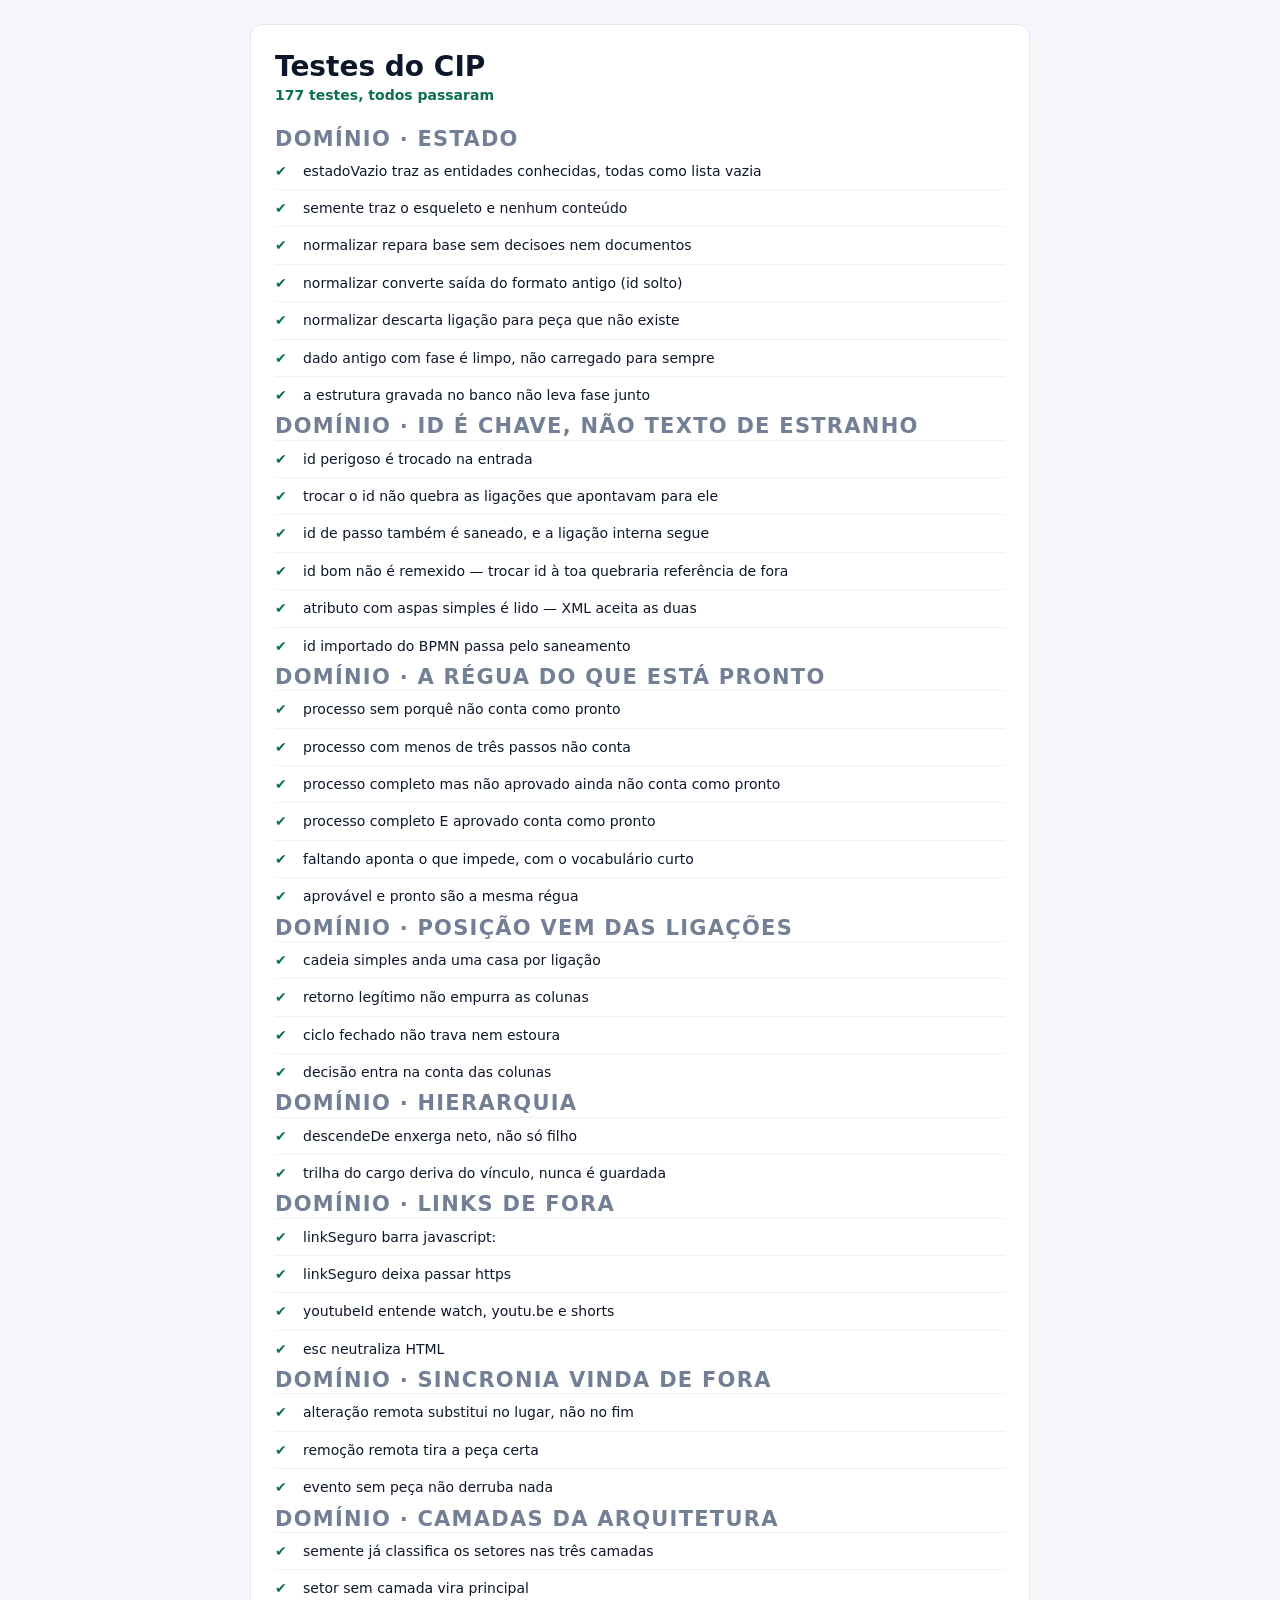
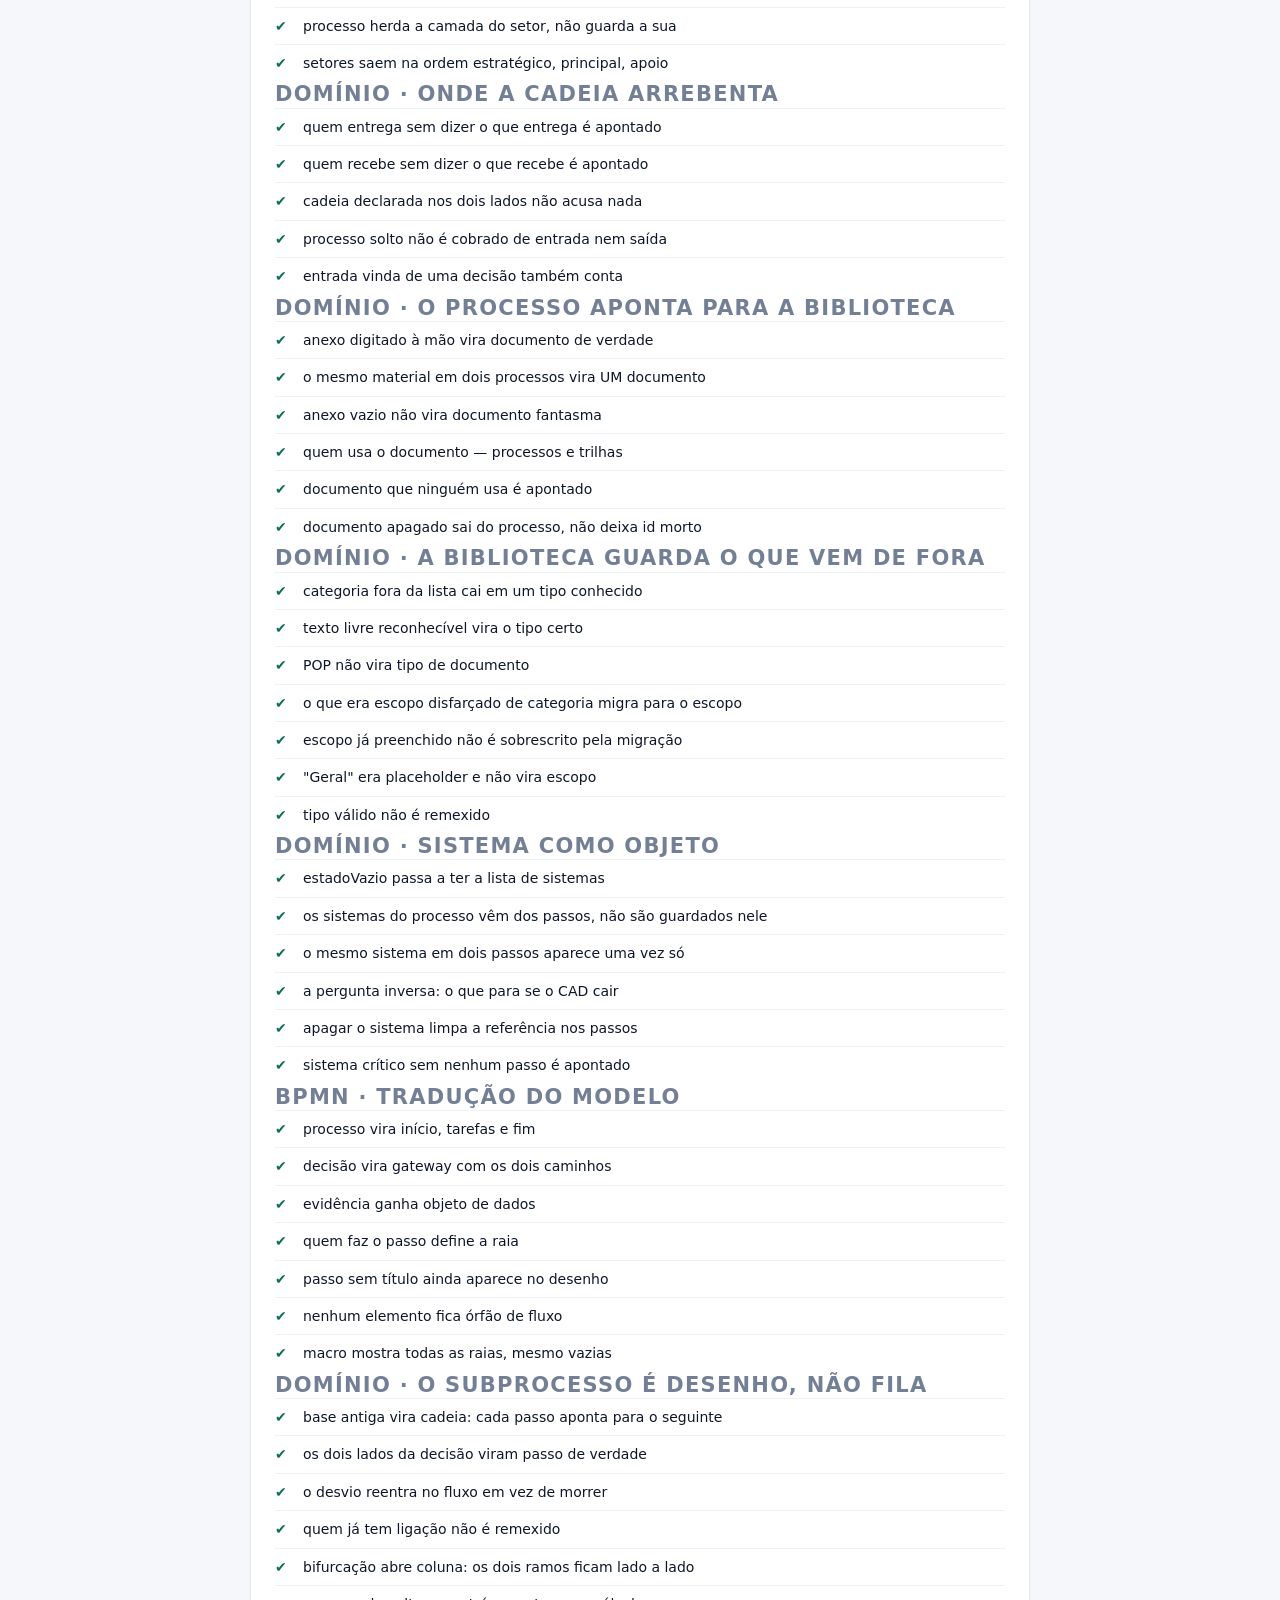
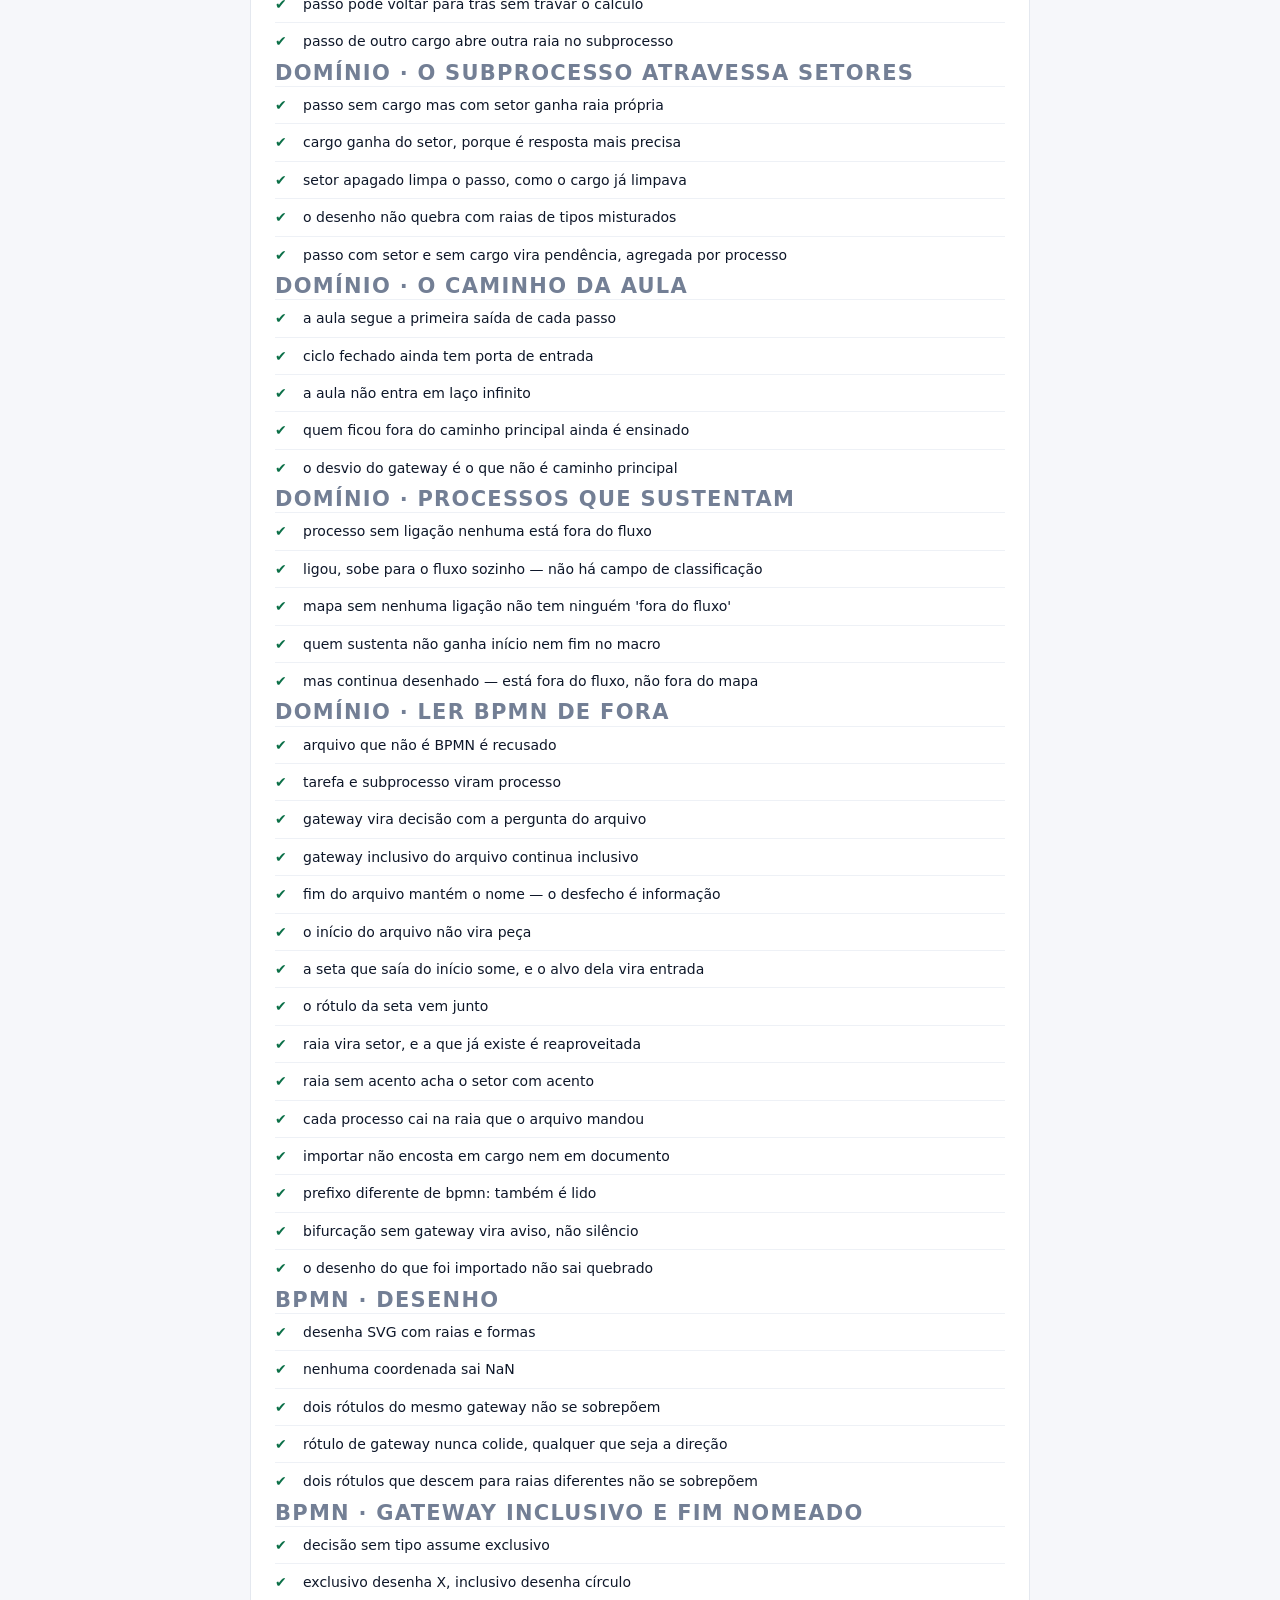
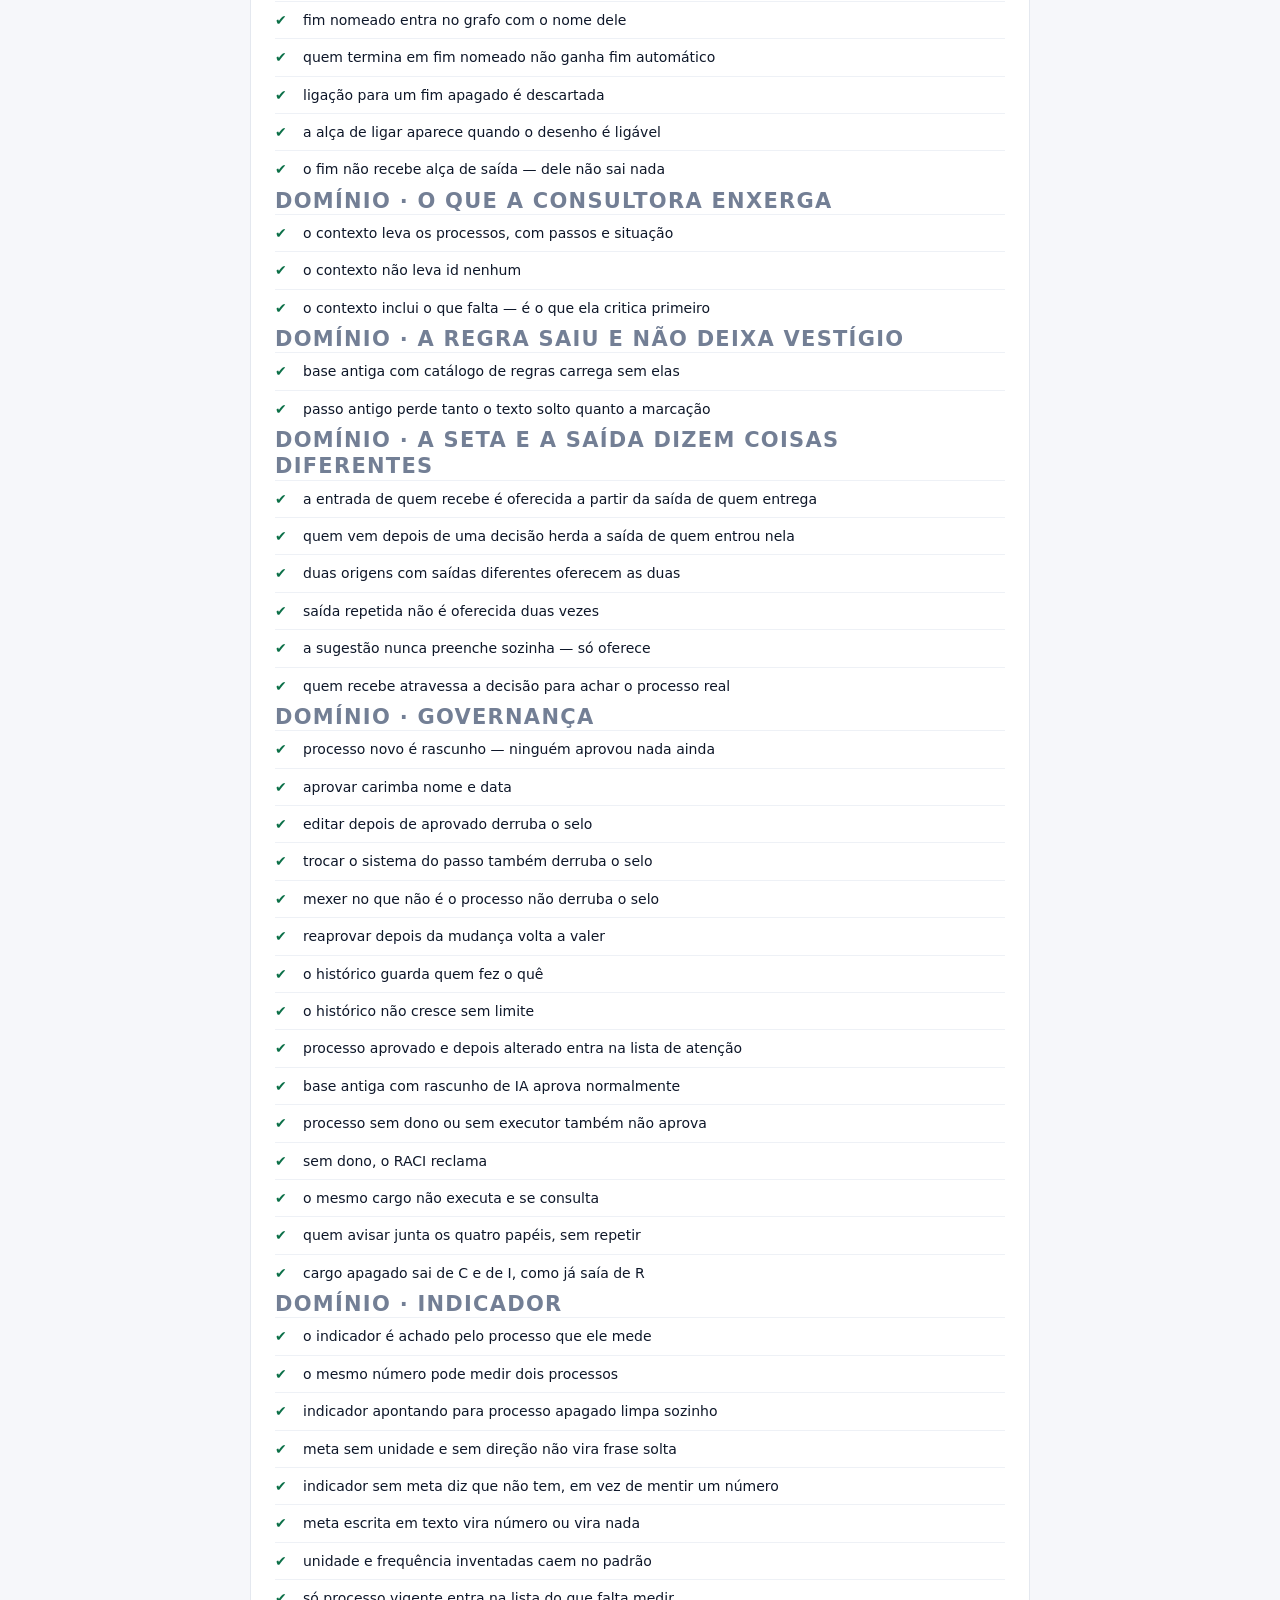
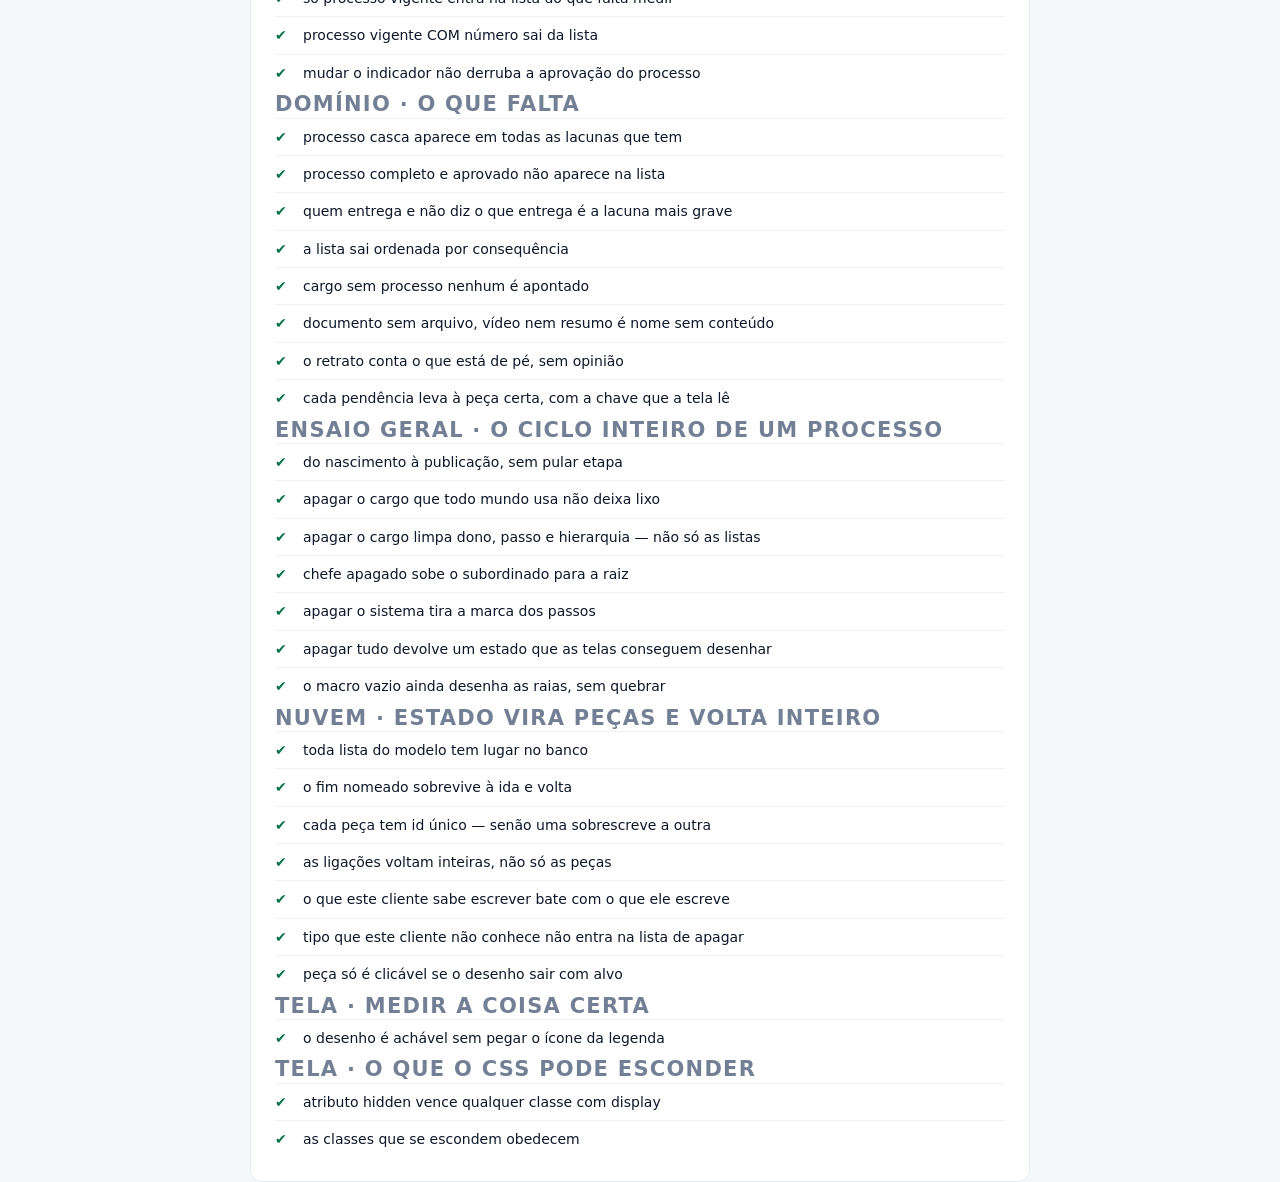
==== commit c232f3a1: "IA vira consultora: opina, não escreve A IA preenchia campo em sete lugares — passo (em duas telas)," ====
--- a/testes.html
+++ b/testes.html
@@ -92,7 +92,7 @@
         return {
           id: "p1", nome: "Processo", setorId: "s-comercial",
           porque: "existe por isso", entrada: "algo chega", saida: "algo sai",
-          donoCargoId: "c-supervisor", cargosIds: ["c-vendedor"], status: "rascunho", revisado: true,
+          donoCargoId: "c-supervisor", cargosIds: ["c-vendedor"], status: "rascunho",
           videoUrl: "", seErrar: "", anexos: [], passos: [], perguntas: [],
           proximos: [], ...extra,
         };
@@ -253,8 +253,6 @@
         return mapeado(p) === true;
       });
 
-      teste("rascunho de IA não conta como pronto até ser revisado", () =>
-        mapeado(proc({ porque: "x", revisado: false, passos: [passo(), passo({ id: "b" }), passo({ id: "c" })] })) === false);
 
       teste("faltando aponta o que impede, com o vocabulário curto", () => {
         state = semente();
@@ -1064,6 +1062,35 @@
         if (alcas.includes("f1")) throw new Error("o fim ganhou alça de saída");
       });
 
+      grupo("Domínio · o que a consultora enxerga");
+
+      /* A IA deixou de preencher campo e passou a opinar. Para opinar sobre um
+         processo ela precisa ver o processo — o contexto antigo mandava só
+         setores e cargos, que bastava para não inventar id. */
+      teste("o contexto leva os processos, com passos e situação", () => {
+        state = normalizar({ ...semente(), processos: [
+          proc({ id: "P", nome: "Orçamento", setorId: "s-comercial", donoCargoId: "c-supervisor",
+                 cargosIds: ["c-vendedor"], passos: [passo({ id: "1", oQue: "Pedir a foto" })] }),
+        ] });
+        const c = contextoParaIA();
+        igual(c.processos.length, 1, "processos:");
+        igual(c.processos[0].passos[0].o_que, "Pedir a foto", "o passo:");
+        igual(c.processos[0].dono, "Supervisor Operacional", "o dono vem por nome:");
+      });
+
+      /* Id não serve para conversar. Se vazasse para o contexto, a consultora
+         acabaria citando "p-3f9a" numa resposta para uma pessoa. */
+      teste("o contexto não leva id nenhum", () => {
+        state = normalizar({ ...semente(), processos: [proc({ id: "P", nome: "Orçamento" })] });
+        const texto = JSON.stringify(contextoParaIA());
+        if (/"(id|setorId|cargoId|donoCargoId|cargosIds)"/.test(texto)) throw new Error("vazou id para a IA");
+      });
+
+      teste("o contexto inclui o que falta — é o que ela critica primeiro", () => {
+        state = normalizar({ ...semente(), processos: [proc({ id: "P", nome: "Sem dono", donoCargoId: "", cargosIds: [] })] });
+        if (!contextoParaIA().o_que_falta.length) throw new Error("a lista do que falta não chegou");
+      });
+
       // ============================================================ TELA
 
       grupo("Domínio · a regra saiu e não deixa vestígio");
@@ -1210,29 +1237,14 @@
         igual(processosQuePedemAtencao().map((p) => p.nome), ["Mexido"]);
       });
 
-      teste("rascunho de IA não pode ser aprovado sem alguém revisar", () => {
-        /* O risco que a auditoria externa apontou depois que a IA escreveu 51
-           passos: aprovar rápido demais o que é plausível mas não confirmado. */
+      /* `revisado` existia porque a IA escrevia nos campos: era a trava que
+         dizia "ninguém conferiu este texto ainda". A IA virou consultora e não
+         escreve em lugar nenhum, então a trava perdeu o objeto — e o vestígio
+         dela não pode voltar de uma base antiga travando aprovação. */
+      teste("base antiga com rascunho de IA aprova normalmente", () => {
         const p = procVivo({ revisado: false, cargosIds: ["c-vendedor"], passos: [passo({ id: "1" })] });
-        const r = aprovarProcesso(p, "Eric");
-        igual([r.ok, situacaoDoProcesso(p)], [false, "rascunho"]);
-        if (!/revisou/i.test(r.motivo)) throw new Error("o motivo não explica: " + r.motivo);
-      });
-
-      teste("depois de revisado, aprova — e o histórico guarda os dois atos", () => {
-        const p = procVivo({ revisado: false, cargosIds: ["c-vendedor"], passos: [passo({ id: "1" })] });
-        marcarRevisado(p, "Vinicius");
-        const r = aprovarProcesso(p, "Eric");
-        igual([r.ok, situacaoDoProcesso(p)], [true, "vigente"]);
-        igual(p.historico.map((h) => [h.quem, h.acao]),
-              [["Vinicius", "revisou o rascunho da IA"], ["Eric", "aprovou"]]);
-      });
-
-      teste("revisar duas vezes não duplica o registro", () => {
-        const p = procVivo({ revisado: false, cargosIds: ["c-vendedor"], passos: [passo({ id: "1" })] });
-        marcarRevisado(p, "Vinicius");
-        marcarRevisado(p, "Eric");
-        igual(p.historico.length, 1);
+        if ("revisado" in p) throw new Error("o campo sobreviveu ao carregamento");
+        igual(aprovarProcesso(p, "Eric").ok, true);
       });
 
       teste("processo sem dono ou sem executor também não aprova", () => {
@@ -1240,13 +1252,6 @@
         const semQuemFaz = procVivo({ cargosIds: [], passos: [passo({ id: "1" })] });
         if (aprovarProcesso(semDono, "Eric").ok) throw new Error("aprovou sem dono");
         if (aprovarProcesso(semQuemFaz, "Eric").ok) throw new Error("aprovou sem executor");
-      });
-
-      teste("rascunho não revisado aparece na lista do que falta", () => {
-        state = normalizar({ ...semente(), processos: [
-          proc({ id: "a", nome: "Rascunho da IA", revisado: false, cargosIds: ["c-vendedor"], passos: [passo({ id: "1" })] }),
-        ] });
-        if (!pendencias().some((x) => x.tipo === "revisao")) throw new Error("passou calado");
       });
 
       teste("sem dono, o RACI reclama", () => {
@@ -1454,8 +1459,7 @@
         p.cargosIds = ["c-vendedor"];
         p.consultadosIds = ["c-admin"];
         p.informadosIds = ["c-diretor"];
-        p.revisado = false;
-        state.indicadores = [{ id: "i1", nome: "Prazo", pergunta: "?", unidade: "dias", direcao: "menor", meta: 2, frequencia: "mensal", processoIds: ["P"] }];
+        state.indicadores =[{ id: "i1", nome: "Prazo", pergunta: "?", unidade: "dias", direcao: "menor", meta: 2, frequencia: "mensal", processoIds: ["P"] }];
         state = normalizar(state);
 
         const vivo = () => state.processos[0];
@@ -1467,13 +1471,8 @@
         igual(quemAvisar(vivo()).length, 4, "RACI completo:");
         igual(processosDoCargo("c-vendedor").map((x) => x.id), ["P"], "trilha do cargo:");
 
-        // 2 · rascunho de IA não aprova
-        if (aprovarProcesso(vivo(), "Eric").ok) throw new Error("aprovou sem revisão");
-        if (!pendencias().some((x) => x.tipo === "revisao")) throw new Error("não apontou o rascunho");
-
-        // 3 · revisar e aprovar
-        marcarRevisado(vivo(), "Vinicius");
-        if (!aprovarProcesso(vivo(), "Eric").ok) throw new Error("não aprovou depois de revisar");
+        // 2 · aprovar
+        if (!aprovarProcesso(vivo(), "Eric").ok) throw new Error("não aprovou um processo completo");
         igual(situacaoDoProcesso(vivo()), "vigente", "depois de aprovar:");
         if (!mapeado(vivo())) throw new Error("aprovado e completo não conta como pronto");
 
@@ -1490,7 +1489,7 @@
         aprovarProcesso(vivo(), "Eric");
         igual([situacaoDoProcesso(vivo()), vivo().aprovacao.nome], ["vigente", "Eric"]);
         igual(vivo().historico.map((h) => h.acao),
-              ["revisou o rascunho da IA", "aprovou", "aprovou"], "histórico do ciclo:");
+              ["aprovou", "aprovou"], "histórico do ciclo:");
 
         // 7 · o desenho do subprocesso sai inteiro
         const html = bpmnDesenhar(bpmnDoProcesso(vivo()));
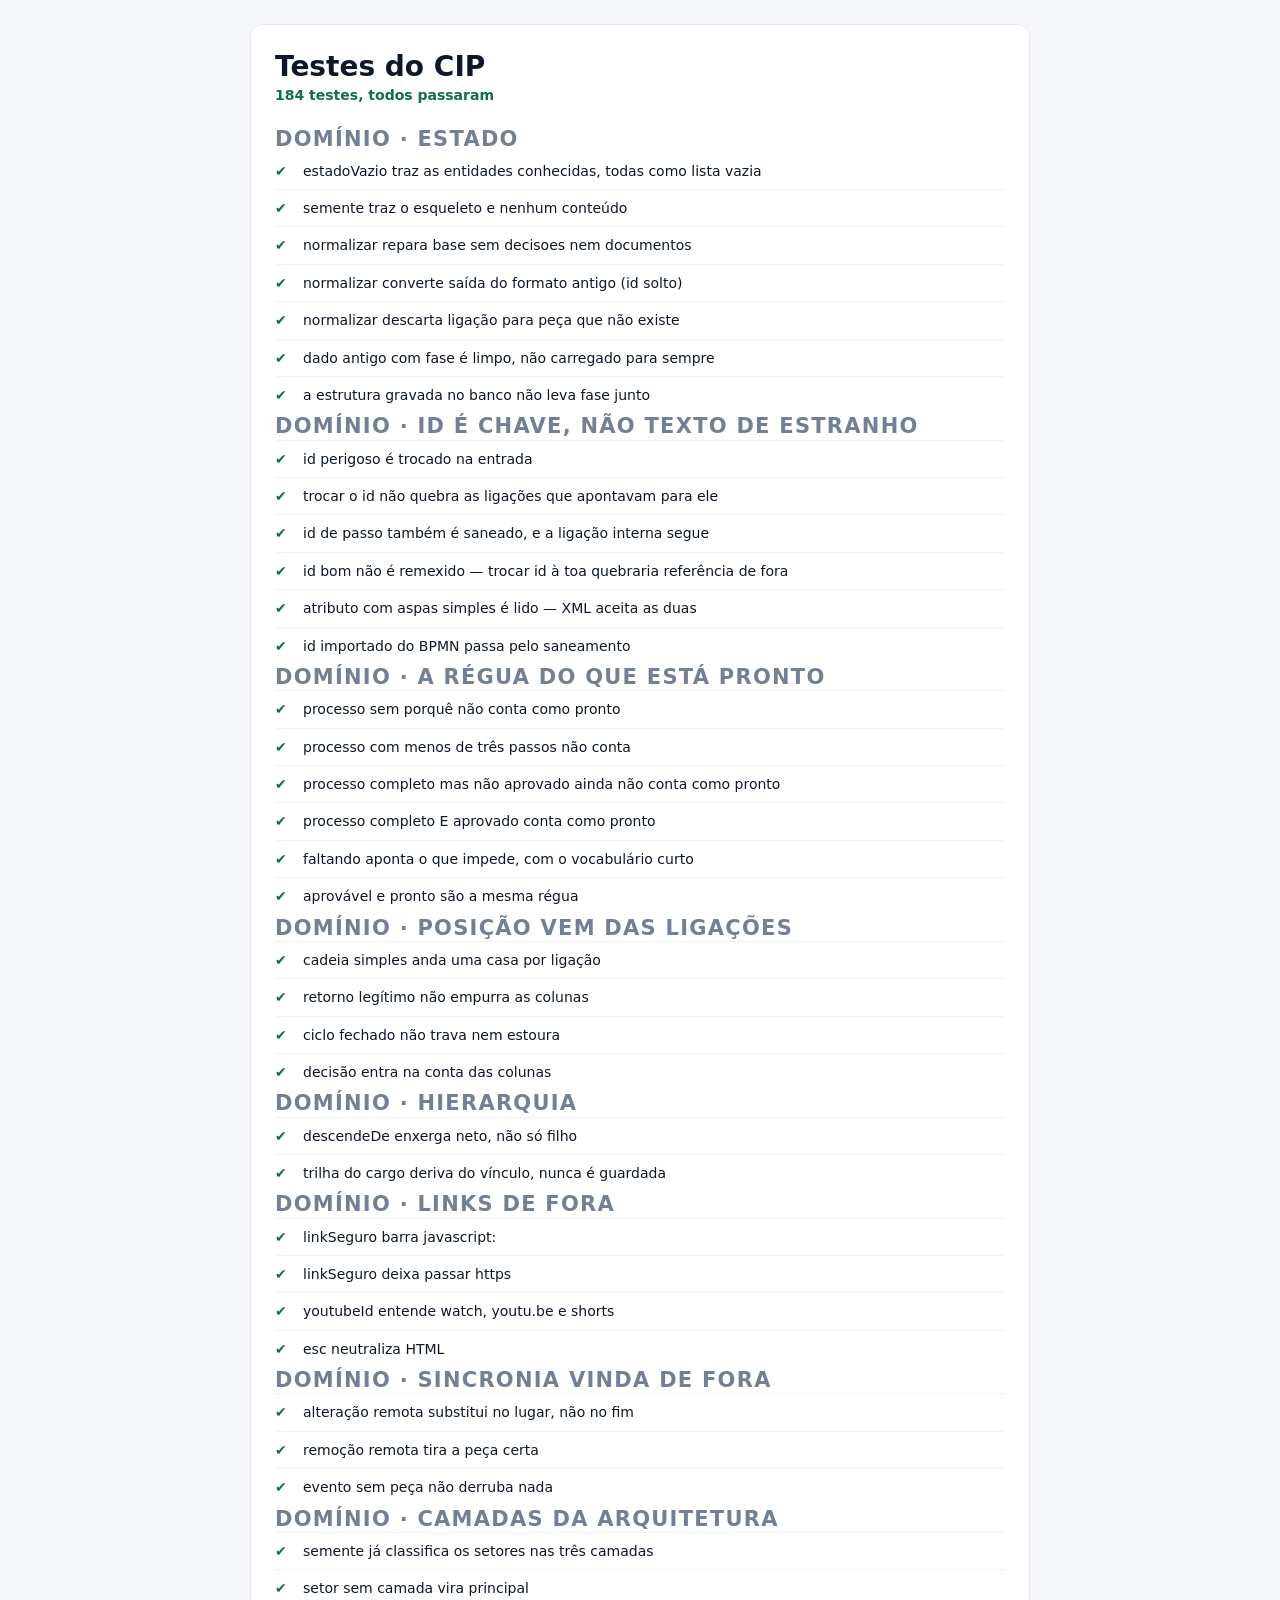
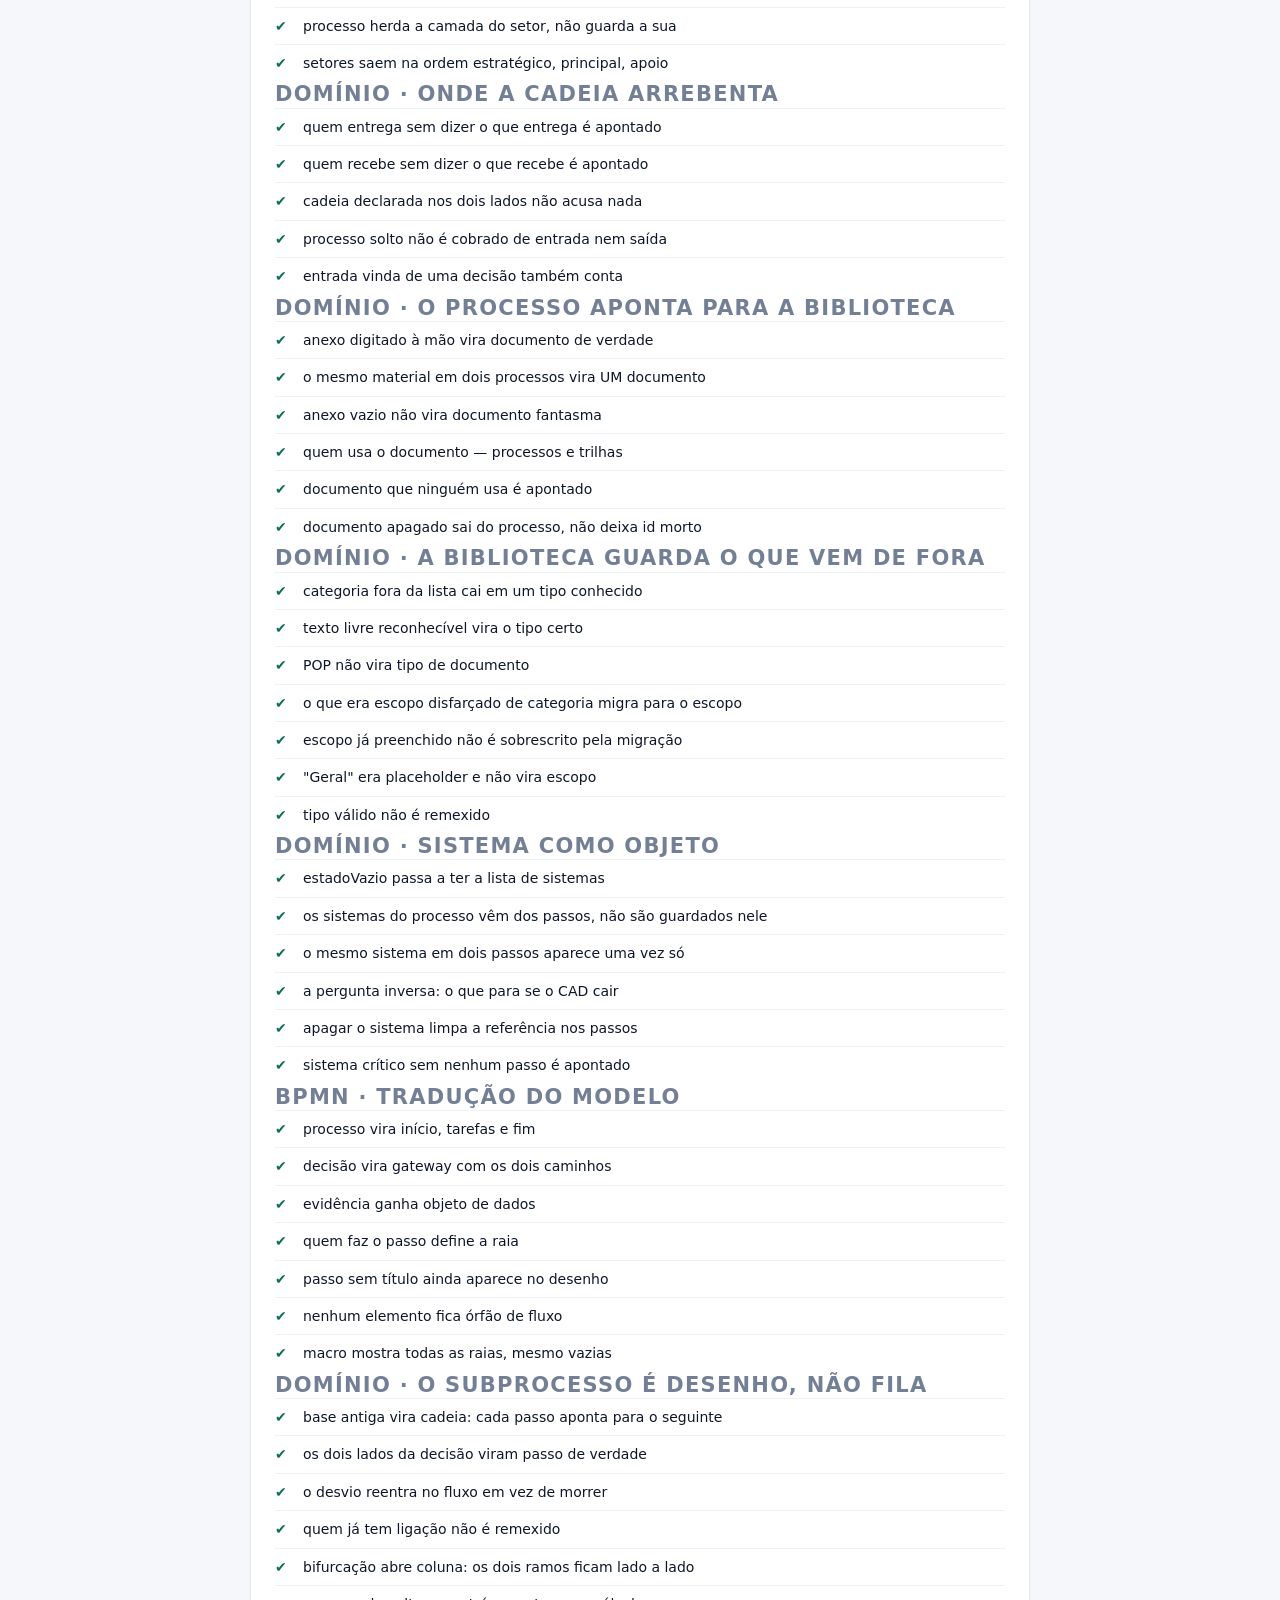
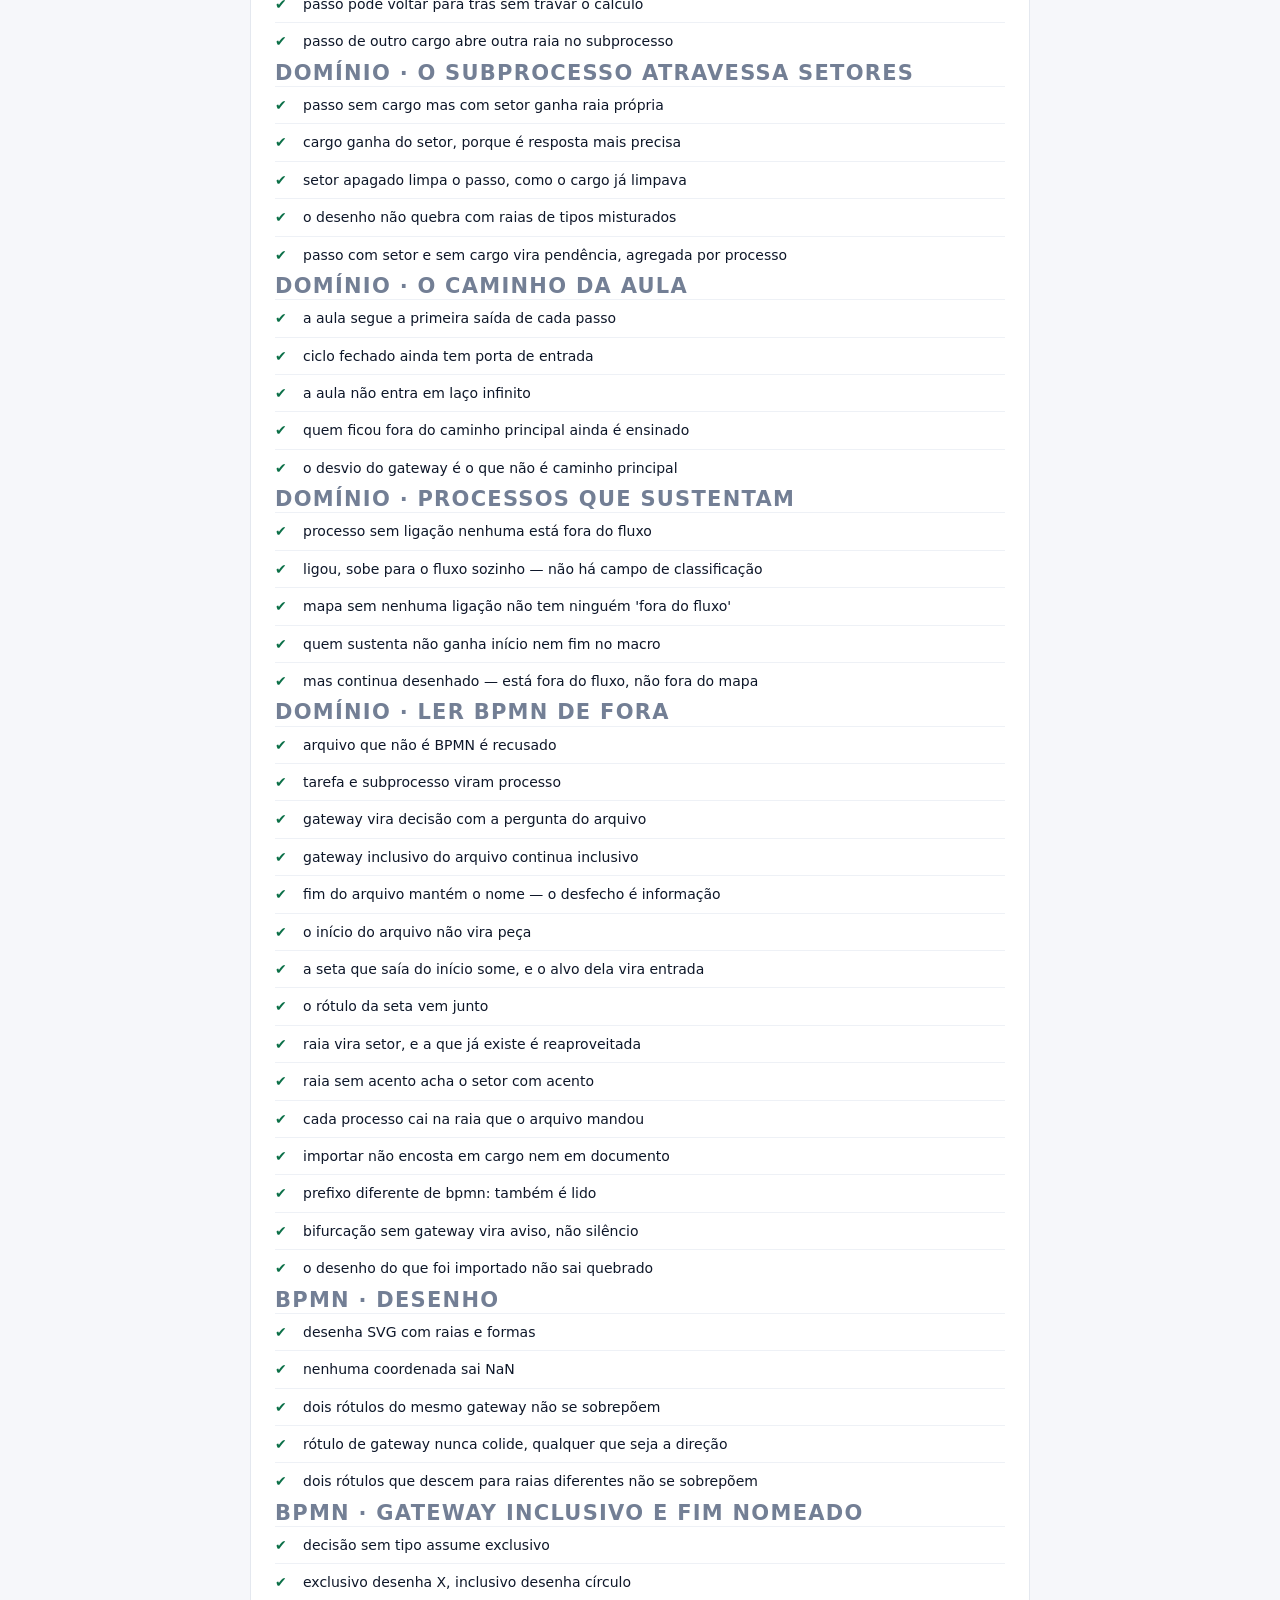
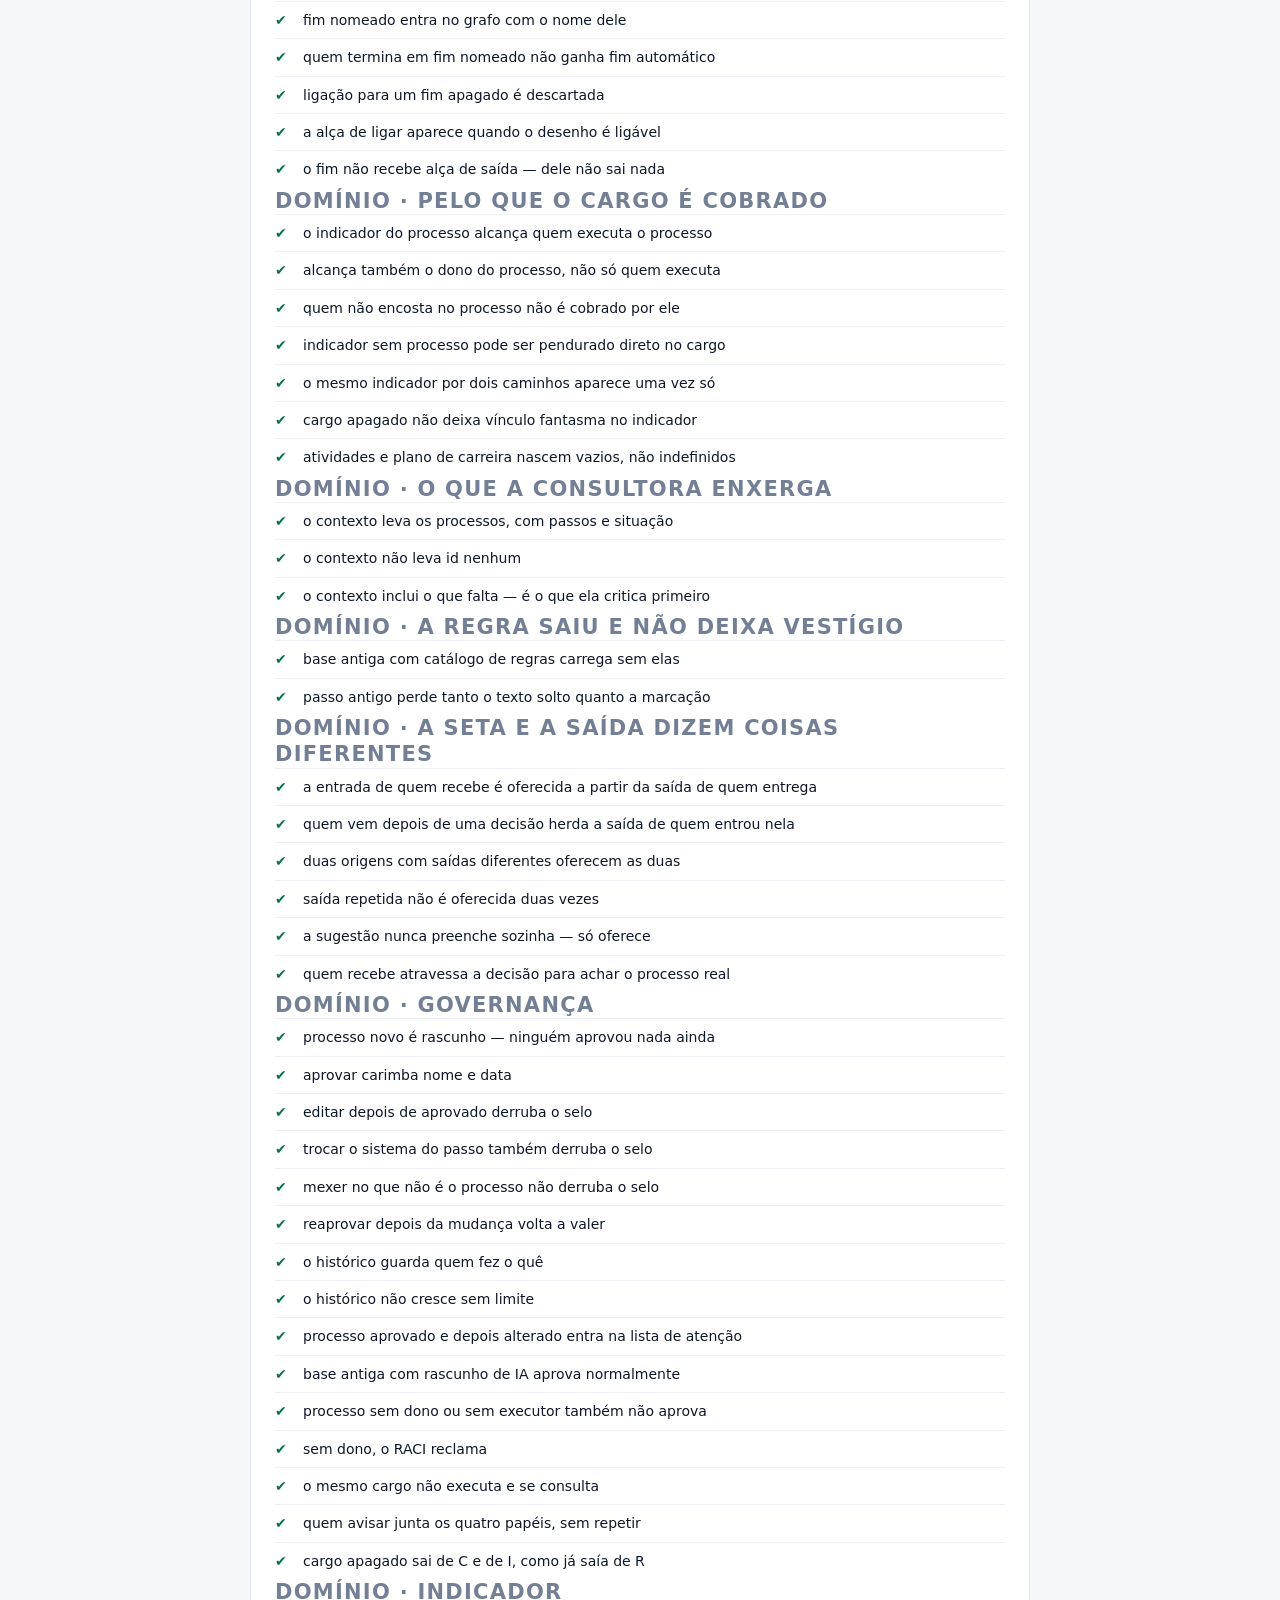
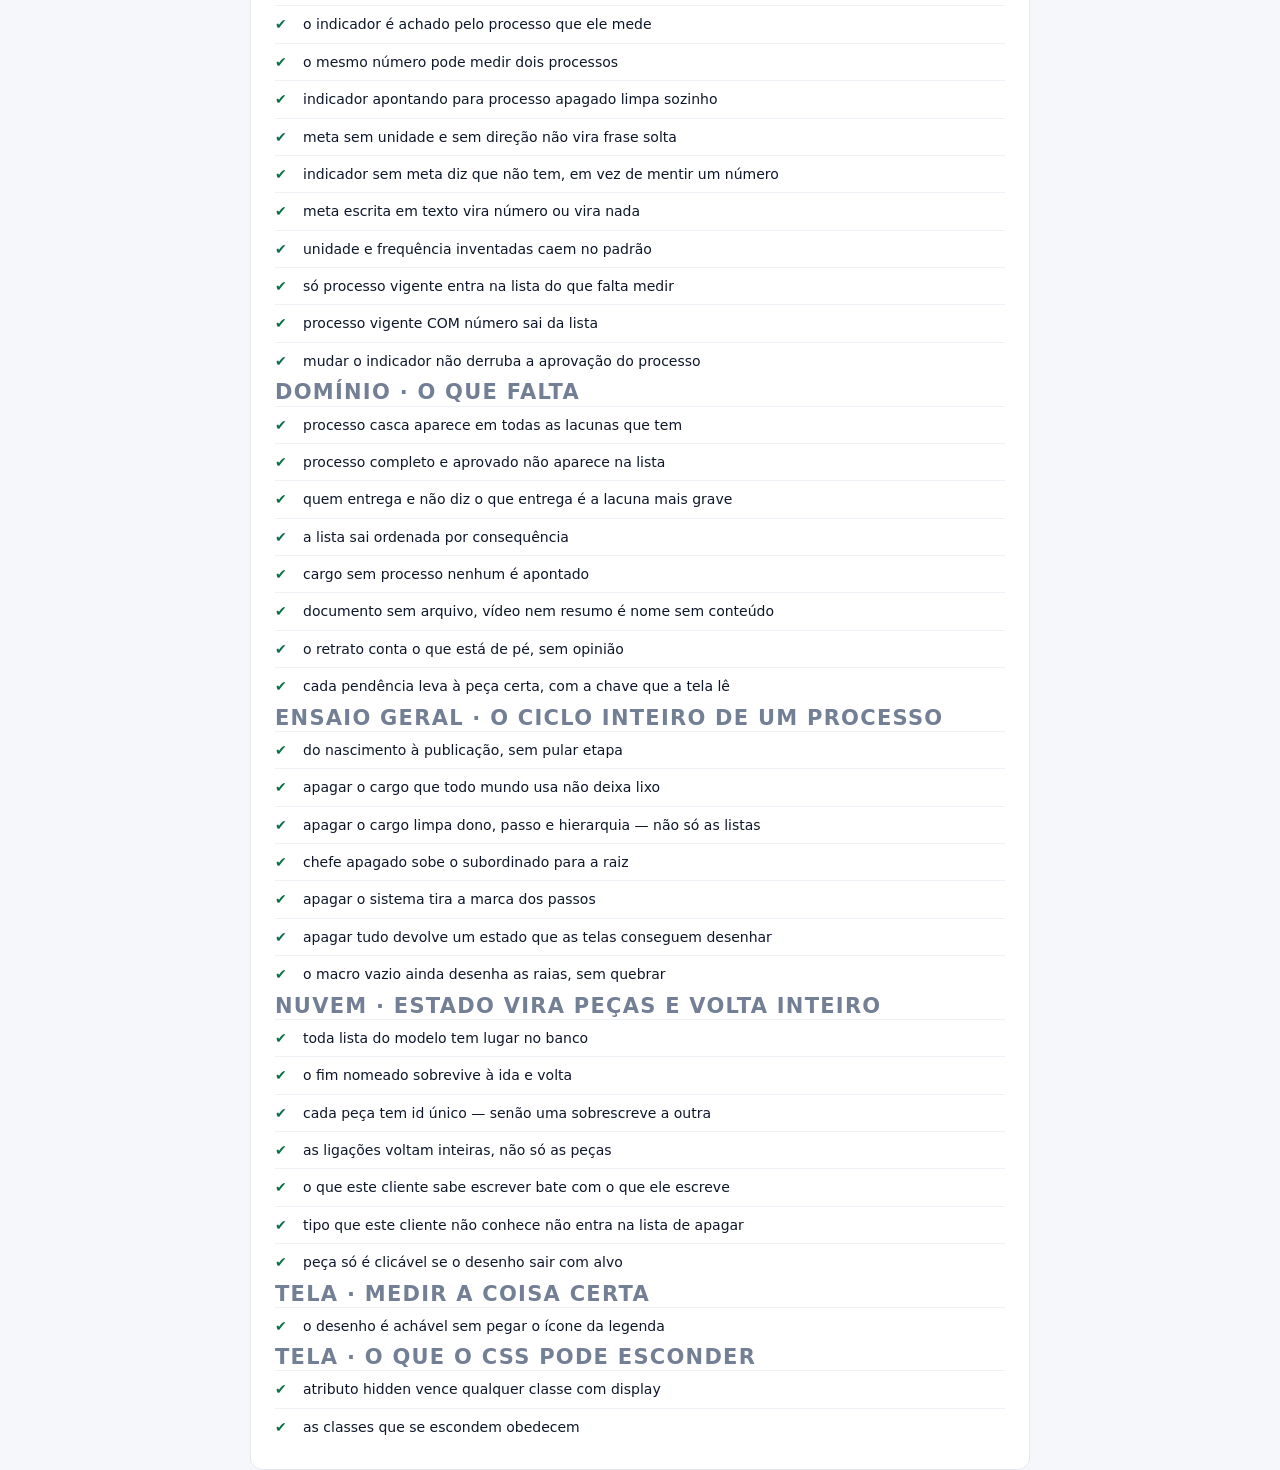
==== commit db6419f6: "Cargo ganha atividades, plano de carreira e pelo que é cobrado Três perguntas que a descrição de car" ====
--- a/testes.html
+++ b/testes.html
@@ -1062,6 +1062,65 @@
         if (alcas.includes("f1")) throw new Error("o fim ganhou alça de saída");
       });
 
+      grupo("Domínio · pelo que o cargo é cobrado");
+
+      const indicadorDeTeste = (extra = {}) => ({
+        id: "i1", nome: "Prazo de resposta", pergunta: "?", unidade: "dias",
+        direcao: "menor", meta: 2, frequencia: "mensal", processoIds: [], cargoIds: [], ...extra,
+      });
+
+      /* O ganho todo: a cobrança do cargo é deduzida dos processos, nunca
+         redigitada. Cópia digitada é a que fica velha no dia em que a meta muda. */
+      teste("o indicador do processo alcança quem executa o processo", () => {
+        state = normalizar({ ...semente(),
+          processos: [proc({ id: "P", nome: "Orçamento", cargosIds: ["c-vendedor"] })],
+          indicadores: [indicadorDeTeste({ processoIds: ["P"] })] });
+        const cob = cobrancasDoCargo("c-vendedor");
+        igual(cob.map((x) => x.indicador.nome), ["Prazo de resposta"], "chegou:");
+        igual(cob[0].processos, ["Orçamento"], "e diz de onde vem:");
+      });
+
+      teste("alcança também o dono do processo, não só quem executa", () => {
+        state = normalizar({ ...semente(),
+          processos: [proc({ id: "P", nome: "Orçamento", donoCargoId: "c-supervisor", cargosIds: [] })],
+          indicadores: [indicadorDeTeste({ processoIds: ["P"] })] });
+        igual(cobrancasDoCargo("c-supervisor").length, 1);
+      });
+
+      teste("quem não encosta no processo não é cobrado por ele", () => {
+        state = normalizar({ ...semente(),
+          processos: [proc({ id: "P", cargosIds: ["c-vendedor"] })],
+          indicadores: [indicadorDeTeste({ processoIds: ["P"] })] });
+        igual(cobrancasDoCargo("c-tecnico"), []);
+      });
+
+      /* "Horas de treinamento" não passa por processo nenhum e ficaria de fora
+         se a dedução fosse o único caminho. */
+      teste("indicador sem processo pode ser pendurado direto no cargo", () => {
+        state = normalizar({ ...semente(), indicadores: [indicadorDeTeste({ cargoIds: ["c-vendedor"] })] });
+        const cob = cobrancasDoCargo("c-vendedor");
+        igual([cob.length, cob[0].direto, cob[0].processos], [1, true, []]);
+      });
+
+      teste("o mesmo indicador por dois caminhos aparece uma vez só", () => {
+        state = normalizar({ ...semente(),
+          processos: [proc({ id: "P", nome: "Orçamento", cargosIds: ["c-vendedor"] })],
+          indicadores: [indicadorDeTeste({ processoIds: ["P"], cargoIds: ["c-vendedor"] })] });
+        const cob = cobrancasDoCargo("c-vendedor");
+        igual([cob.length, cob[0].direto, cob[0].processos], [1, true, ["Orçamento"]]);
+      });
+
+      teste("cargo apagado não deixa vínculo fantasma no indicador", () => {
+        state = normalizar({ ...semente(), indicadores: [indicadorDeTeste({ cargoIds: ["c-vendedor", "fantasma"] })] });
+        igual(state.indicadores[0].cargoIds, ["c-vendedor"]);
+      });
+
+      teste("atividades e plano de carreira nascem vazios, não indefinidos", () => {
+        state = normalizar({ ...semente() });
+        const c = state.cargos[0];
+        igual([c.atividades, c.planoDeCarreira], ["", ""]);
+      });
+
       grupo("Domínio · o que a consultora enxerga");
 
       /* A IA deixou de preencher campo e passou a opinar. Para opinar sobre um
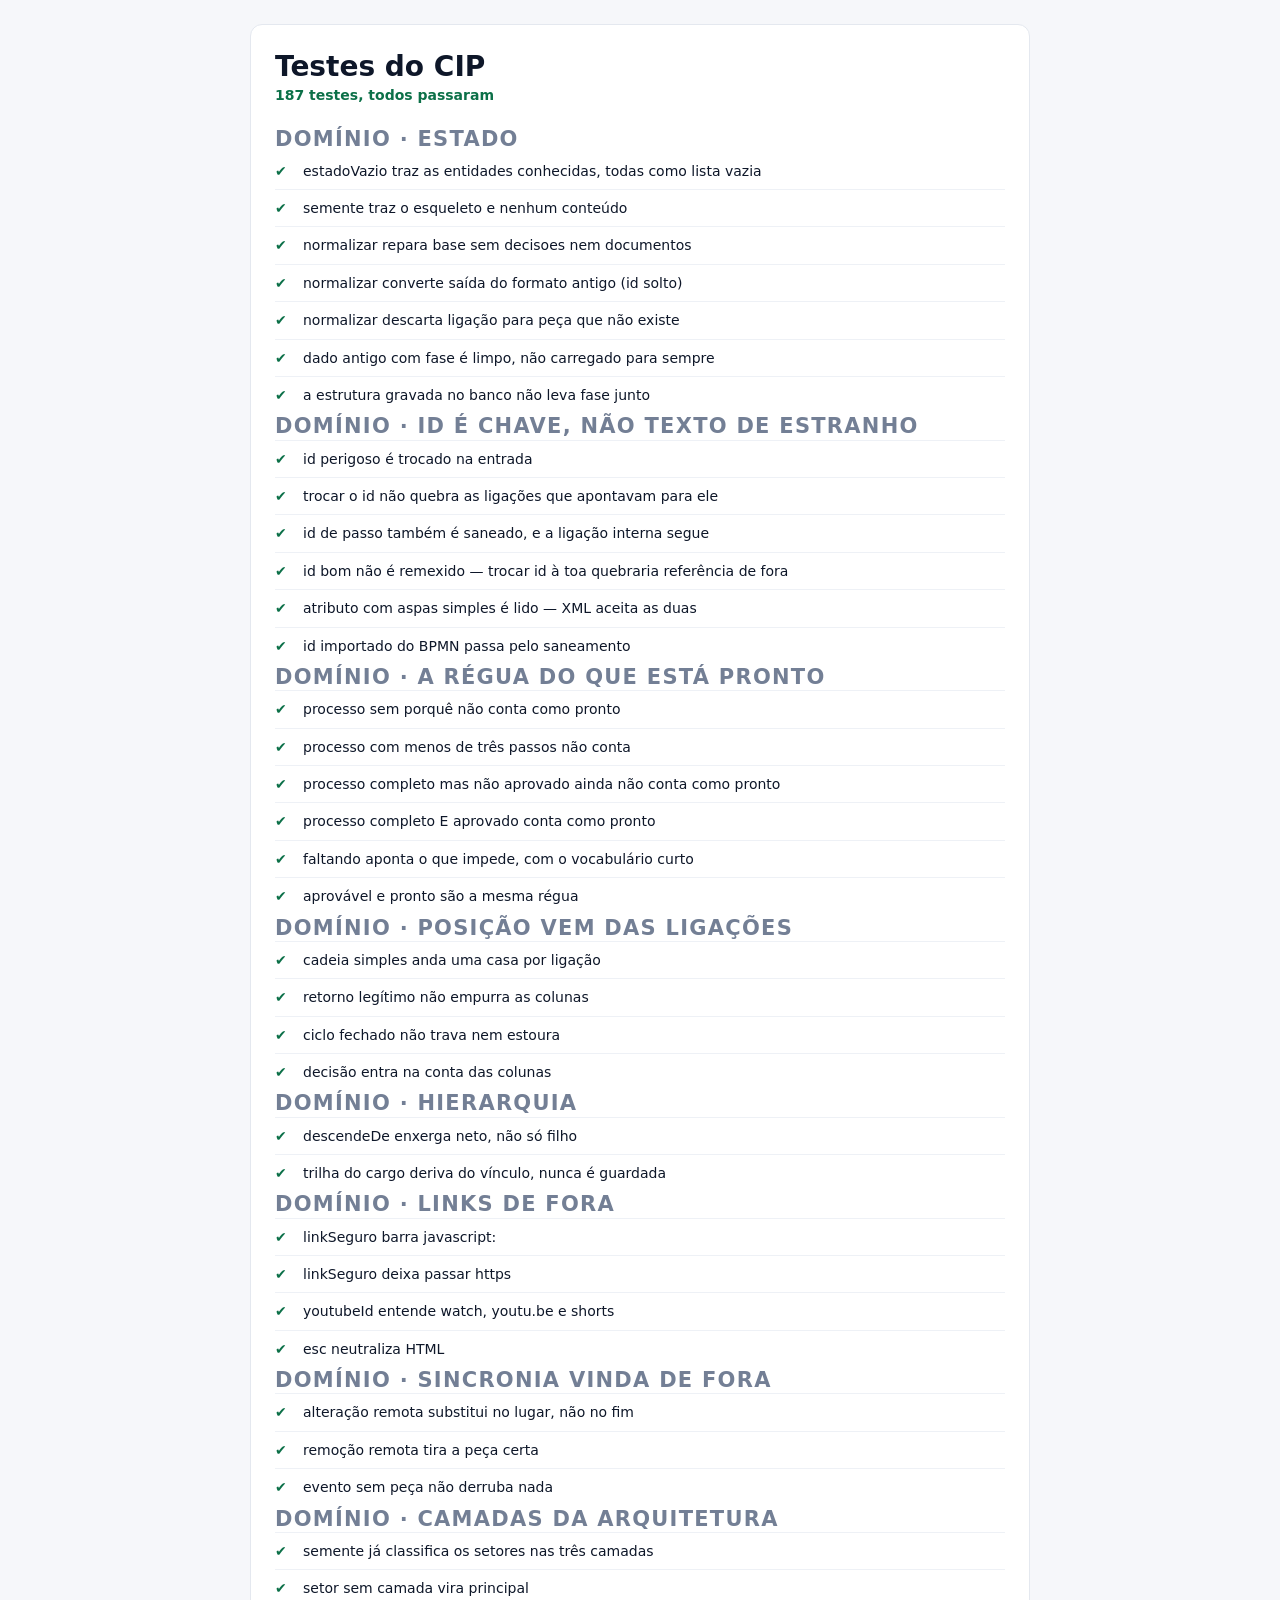
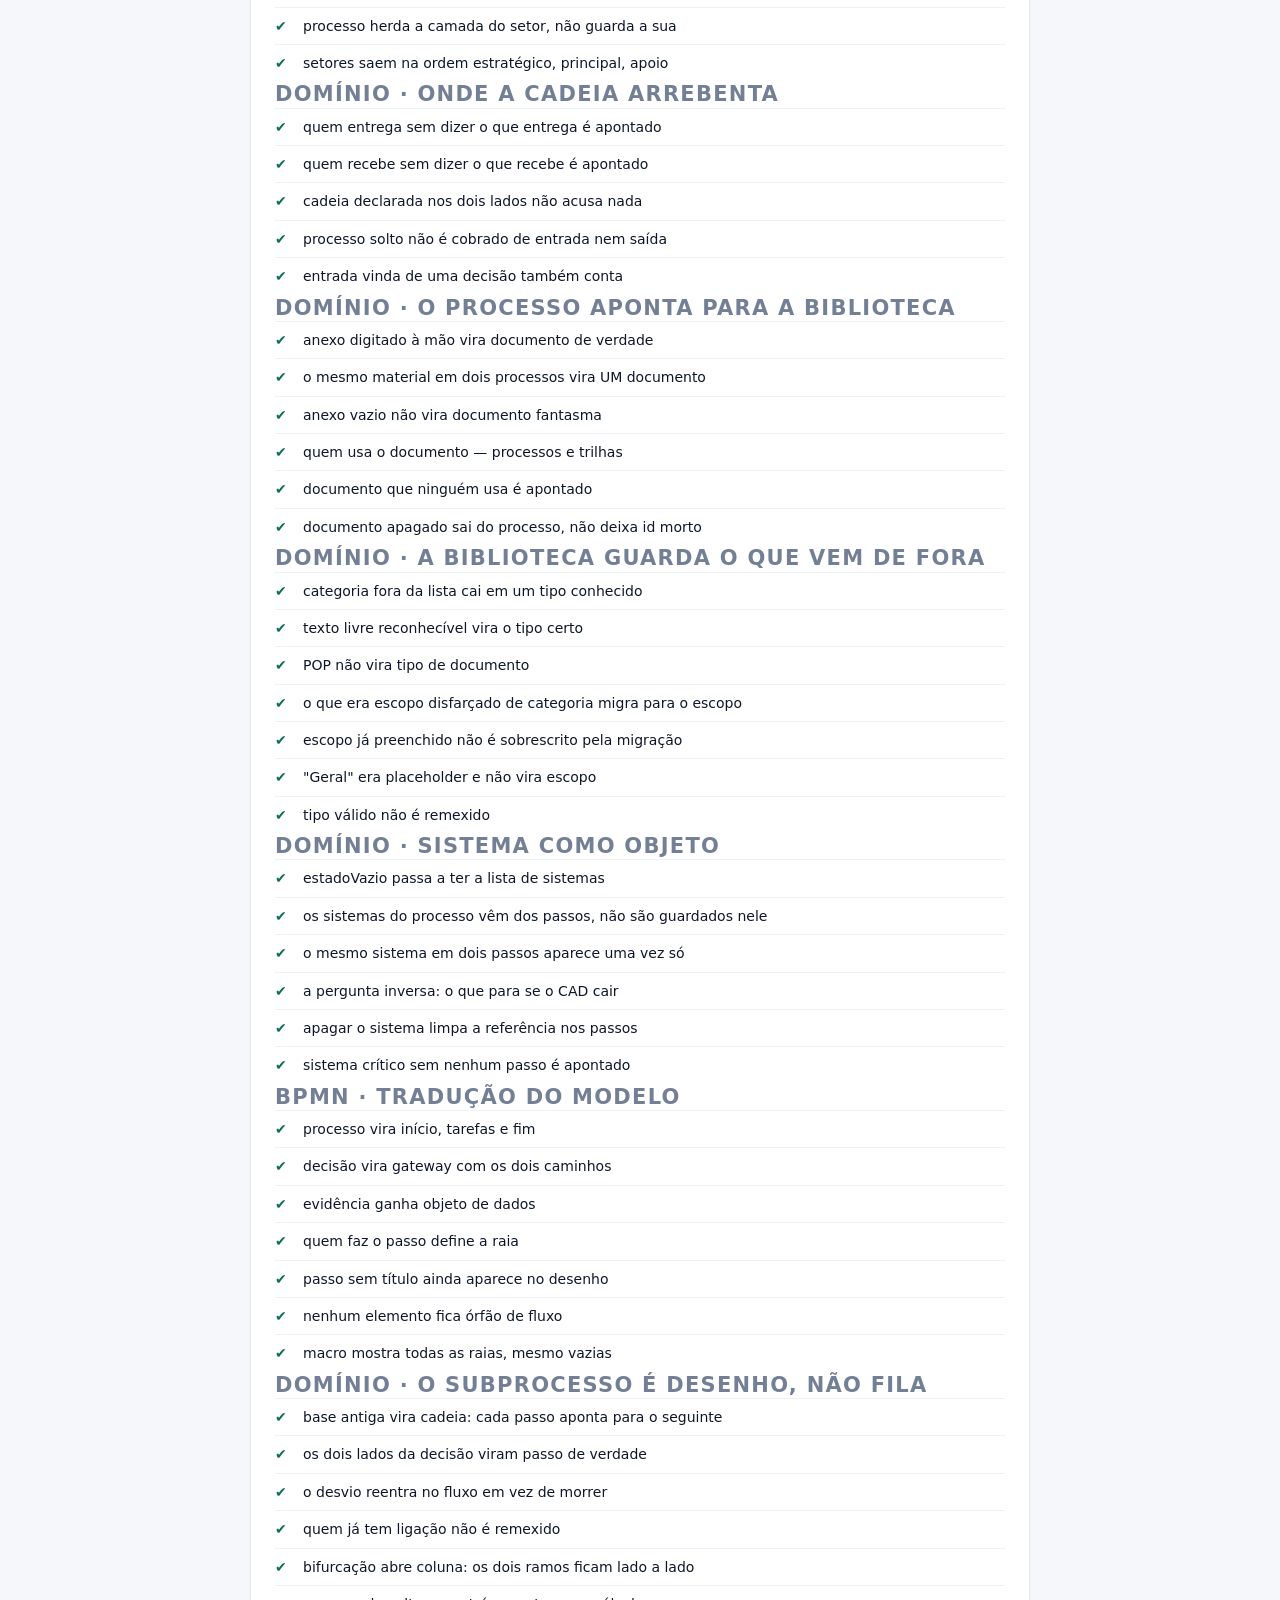
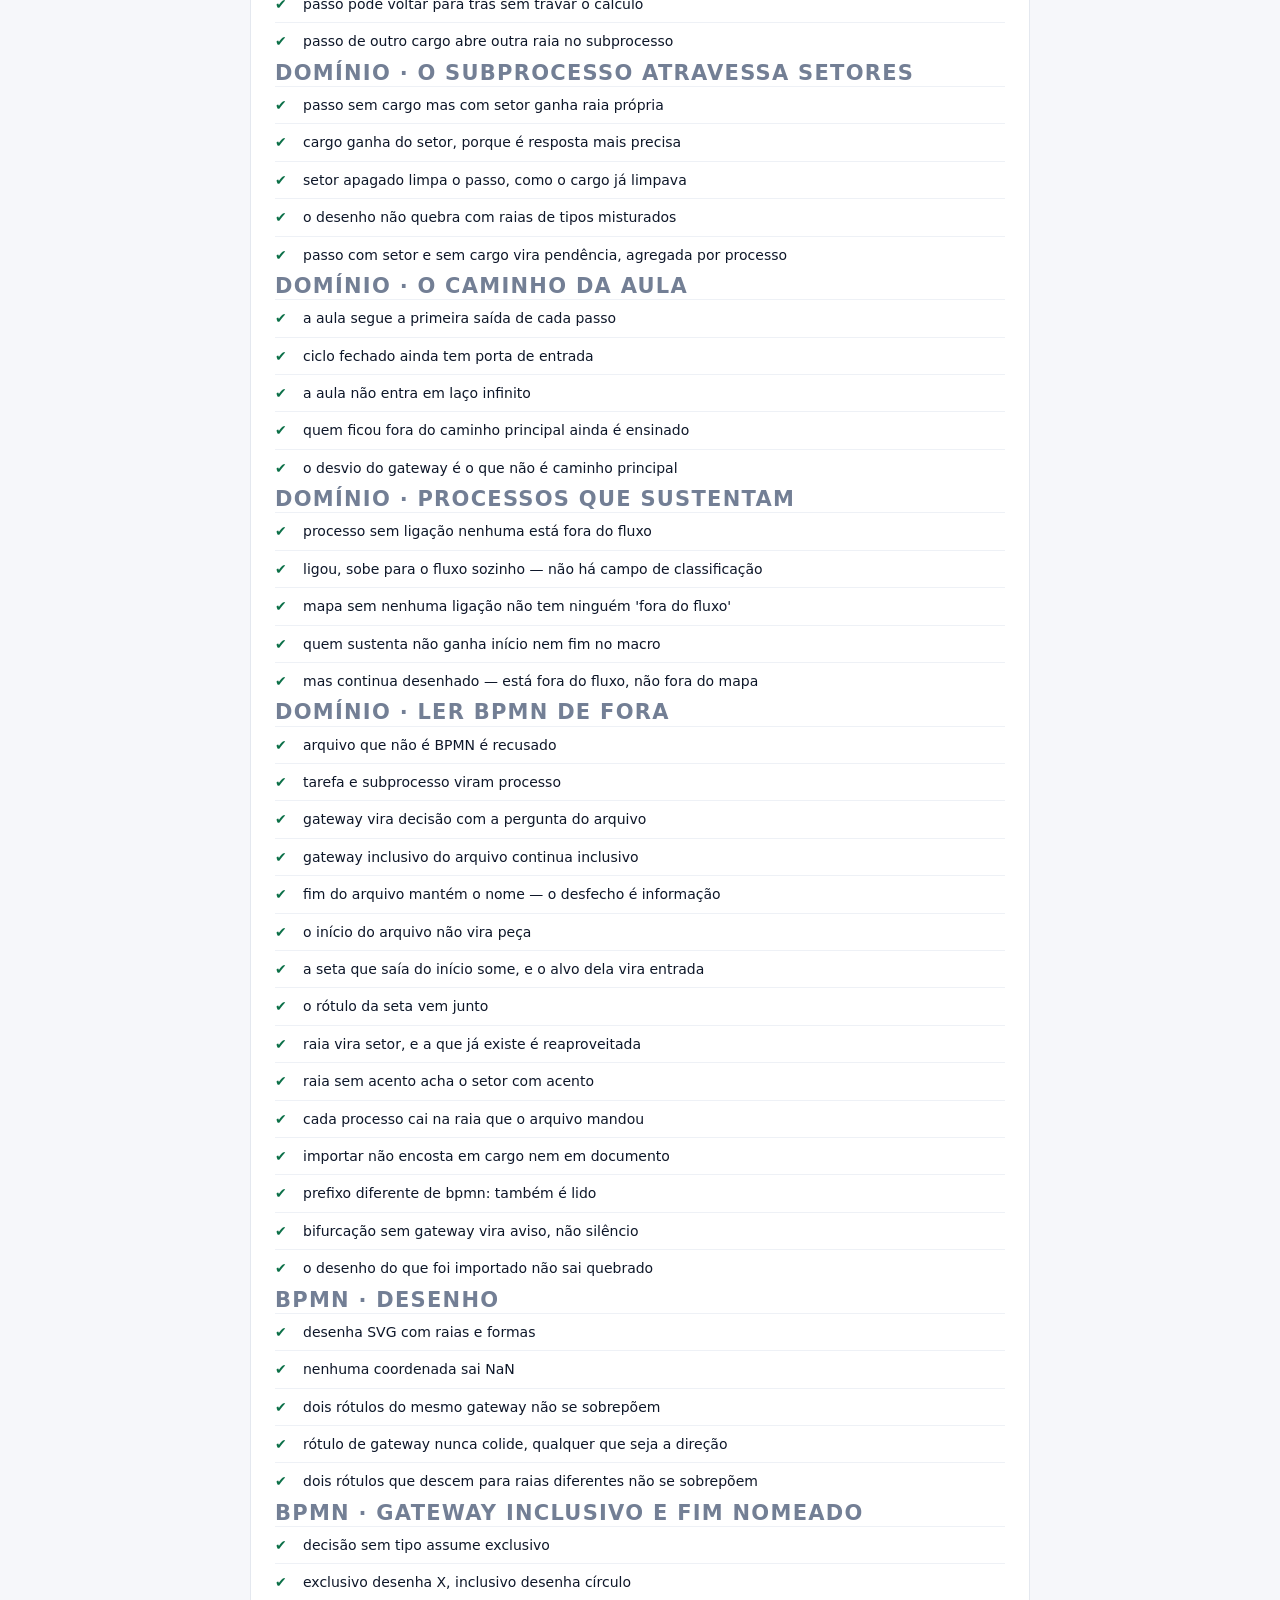
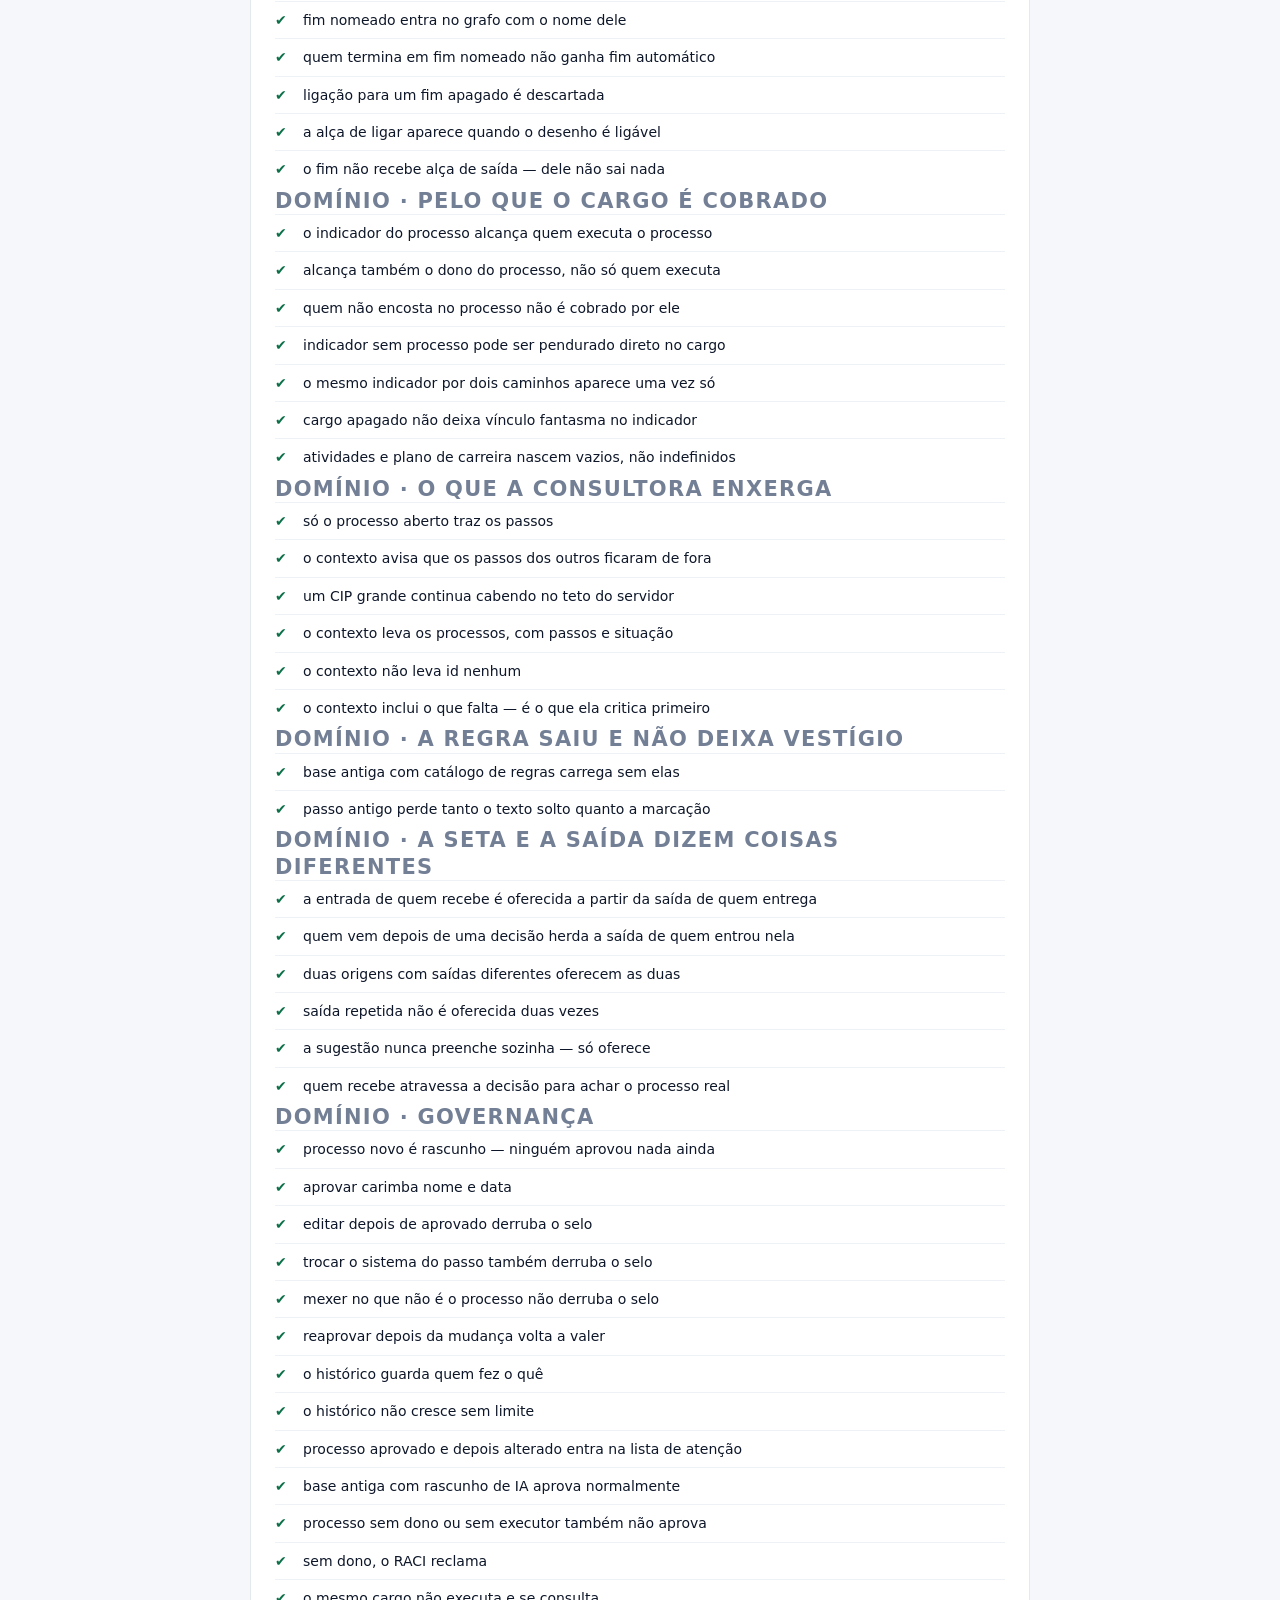
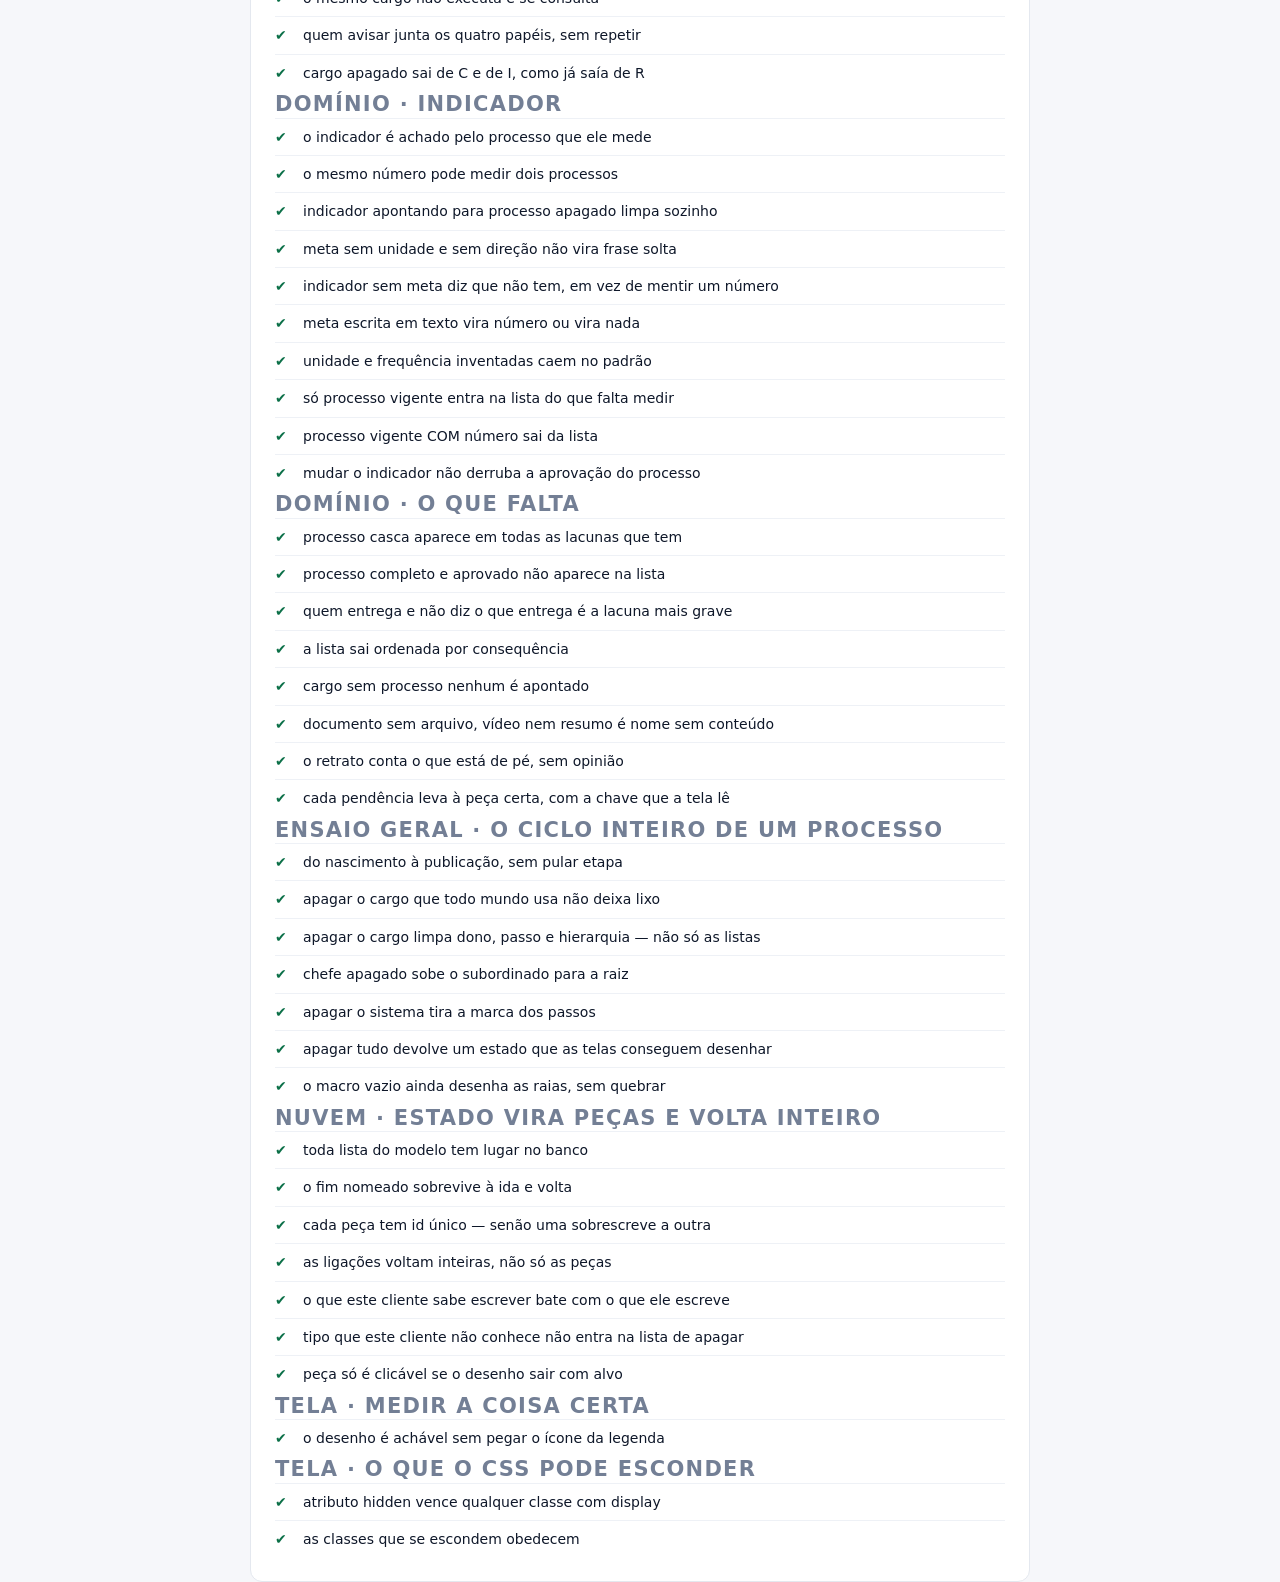
==== commit 1054fff0: "Contexto da IA em duas camadas: o mapa sempre, os passos só do aberto Medi o contexto com um CIP do " ====
--- a/testes.html
+++ b/testes.html
@@ -1126,12 +1126,52 @@
       /* A IA deixou de preencher campo e passou a opinar. Para opinar sobre um
          processo ela precisa ver o processo — o contexto antigo mandava só
          setores e cargos, que bastava para não inventar id. */
+      /* O teto do servidor é 60 mil caracteres. Mandando os passos de todos os
+         processos, 19 processos bem escritos davam 61 mil — e o servidor
+         fatiava o JSON no meio de uma palavra. Só os passos do processo aberto
+         vêm; o resto é o mapa. */
+      teste("só o processo aberto traz os passos", () => {
+        state = normalizar({ ...semente(), processos: [
+          proc({ id: "A", nome: "Aberto", passos: [passo({ id: "1", oQue: "Fazer" })] }),
+          proc({ id: "B", nome: "Fechado", passos: [passo({ id: "2", oQue: "Outra coisa" })] }),
+        ] });
+        const c = contextoParaIA(state, { processoId: "A" });
+        const aberto = c.processos.find((p) => p.nome === "Aberto");
+        const fechado = c.processos.find((p) => p.nome === "Fechado");
+        igual(aberto.passos.length, 1, "o aberto traz passos:");
+        if ("passos" in fechado) throw new Error("o fechado mandou passos junto");
+        igual(fechado.quantos_passos, 1, "mas diz quantos tem:");
+      });
+
+      /* Sem a nota, a IA lê "processo sem passos" e conclui que o trabalho não
+         foi descrito — quando ele foi, só não veio nesta pergunta. */
+      teste("o contexto avisa que os passos dos outros ficaram de fora", () => {
+        state = normalizar({ ...semente(), processos: [proc({ id: "A" })] });
+        if (!contextoParaIA(state, { processoId: "A" }).nota) throw new Error("sem aviso");
+        if (!contextoParaIA(state).nota) throw new Error("sem aviso quando nada está aberto");
+      });
+
+      teste("um CIP grande continua cabendo no teto do servidor", () => {
+        const cheio = (n) => ({ id: "p" + n, nome: "Processo " + n, setorId: "s-comercial",
+          donoCargoId: "c-supervisor", cargosIds: ["c-vendedor"], status: "rascunho", videoUrl: "",
+          porque: "Existe para garantir que o cliente receba o que comprou.",
+          entrada: "Pedido", saida: "Serviço feito", documentoIds: [], perguntas: [], proximos: [],
+          passos: Array.from({ length: 8 }, (_, i) => passo({ id: n + "-" + i,
+            oQue: "Conferir a etiqueta do extintor e registrar o número de série",
+            comoFazer: "Abra o app, tire a foto da etiqueta, confira se o número bate e salve.",
+            porque: "Sem o número a rastreabilidade se perde e o laudo não vale.",
+            armadilha: "Etiqueta apagada: não invente o número, chame o supervisor." })) });
+        state = normalizar({ ...semente(), processos: Array.from({ length: 150 }, (_, n) => cheio(n)) });
+        const tamanho = JSON.stringify(contextoParaIA(state, { processoId: "p0" })).length;
+        if (tamanho > 60000) throw new Error(`estourou o teto: ${tamanho} caracteres`);
+      });
+
       teste("o contexto leva os processos, com passos e situação", () => {
         state = normalizar({ ...semente(), processos: [
           proc({ id: "P", nome: "Orçamento", setorId: "s-comercial", donoCargoId: "c-supervisor",
                  cargosIds: ["c-vendedor"], passos: [passo({ id: "1", oQue: "Pedir a foto" })] }),
         ] });
-        const c = contextoParaIA();
+        const c = contextoParaIA(state, { processoId: "P" });
         igual(c.processos.length, 1, "processos:");
         igual(c.processos[0].passos[0].o_que, "Pedir a foto", "o passo:");
         igual(c.processos[0].dono, "Supervisor Operacional", "o dono vem por nome:");
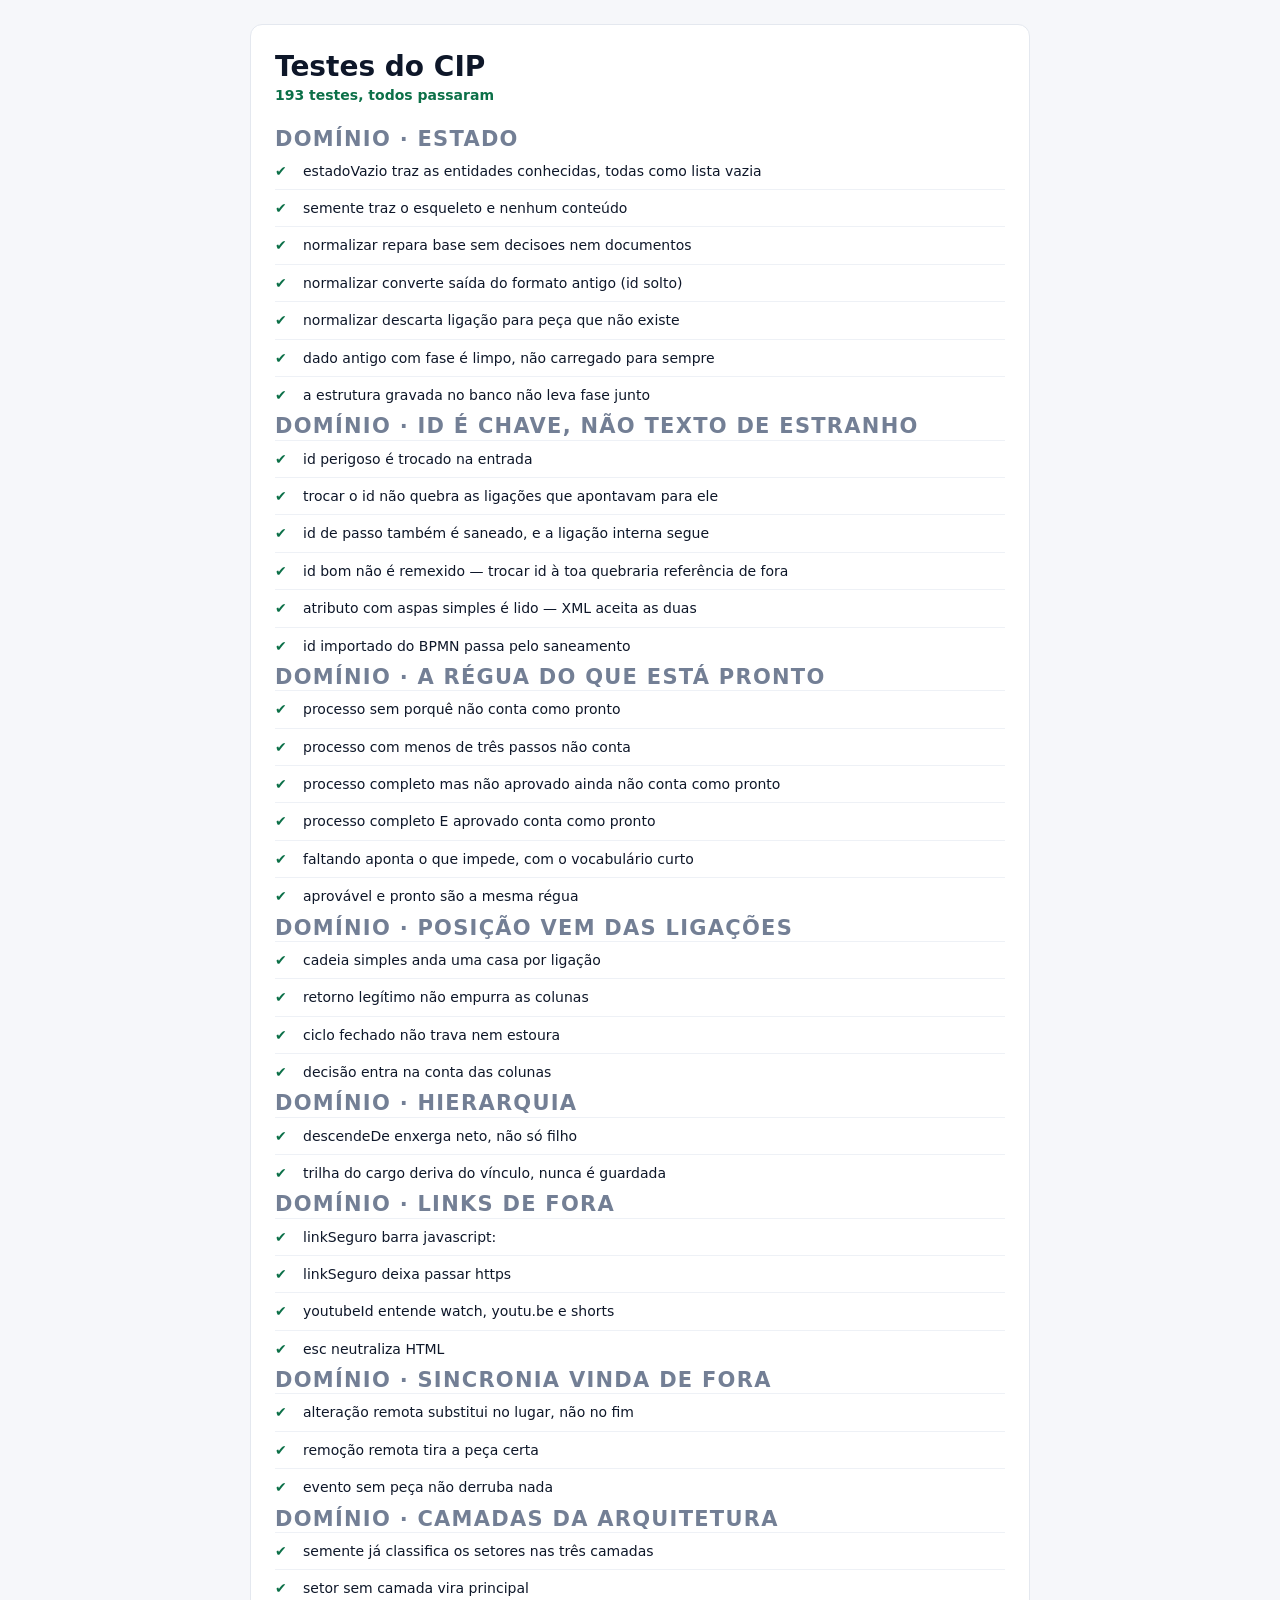
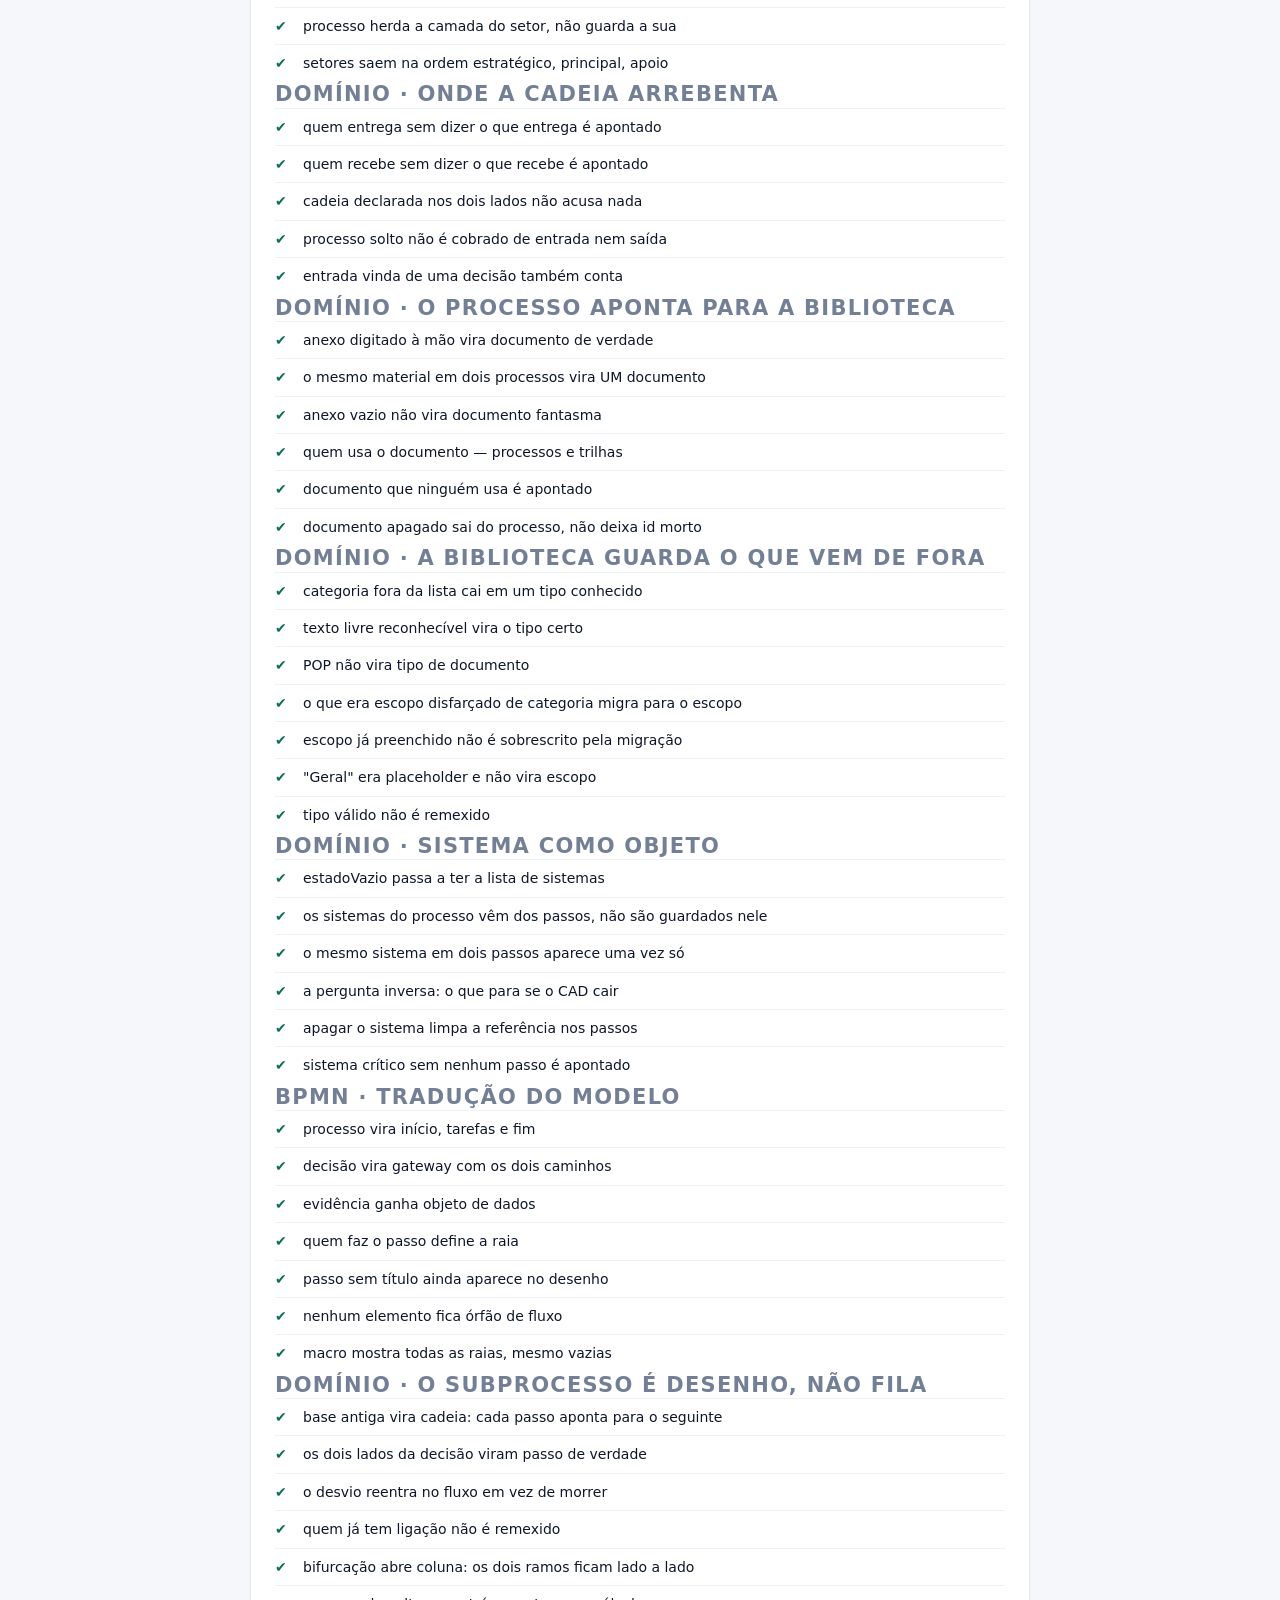
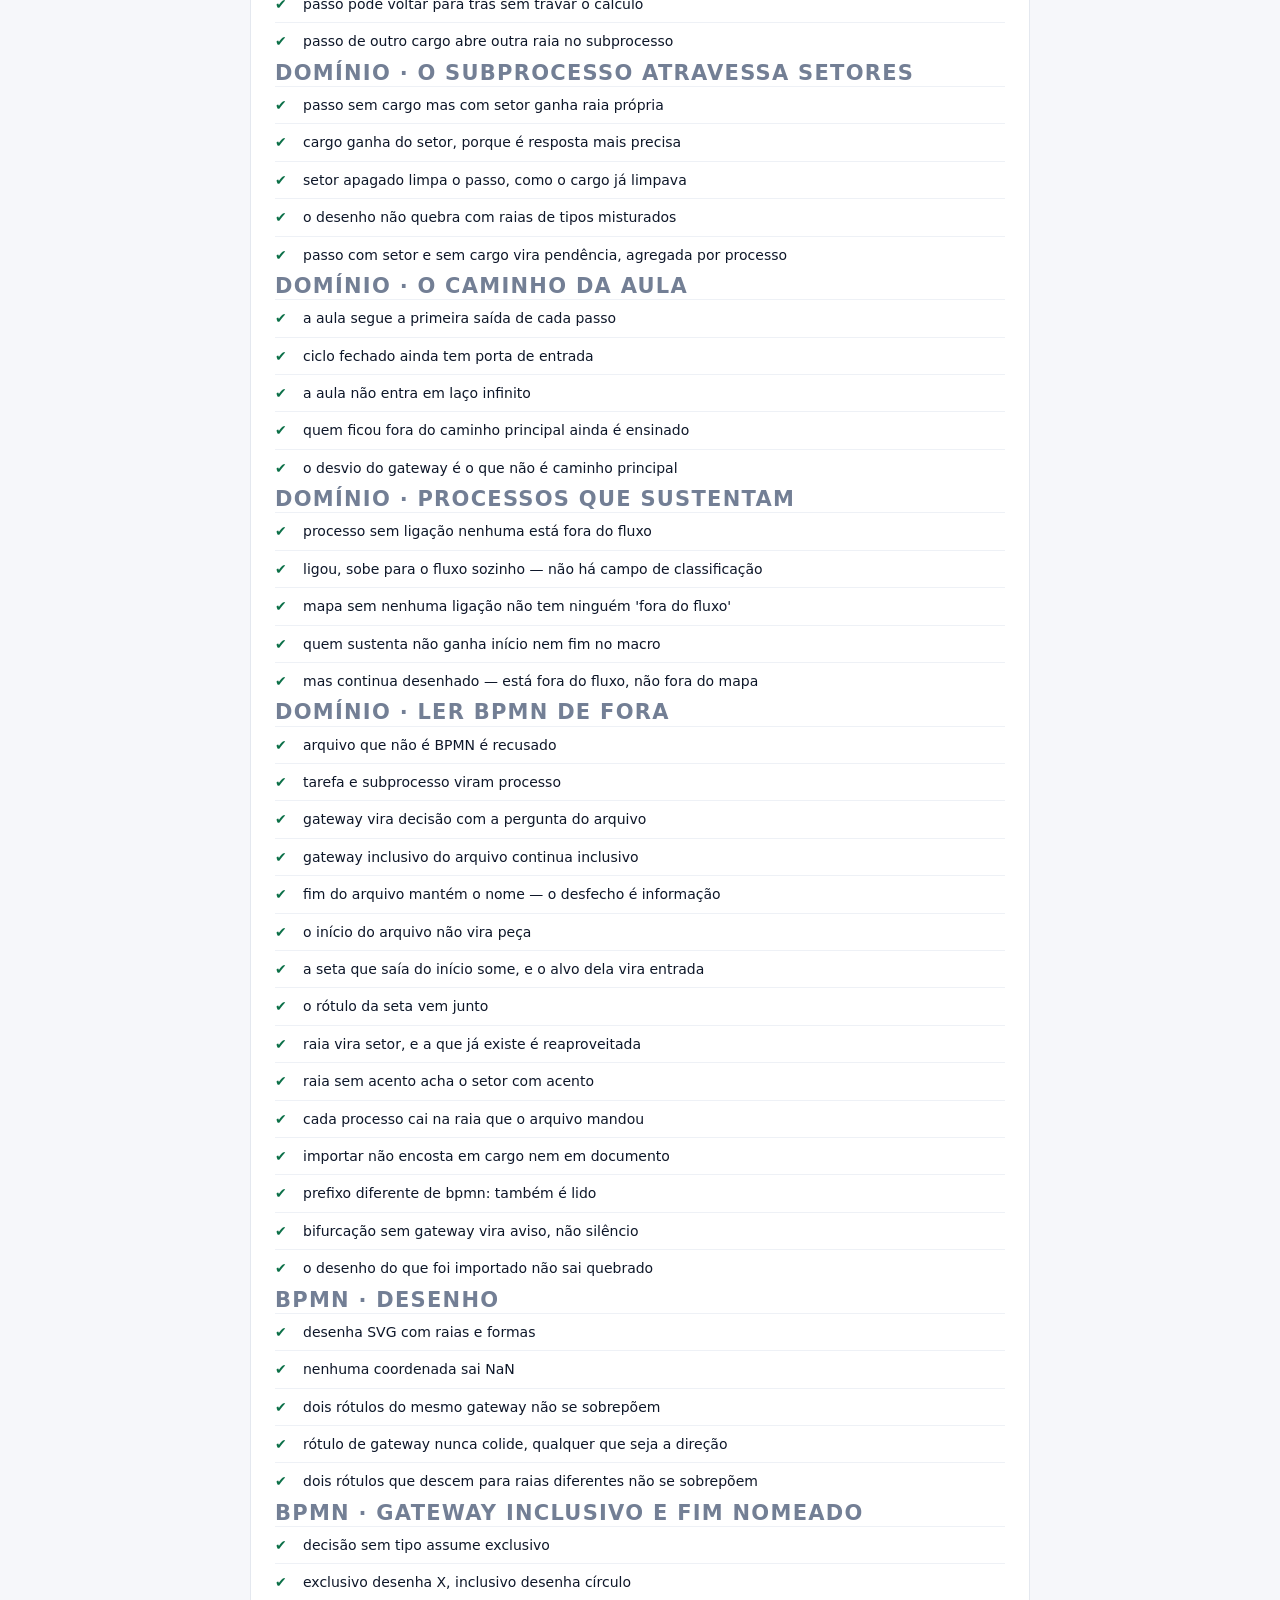
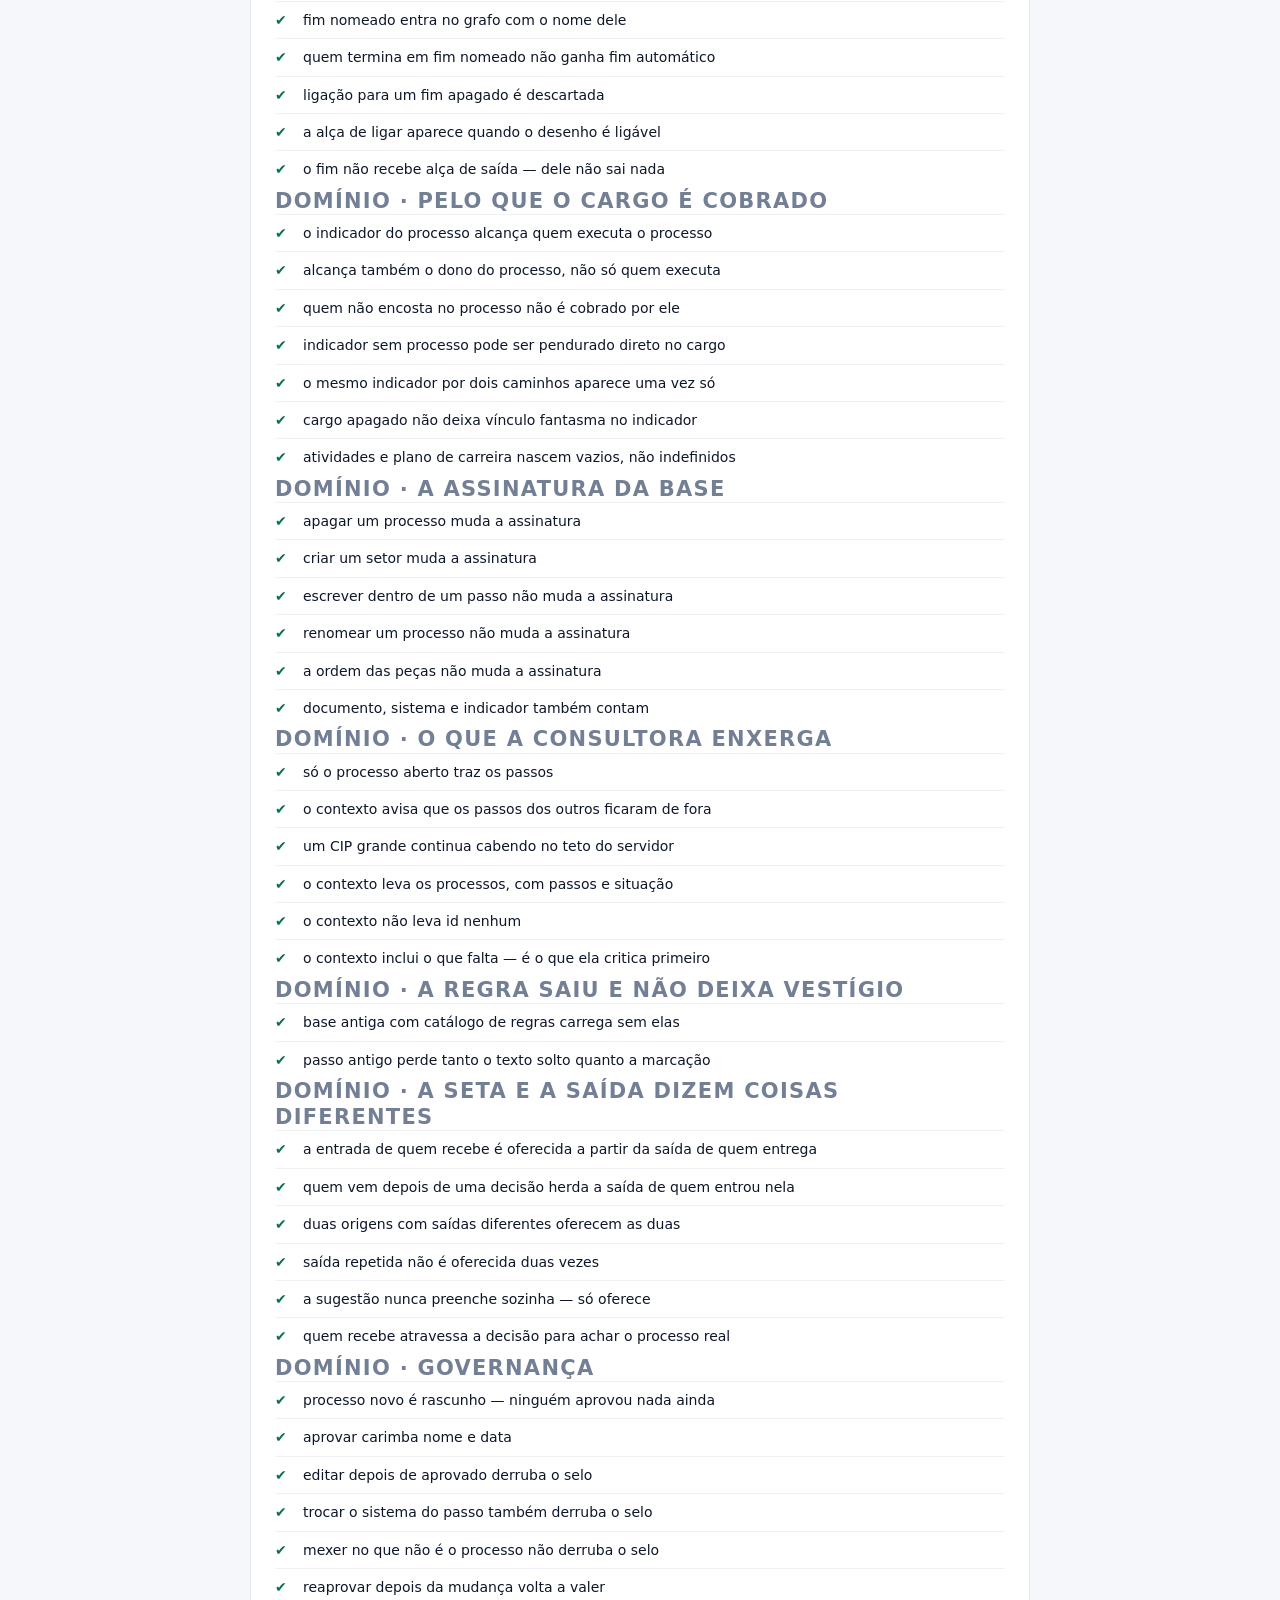
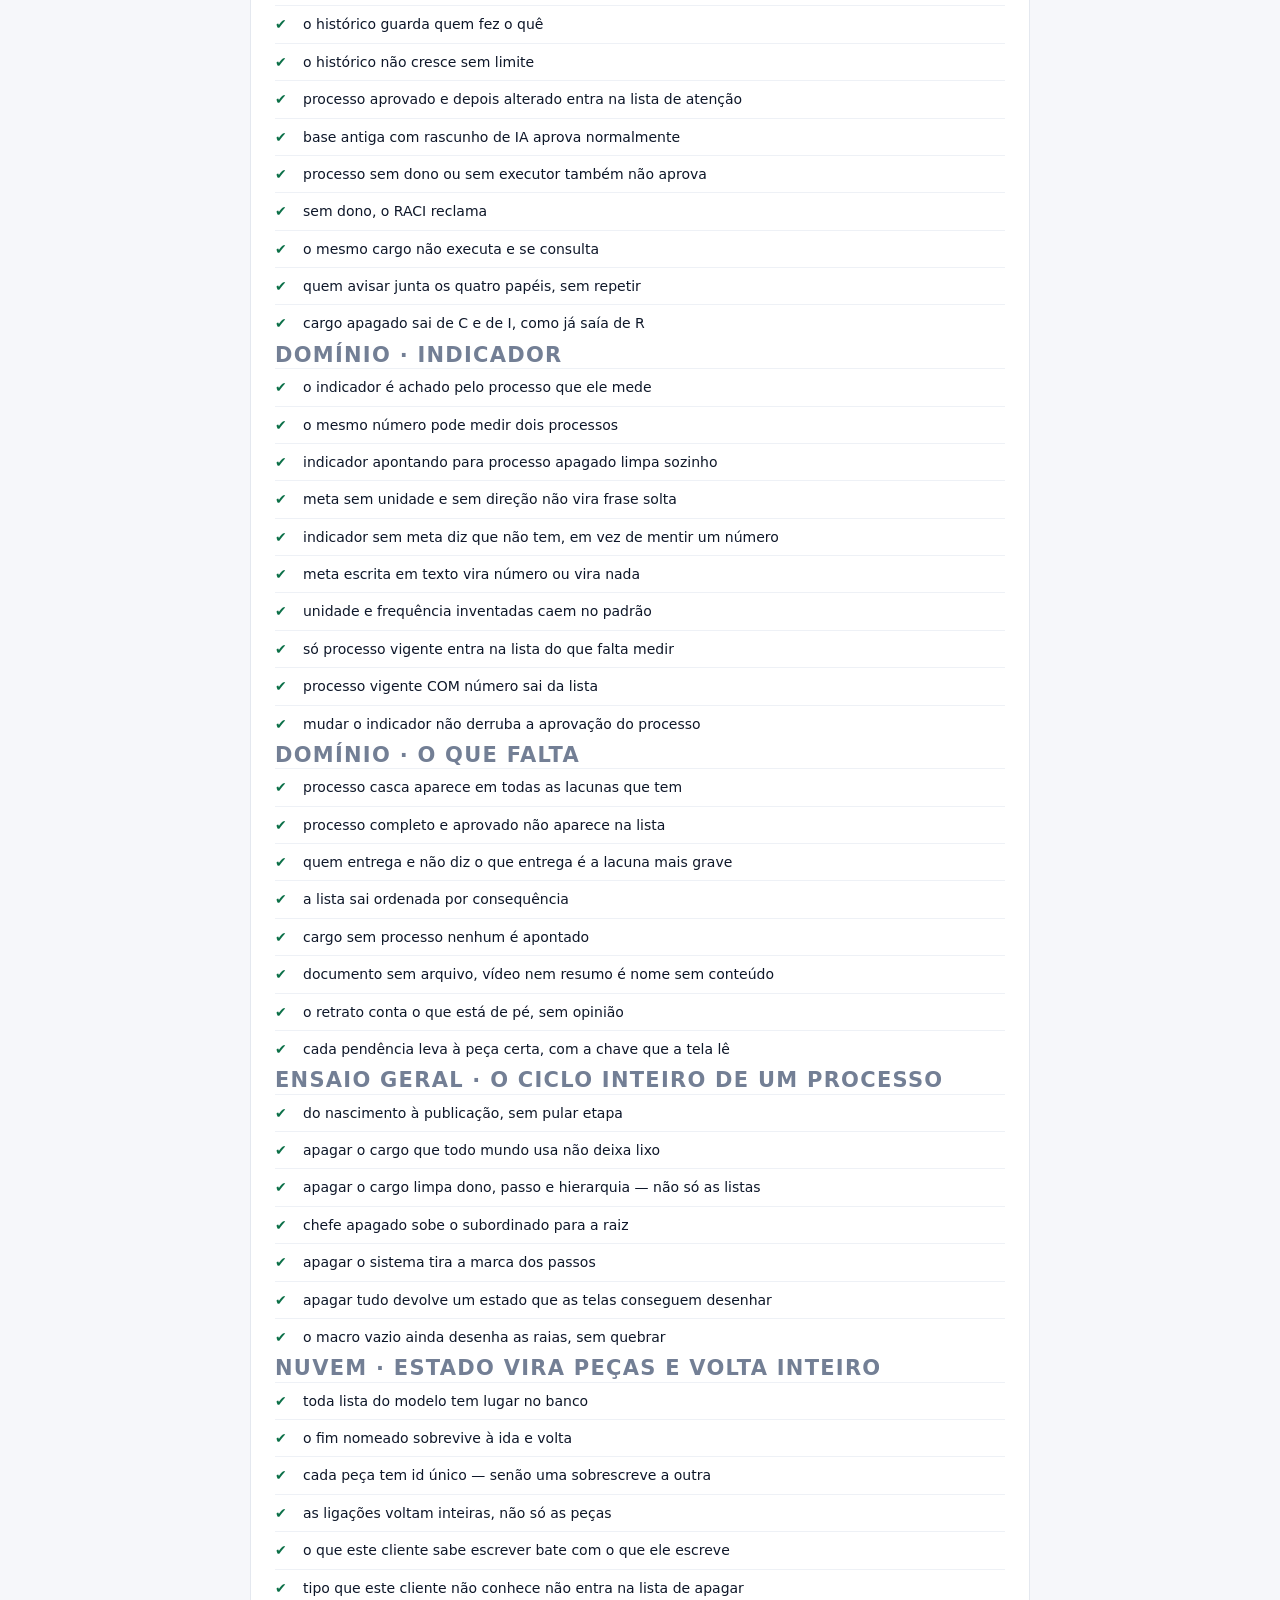
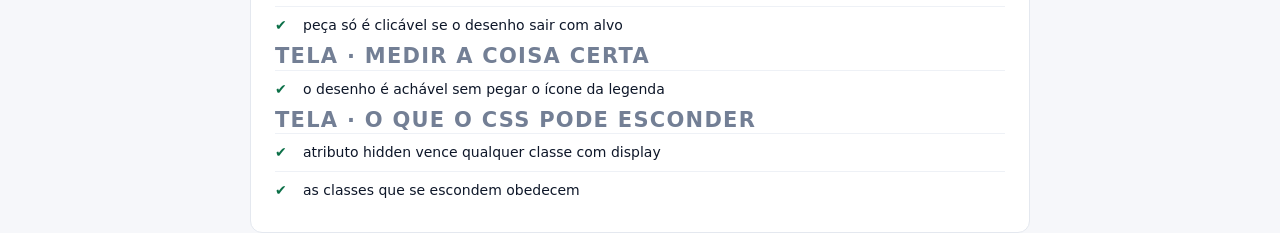
==== commit 138a2e86: "A conversa da IA sabe de que base ela é A consultora relê o histórico inteiro a cada pergunta. Quand" ====
--- a/testes.html
+++ b/testes.html
@@ -1121,6 +1121,62 @@
         igual([c.atividades, c.planoDeCarreira], ["", ""]);
       });
 
+      grupo("Domínio · a assinatura da base");
+
+      /* A conversa com a consultora é relida inteira a cada pergunta. Quando a
+         base virou um exemplo mínimo, a IA continuou analisando os 19 processos
+         apagados — ela lia o próprio histórico. A assinatura é como a tela sabe
+         que a conversa envelheceu. */
+      teste("apagar um processo muda a assinatura", () => {
+        state = normalizar({ ...semente(), processos: [proc({ id: "a" }), proc({ id: "b" })] });
+        const antes = assinaturaDaBase();
+        state.processos = state.processos.filter((p) => p.id !== "b");
+        state = normalizar(state);
+        if (assinaturaDaBase() === antes) throw new Error("apagou processo e a assinatura ficou igual");
+      });
+
+      teste("criar um setor muda a assinatura", () => {
+        state = normalizar({ ...semente() });
+        const antes = assinaturaDaBase();
+        state.setores.push({ id: "s-novo", nome: "Novo", camada: "apoio" });
+        state = normalizar(state);
+        if (assinaturaDaBase() === antes) throw new Error("criou setor e a assinatura ficou igual");
+      });
+
+      /* O ponto mais importante: escrever NÃO envelhece a conversa. Se
+         envelhecesse, ninguém conseguiria conversar enquanto trabalha — cada
+         tecla derrubaria o histórico. */
+      teste("escrever dentro de um passo não muda a assinatura", () => {
+        state = normalizar({ ...semente(), processos: [proc({ id: "a", passos: [passo({ id: "1" })] })] });
+        const antes = assinaturaDaBase();
+        state.processos[0].passos[0].comoFazer = "um texto novo e comprido";
+        state.processos[0].passos[0].armadilha = "outro";
+        state.processos[0].porque = "mudei o porquê também";
+        if (assinaturaDaBase() !== antes) throw new Error("escrever texto envelheceu a conversa");
+      });
+
+      teste("renomear um processo não muda a assinatura", () => {
+        state = normalizar({ ...semente(), processos: [proc({ id: "a", nome: "Orçamento" })] });
+        const antes = assinaturaDaBase();
+        state.processos[0].nome = "Cotação";
+        if (assinaturaDaBase() !== antes) throw new Error("renomear envelheceu a conversa");
+      });
+
+      teste("a ordem das peças não muda a assinatura", () => {
+        state = normalizar({ ...semente(), processos: [proc({ id: "a" }), proc({ id: "b" })] });
+        const antes = assinaturaDaBase();
+        state.processos.reverse();
+        if (assinaturaDaBase() !== antes) throw new Error("reordenar envelheceu a conversa");
+      });
+
+      teste("documento, sistema e indicador também contam", () => {
+        state = normalizar({ ...semente() });
+        const antes = assinaturaDaBase();
+        state.documentos.push({ id: "d1", titulo: "X", categoria: "outro", escopo: "", resumo: "", url: "", videoUrl: "" });
+        state = normalizar(state);
+        if (assinaturaDaBase() === antes) throw new Error("documento novo não contou");
+      });
+
       grupo("Domínio · o que a consultora enxerga");
 
       /* A IA deixou de preencher campo e passou a opinar. Para opinar sobre um
